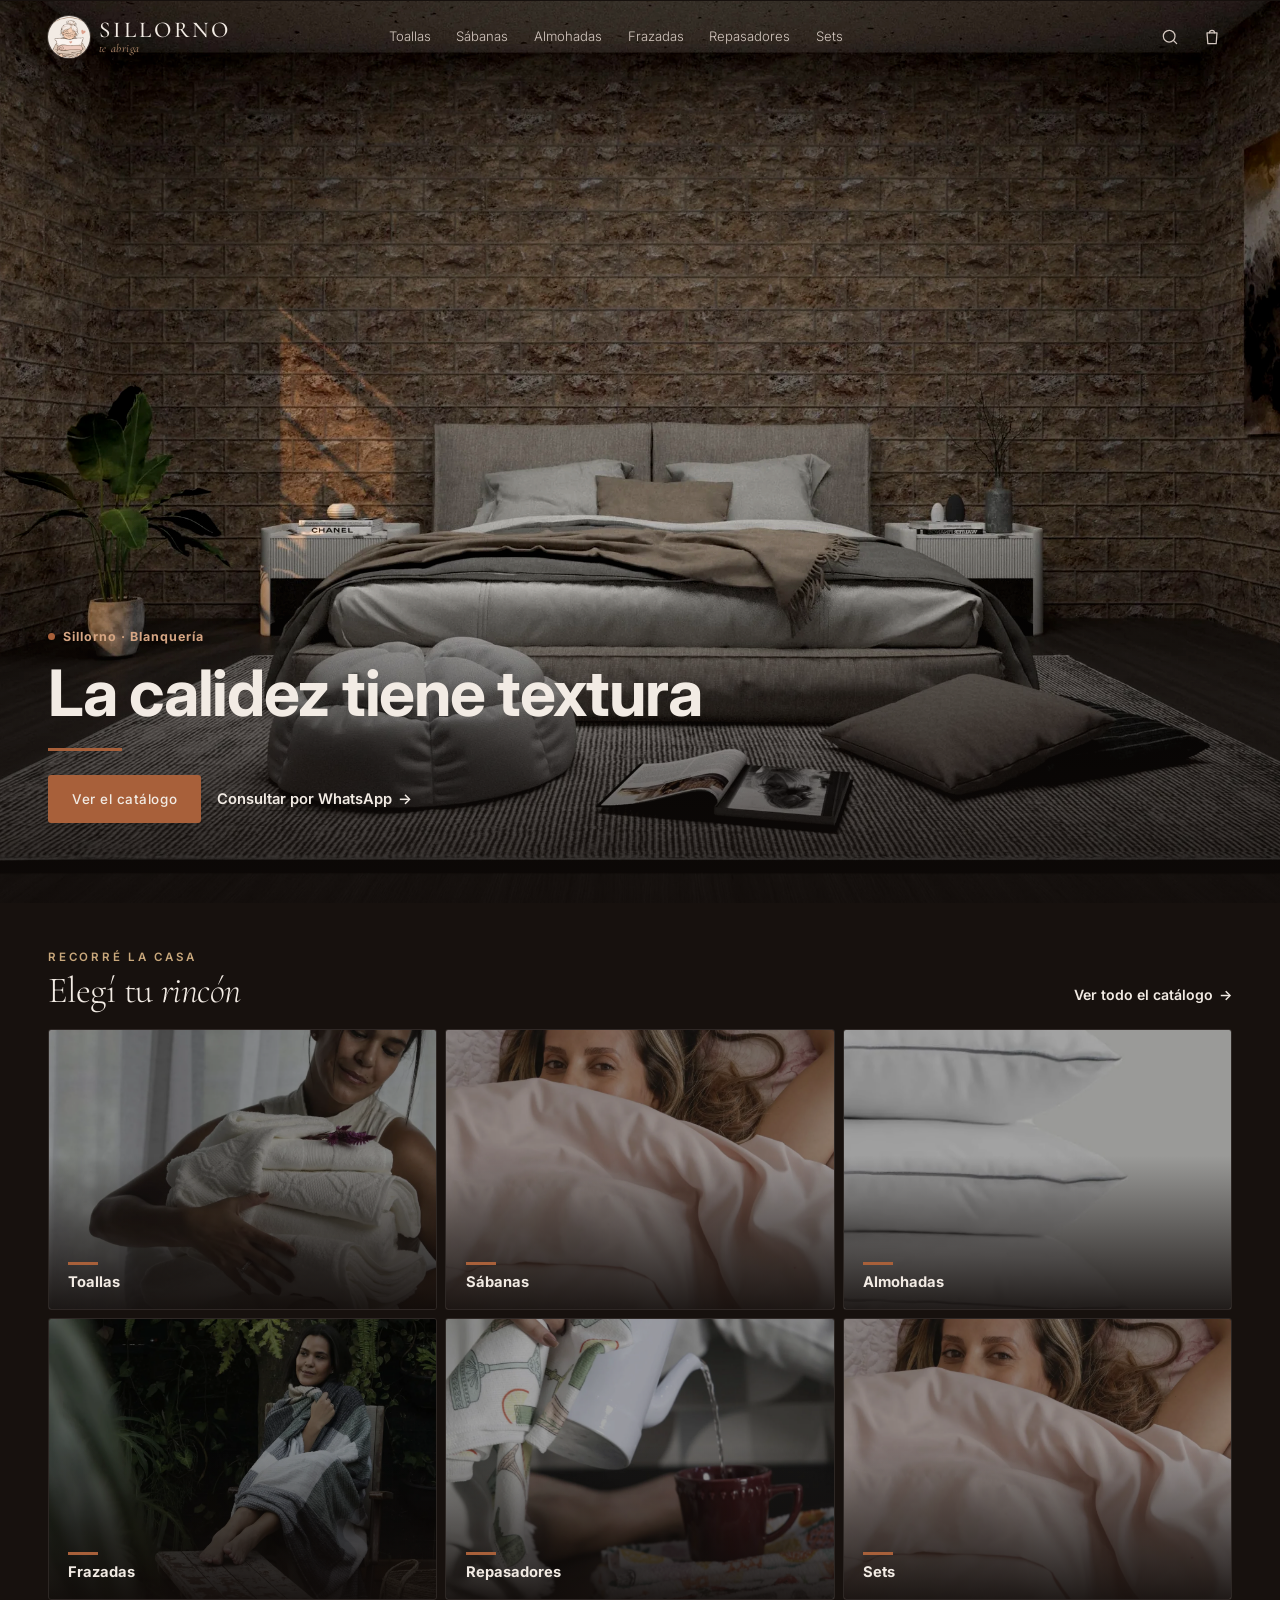
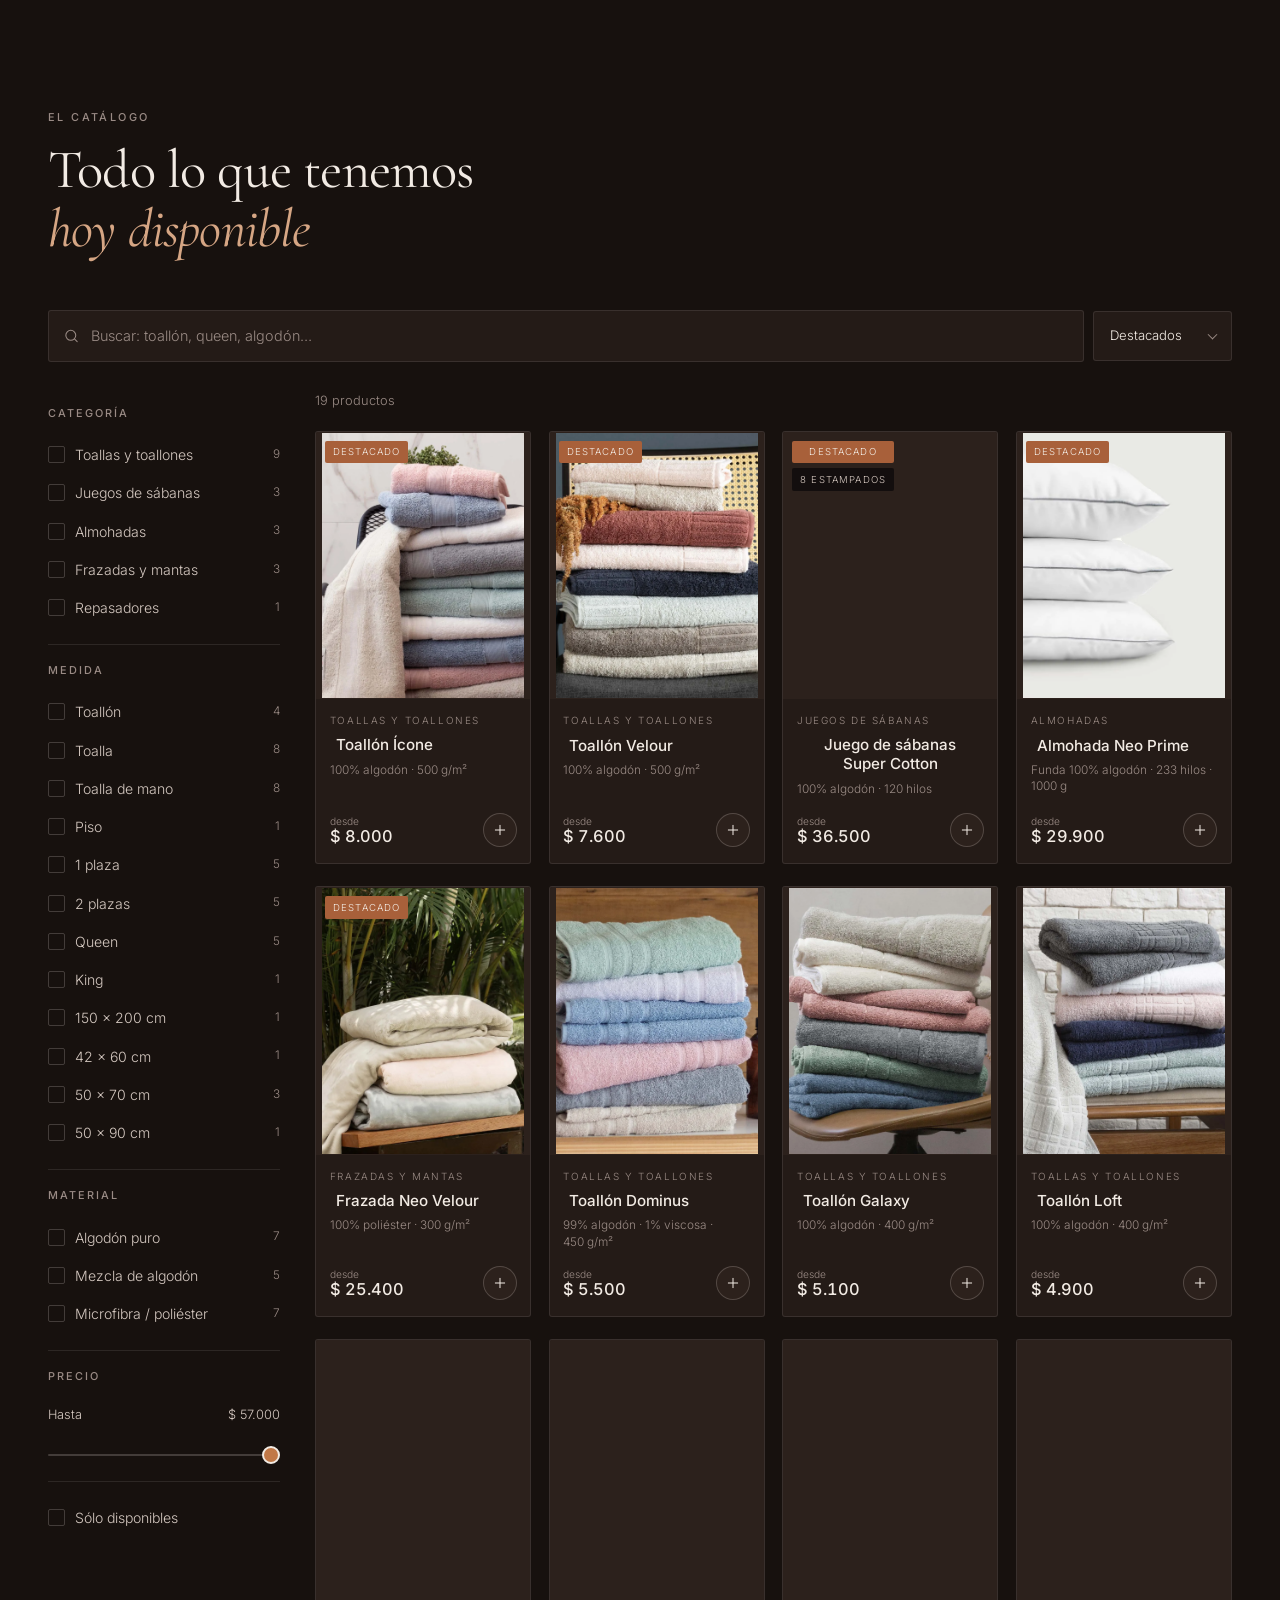
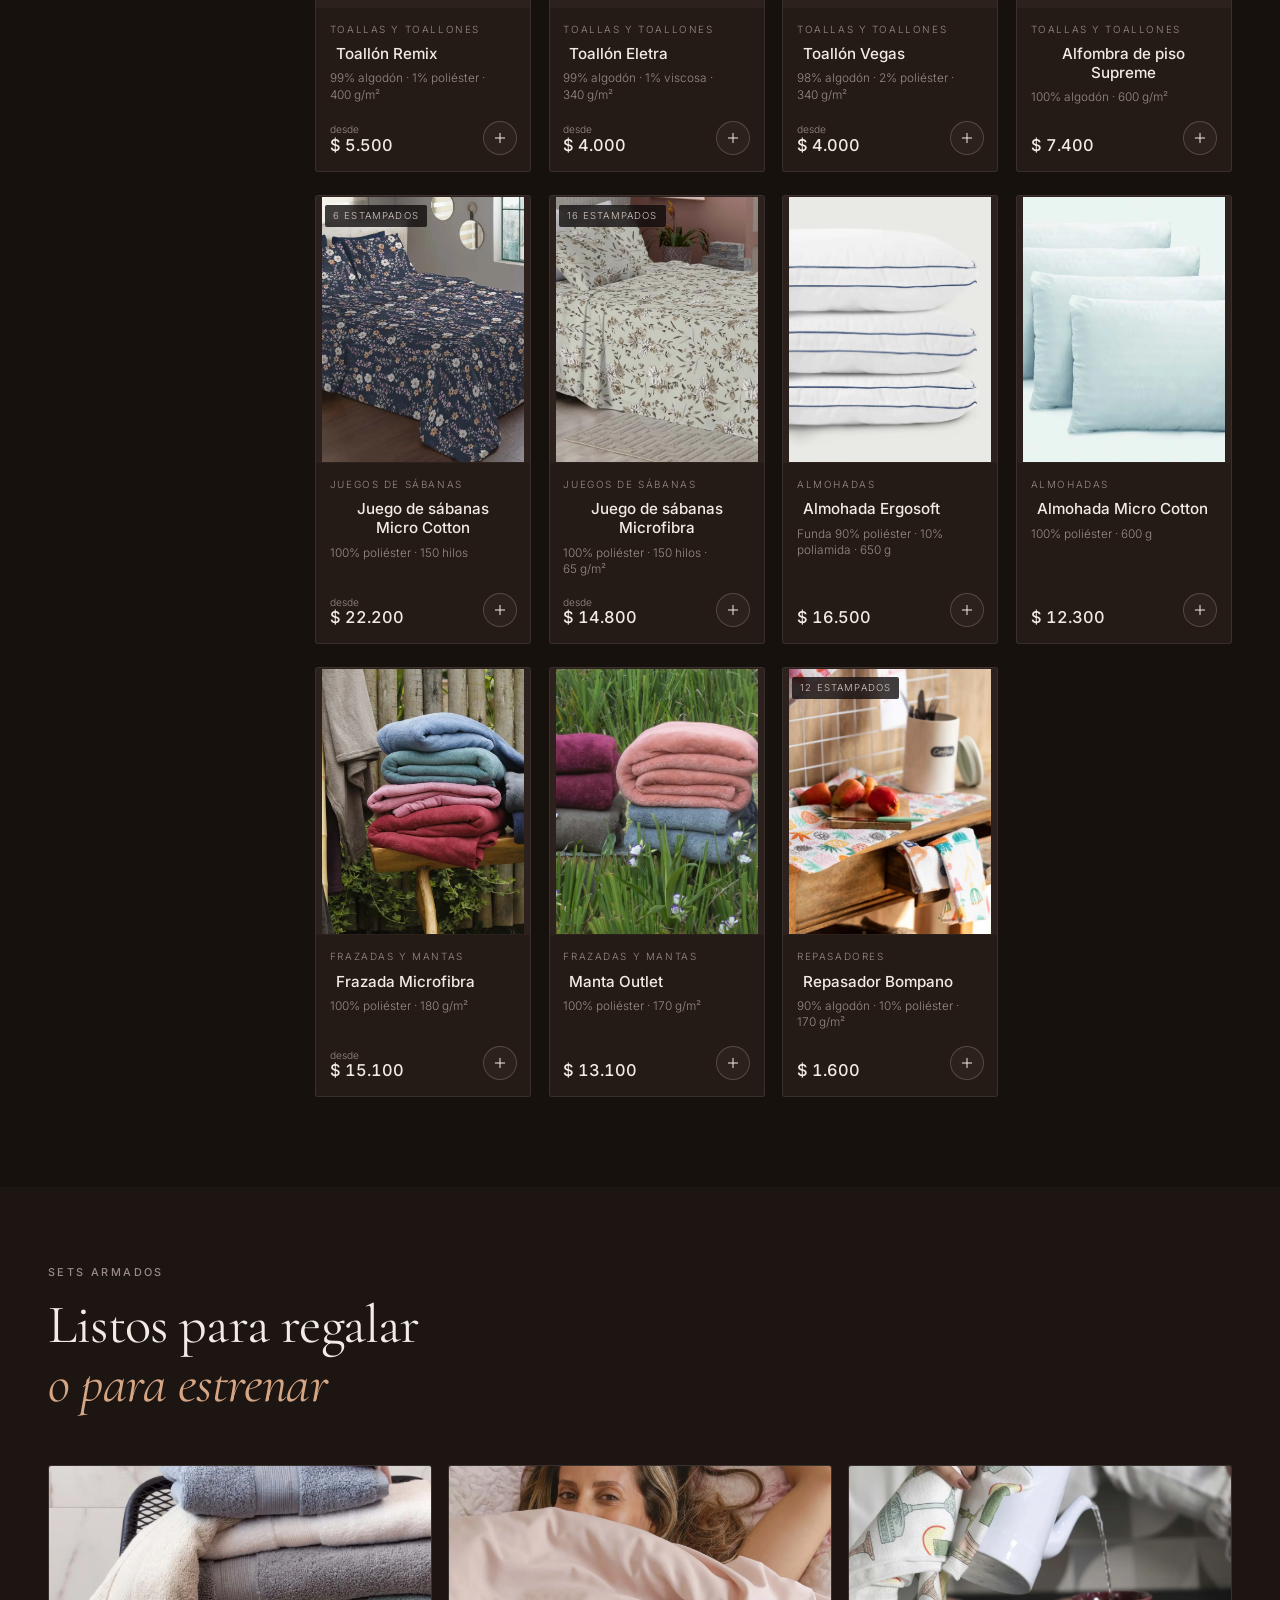
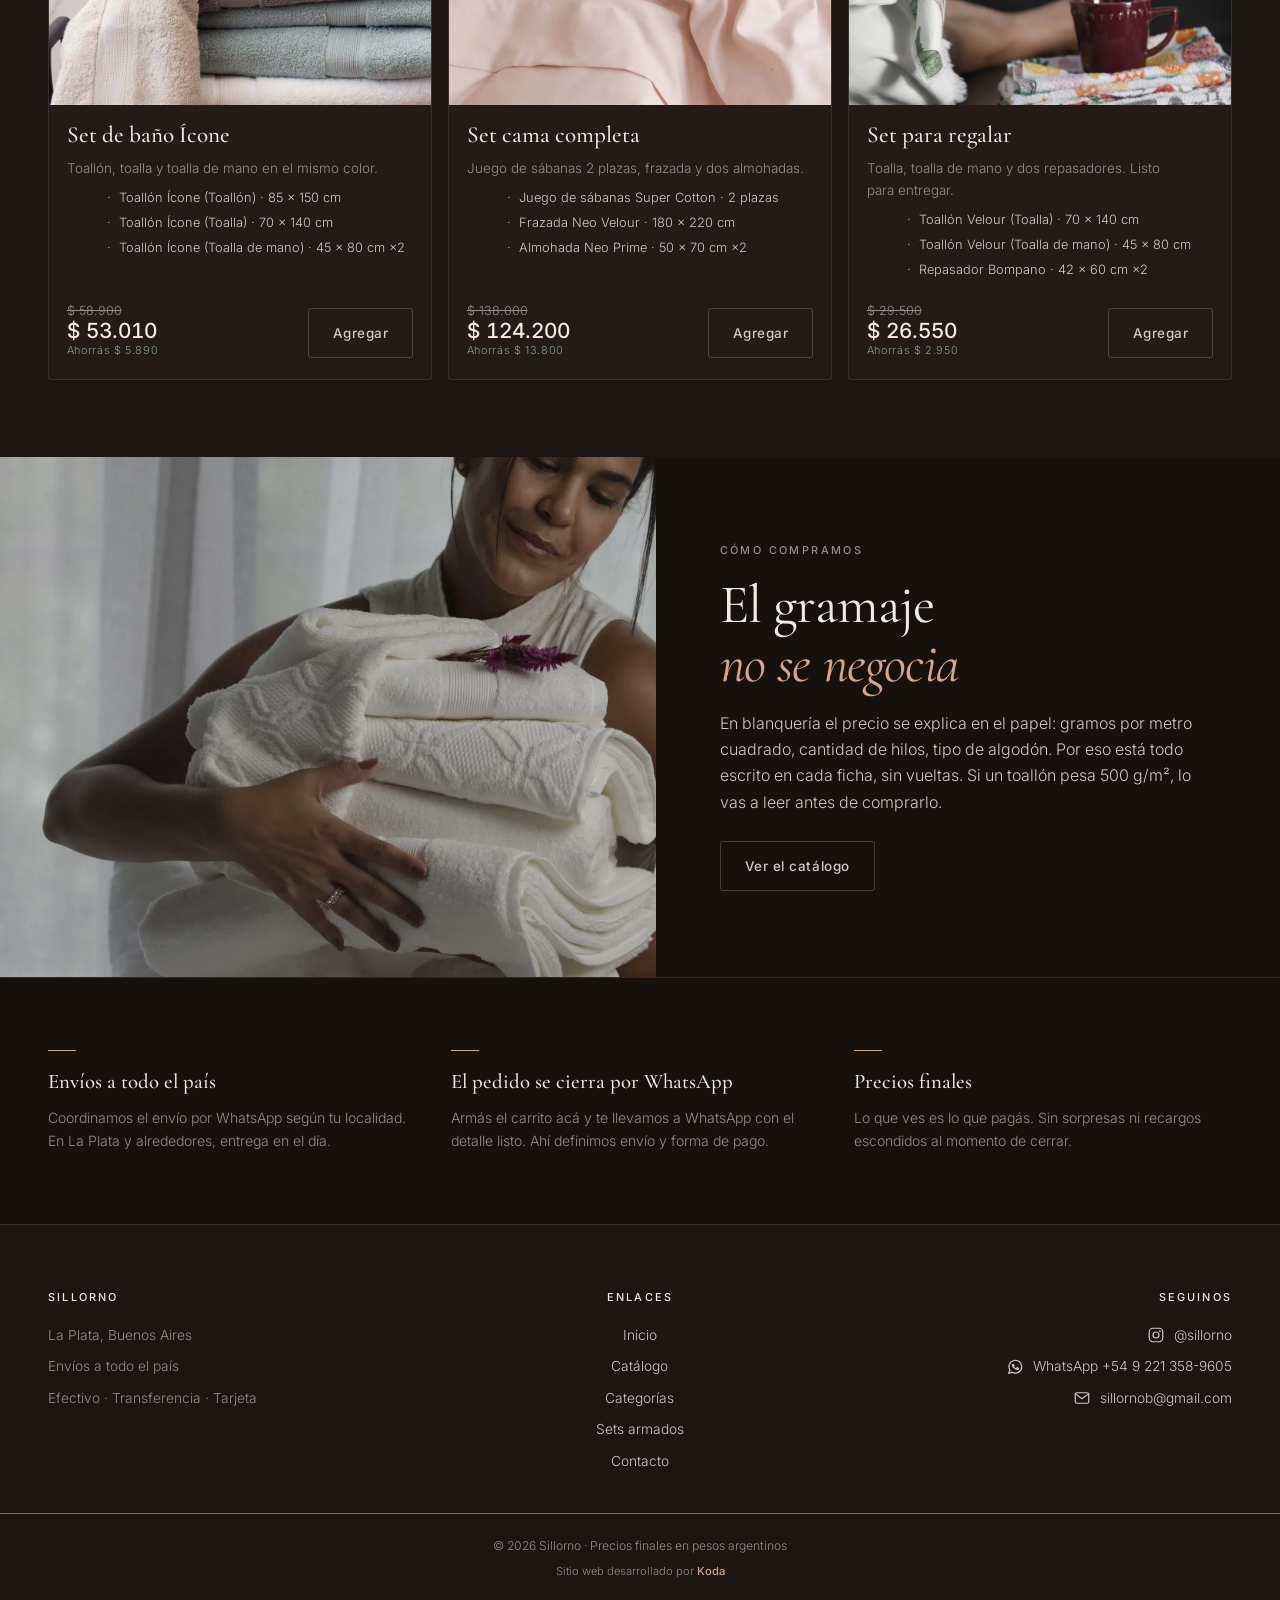
==== index.html @ 1c580665 "Ficha en celular: la barra de acciones tapaba las medidas Del video: la barra de "Agregar al pedido"" ====
<!DOCTYPE html>
<html lang="es-AR">
<head>
<meta charset="utf-8">
<meta name="viewport" content="width=device-width, initial-scale=1, viewport-fit=cover">
<title>Sillorno — Blanquería premium · Toallas, sábanas, almohadas y frazadas</title>
<meta name="description" content="Blanquería de calidad con envíos a todo el país. Toallas y toallones de algodón, juegos de sábanas, almohadas, frazadas y repasadores. Precios finales, pedido por WhatsApp.">
<meta name="theme-color" content="#0D0A0B">

<meta property="og:type" content="website">
<meta property="og:title" content="Sillorno — Blanquería premium">
<meta property="og:description" content="Toallas, sábanas, almohadas y frazadas. Envíos a todo el país, pedido por WhatsApp.">
<meta property="og:image" content="assets/img/hero-invierno.webp">
<meta property="og:locale" content="es_AR">

<link rel="icon" href="assets/favicon.svg" type="image/svg+xml">
<link rel="preconnect" href="https://fonts.googleapis.com">
<link rel="preconnect" href="https://fonts.gstatic.com" crossorigin>
<link rel="stylesheet" href="https://fonts.googleapis.com/css2?family=Cormorant+Garamond:ital,wght@0,300;0,400;0,500;0,600;1,300;1,400&family=Inter:wght@300;400;500;600;700;800&display=swap">
<link rel="preload" as="image" href="assets/img/hero-mobile.webp?v=2" media="(max-width: 719px)" fetchpriority="high">
<link rel="preload" as="image" href="assets/img/hero-desktop.webp?v=2" media="(min-width: 720px)" fetchpriority="high">
<link rel="stylesheet" href="styles.css?v=20260813a">
</head>
<body>

<a class="skip-link" href="#catalogo">Ir al catálogo</a>

<!-- ==========================================================  HEADER  -->
<header class="header" data-header>
  <div class="header-inner">
    <button class="icon-btn header-burger" type="button" data-open-nav
            aria-label="Abrir menú de categorías" aria-expanded="false">
      <svg viewBox="0 0 24 24" aria-hidden="true"><path d="M3 6h18M3 12h18M3 18h18"/></svg>
    </button>

    <a class="brand" href="#top" aria-label="Sillorno, inicio">
      <span class="brand-mark">
        <img src="assets/img/logo-mark.webp" alt="" width="512" height="512" decoding="async">
      </span>
      <span class="brand-txt">
        <span class="brand-word">Sillorno</span>
        <span class="brand-sub">te abriga</span>
      </span>
    </a>

    <nav class="header-nav" aria-label="Categorías">
      <a href="#catalogo" data-cat-link="toallas">Toallas</a>
      <a href="#catalogo" data-cat-link="sabanas">Sábanas</a>
      <a href="#catalogo" data-cat-link="almohadas">Almohadas</a>
      <a href="#catalogo" data-cat-link="frazadas">Frazadas</a>
      <a href="#catalogo" data-cat-link="repasadores">Repasadores</a>
      <a href="#combos">Sets</a>
    </nav>

    <div class="header-actions">
      <button class="icon-btn" type="button" data-focus-search aria-label="Buscar productos">
        <svg viewBox="0 0 24 24" aria-hidden="true"><circle cx="11" cy="11" r="7"/><path d="M20 20l-3.5-3.5"/></svg>
      </button>
      <button class="icon-btn cart-btn" type="button" data-open-cart aria-label="Ver mi pedido">
        <svg viewBox="0 0 24 24" aria-hidden="true"><path d="M6 7h12l-1 13H7L6 7z"/><path d="M9 7a3 3 0 0 1 6 0"/></svg>
        <span class="cart-badge" data-cart-count hidden>0</span>
      </button>
    </div>
  </div>
</header>

<!-- Menú de categorías en celular -->
<div class="navsheet" data-navsheet hidden>
  <nav aria-label="Categorías">
    <a href="#catalogo" data-cat-link="toallas">Toallas y toallones</a>
    <a href="#catalogo" data-cat-link="sabanas">Juegos de sábanas</a>
    <a href="#catalogo" data-cat-link="almohadas">Almohadas</a>
    <a href="#catalogo" data-cat-link="frazadas">Frazadas y mantas</a>
    <a href="#catalogo" data-cat-link="repasadores">Repasadores</a>
    <a href="#combos">Sets armados</a>
  </nav>
</div>

<main id="top">

  <!-- ==========================================================  HERO  -->
  <section class="hero">
    <div class="hero-media">
      <picture>
        <!-- Desktop: dormitorio de piedra con textiles grises (horizontal) -->
        <source media="(min-width: 720px)" srcset="assets/img/hero-desktop.webp?v=2">
        <!-- Celular: dormitorio de piedra con textiles grises (vertical) -->
        <img src="assets/img/hero-mobile.webp?v=2" alt="Dormitorio cálido vestido con blanquería de Sillorno" fetchpriority="high" decoding="async">
      </picture>
    </div>
    <div class="hero-veil" aria-hidden="true"></div>
    <div class="hero-inner">
      <p class="hero-kicker hero-el"><i class="hero-dot" aria-hidden="true"></i>Sillorno · Blanquería</p>
      <h1 class="hero-title hero-el">La calidez tiene textura</h1>
      <span class="hero-rule hero-el" aria-hidden="true"></span>
      <div class="hero-cta hero-el">
        <a class="btn btn-primary" href="#categorias">Ver el catálogo</a>
        <a class="hero-link" href="#" data-wa-general>Consultar por WhatsApp <span aria-hidden="true">→</span></a>
      </div>
    </div>
  </section>

  <!-- =====================================================  CATEGORÍAS  -->
  <section class="cats" id="categorias" aria-labelledby="cats-t">
    <div class="cats-head">
      <div class="cats-head-txt">
        <p class="overline">Recorré la casa</p>
        <h2 class="sec-title" id="cats-t">Elegí tu <em>rincón</em></h2>
      </div>
      <a class="cats-head-link" href="#catalogo" data-cat-all>Ver todo el catálogo <span aria-hidden="true">→</span></a>
    </div>
    <div class="cats-list" data-cats></div>
  </section>

  <!-- =======================================================  CATÁLOGO  -->
  <section class="catalogo" id="catalogo" aria-labelledby="cat-t">
    <div class="wrap">
      <header class="sec-head reveal">
        <p class="kicker">El catálogo</p>
        <h2 class="sec-title" id="cat-t">Todo lo que tenemos<br><em>hoy disponible</em></h2>
      </header>

      <!-- Barra de herramientas: buscar / ordenar / filtrar -->
      <div class="toolbar">
        <div class="search">
          <svg viewBox="0 0 24 24" aria-hidden="true"><circle cx="11" cy="11" r="7"/><path d="M20 20l-3.5-3.5"/></svg>
          <input type="search" id="q" data-search placeholder="Buscar: toallón, queen, algodón…"
                 autocomplete="off" aria-label="Buscar productos">
          <button type="button" class="search-clear" data-search-clear aria-label="Borrar búsqueda" hidden>&times;</button>
        </div>

        <button class="btn btn-line filters-btn" type="button" data-open-filters aria-expanded="false">
          <svg viewBox="0 0 24 24" aria-hidden="true"><path d="M3 6h18M6 12h12M10 18h4"/></svg>
          Filtros <span class="pill" data-filter-count hidden>0</span>
        </button>

        <label class="sortwrap">
          <span class="sr-only">Ordenar por</span>
          <select data-sort aria-label="Ordenar productos">
            <option value="destacados">Destacados</option>
            <option value="precio-asc">Menor precio</option>
            <option value="precio-desc">Mayor precio</option>
            <option value="nombre">Nombre A-Z</option>
          </select>
        </label>
      </div>

      <div class="catalogo-body">
        <!-- Filtros: barra lateral en desktop, hoja inferior en celular -->
        <aside class="filtros" data-filtros aria-label="Filtros">
          <div class="filtros-head">
            <h3>Filtros</h3>
            <button class="icon-btn" type="button" data-close-filters aria-label="Cerrar filtros">
              <svg viewBox="0 0 24 24" aria-hidden="true"><path d="M6 6l12 12M18 6L6 18"/></svg>
            </button>
          </div>
          <div class="filtros-body" data-filtros-body></div>
          <div class="filtros-foot">
            <button class="btn btn-line" type="button" data-clear-filters>Limpiar</button>
            <button class="btn btn-primary" type="button" data-apply-filters>Ver resultados</button>
          </div>
        </aside>

        <div class="resultados">
          <div class="resultados-head">
            <p class="count" data-count aria-live="polite"></p>
            <div class="chips" data-chips></div>
          </div>

          <div class="grid" data-grid></div>

          <div class="vacio" data-vacio hidden>
            <p class="vacio-title">No encontramos nada con esa búsqueda</p>
            <p>Probá con otra palabra o limpiá los filtros.</p>
            <button class="btn btn-line" type="button" data-clear-filters>Limpiar todo</button>
          </div>
        </div>
      </div>
    </div>
  </section>

  <!-- =========================================================  COMBOS  -->
  <section class="combos" id="combos" aria-labelledby="combos-t">
    <div class="wrap">
      <header class="sec-head reveal">
        <p class="kicker">Sets armados</p>
        <h2 class="sec-title" id="combos-t">Listos para regalar<br><em>o para estrenar</em></h2>
      </header>
      <div class="combos-row" data-combos></div>
    </div>
  </section>

  <!-- ===========================================  EDITORIAL / CONFIANZA -->
  <section class="editorial reveal">
    <div class="editorial-media">
      <img src="assets/img/lifestyle-bano.webp" alt="Toallones de algodón apilados" loading="lazy" decoding="async">
    </div>
    <div class="editorial-text">
      <p class="kicker">Cómo compramos</p>
      <h2 class="sec-title">El gramaje<br><em>no se negocia</em></h2>
      <p>
        En blanquería el precio se explica en el papel: gramos por metro
        cuadrado, cantidad de hilos, tipo de algodón. Por eso está todo escrito
        en cada ficha, sin vueltas. Si un toallón pesa 500 g/m², lo vas a leer
        antes de comprarlo.
      </p>
      <a class="btn btn-line" href="#catalogo">Ver el catálogo</a>
    </div>
  </section>

  <!-- ===========================================================  INFO  -->
  <section class="info" aria-labelledby="info-t">
    <div class="wrap">
      <h2 class="sr-only" id="info-t">Cómo comprar</h2>
      <div class="info-row" data-info></div>
    </div>
  </section>
</main>

<!-- ==========================================================  FOOTER  -->
<footer class="footer">
  <div class="wrap footer-inner">

    <div class="footer-col footer-col-marca">
      <h3>Sillorno</h3>
      <p>La Plata, Buenos Aires</p>
      <p>Envíos a todo el país</p>
      <p>Efectivo · Transferencia · Tarjeta</p>
    </div>

    <nav class="footer-col footer-col-medio" aria-label="Secciones del sitio">
      <h3>Enlaces</h3>
      <a href="#top">Inicio</a>
      <a href="#catalogo" data-cat-all>Catálogo</a>
      <a href="#categorias">Categorías</a>
      <a href="#combos">Sets armados</a>
      <a data-wa-general href="#">Contacto</a>
    </nav>

    <div class="footer-col footer-col-redes">
      <h3>Seguinos</h3>
      <a data-ig href="#" target="_blank" rel="noopener">
        <svg viewBox="0 0 24 24" aria-hidden="true">
          <rect x="3" y="3" width="18" height="18" rx="5"/>
          <circle cx="12" cy="12" r="4"/>
          <circle cx="17.2" cy="6.8" r="1.2" fill="currentColor" stroke="none"/>
        </svg>
        <span data-ig-visible>Instagram</span>
      </a>
      <a data-wa-general href="#">
        <svg viewBox="0 0 24 24" aria-hidden="true">
          <path d="M21 11.5a8.5 8.5 0 0 1-12.7 7.4L3.5 20.5l1.7-4.6A8.5 8.5 0 1 1 21 11.5z"/>
          <path d="M8.8 9.2c.3 2.6 2.4 4.7 5 5l1-1.4 1.9.8-.4 1.6c-2.9.5-6.8-2.6-7.9-6l1.6-.5.8 1.9-1 .6"/>
        </svg>
        <span>WhatsApp <span data-wa-visible></span></span>
      </a>
      <a data-mail href="#">
        <svg viewBox="0 0 24 24" aria-hidden="true">
          <rect x="3" y="5" width="18" height="14" rx="2"/>
          <path d="M3.5 6.5 12 13l8.5-6.5"/>
        </svg>
        <span data-mail-visible>Mail</span>
      </a>
    </div>

  </div>

  <div class="wrap footer-legal">
    <p>© <span data-year></span> Sillorno · Precios finales en pesos argentinos</p>
    <a class="footer-koda" href="https://kodagit.com" target="_blank" rel="noopener">
      Sitio web desarrollado por <span>Koda</span>
    </a>
  </div>
</footer>

<!-- ===============================================  FICHA DE PRODUCTO  -->
<dialog class="sheet" data-product-dialog aria-label="Detalle del producto">
  <div class="sheet-panel" data-product-panel></div>
</dialog>

<!-- =====================================================  CARRITO  -->
<dialog class="drawer" data-cart-dialog aria-label="Mi pedido">
  <div class="drawer-panel">
    <header class="drawer-head">
      <h2>Mi pedido</h2>
      <button class="icon-btn" type="button" data-close-cart aria-label="Cerrar el pedido">
        <svg viewBox="0 0 24 24" aria-hidden="true"><path d="M6 6l12 12M18 6L6 18"/></svg>
      </button>
    </header>
    <div class="drawer-body" data-cart-body></div>
    <footer class="drawer-foot" data-cart-foot hidden>
      <div class="drawer-total">
        <span>Total</span>
        <strong data-cart-total></strong>
      </div>
      <p class="drawer-note">El envío se coordina por WhatsApp según tu zona.</p>
      <button class="btn btn-primary btn-wa" type="button" data-checkout>
        <svg viewBox="0 0 24 24" aria-hidden="true" class="ico-wa"><path d="M12 2a10 10 0 0 0-8.6 15L2 22l5.2-1.4A10 10 0 1 0 12 2z"/></svg>
        Enviar pedido por WhatsApp
      </button>
    </footer>
  </div>
</dialog>

<div class="toast" data-toast role="status" aria-live="polite" hidden></div>

<noscript>
  <div class="noscript">
    Para ver el catálogo y armar tu pedido necesitás activar JavaScript.
    Si preferís, escribinos directo por WhatsApp al +54 9 221 358-9605.
  </div>
</noscript>

<script defer src="lib/anime.min.js"></script>
<script defer src="lib/manifest.js?v=20260809f"></script>
<script defer src="lib/supabase-config.js?v=20260809f"></script>
<script defer src="lib/data.js?v=20260809f"></script>
<script defer src="main.js?v=20260809k"></script>
</body>
</html>
---- styles.css ----
/* =============================================================================
   SILLORNO — hoja de estilos única
   1 Tokens · 2 Reset · 3 Utilidades · 4 Tipografía · 5 Componentes
   6 Header · 7 Hero · 8 Categorías · 9 Catálogo · 10 Ficha · 11 Carrito
   12 Combos · 13 Editorial e info · 14 Footer · 15 Animaciones · 16 Responsive
   ========================================================================== */

/* ============================================================  1. TOKENS  */
:root {
  /* Fondo: negro cálido con matiz vino. Nunca #000 puro. */
  --bg:        #17110E;
  --bg-2:      #1C1512;
  --bg-3:      #241B17;
  --bg-4:      #2C211C;

  /* Texto: crema, nunca blanco puro sobre oscuro */
  --cream:     #F2EBE4;
  --cream-2:   #D4C8C0;
  --cream-3:   #9A8B85;

  /* Acento: terracota, el mismo tono que la foto del hero */
  --wine-deep: #4A2A18;
  --wine:      #A8603A;
  --wine-lift: #C17847;
  --wine-soft: #D6A684;

  --gold:      #C9A87C;
  --ok:        #7FA37F;
  --warn:      #C9A15B;

  /* Alias del acento del hero — mismo color que --wine, se usan por separado
     porque nacieron en el mockup del hero antes de unificar la paleta. */
  --rust:      var(--wine);
  --rust-soft: var(--wine-soft);

  --line:      rgba(242, 235, 228, .10);
  --line-2:    rgba(242, 235, 228, .20);

  --serif: "Cormorant Garamond", Georgia, "Times New Roman", serif;
  --sans:  "Inter", -apple-system, BlinkMacSystemFont, "Segoe UI", Roboto, sans-serif;

  --ease-out:  cubic-bezier(0.16, 1, 0.3, 1);
  --ease-soft: cubic-bezier(0.25, 0.46, 0.45, 0.94);

  --wrap: 1320px;
  --pad: clamp(1.15rem, 4vw, 3rem);
  --header-h: 62px;
  --radius: 3px;

  /* Le avisa al navegador que el sitio es oscuro: así las barras de scroll,
     los desplegables nativos y los diálogos usan sus colores oscuros. */
  color-scheme: dark;
}

/* =============================================================  2. RESET  */
*, *::before, *::after { box-sizing: border-box; margin: 0; }

html {
  overflow-x: clip;
  scroll-behavior: smooth;
  -webkit-text-size-adjust: 100%;
}
@media (prefers-reduced-motion: reduce) { html { scroll-behavior: auto; } }

body {
  background: var(--bg);
  color: var(--cream);
  font-family: var(--sans);
  font-size: 16px;
  font-weight: 300;
  line-height: 1.65;
  overflow-x: clip;
  -webkit-font-smoothing: antialiased;
  text-rendering: optimizeLegibility;
}

img, svg, video { display: block; max-width: 100%; }
img { height: auto; }

/* El atributo hidden tiene que ganarle a cualquier display que pongamos abajo */
[hidden] { display: none !important; }
button { font: inherit; color: inherit; cursor: pointer; border: 0; background: none; }
a { color: inherit; text-decoration: none; }
input, select, textarea { font: inherit; color: inherit; }
p { text-wrap: pretty; }

svg { fill: none; stroke: currentColor; stroke-width: 1.5; stroke-linecap: round; stroke-linejoin: round; }

::selection { background: var(--wine); color: var(--cream); }

:focus-visible {
  outline: 2px solid var(--wine-soft);
  outline-offset: 3px;
  border-radius: 2px;
}

/* =========================================================  3. UTILIDADES */
.wrap { width: 100%; max-width: var(--wrap); margin-inline: auto; padding-inline: var(--pad); }

.sr-only {
  position: absolute; width: 1px; height: 1px; padding: 0;
  margin: -1px; overflow: hidden; clip: rect(0 0 0 0); white-space: nowrap; border: 0;
}

.skip-link {
  position: fixed; top: -100px; left: 1rem; z-index: 999;
  padding: .7rem 1.1rem; background: var(--cream); color: var(--bg);
  font-weight: 500; border-radius: var(--radius);
}
.skip-link:focus { top: 1rem; }

.noscript {
  padding: 1.5rem; margin: 1rem; text-align: center;
  border: 1px solid var(--line-2); background: var(--bg-3);
}

/* ========================================================  4. TIPOGRAFÍA  */
.kicker {
  font-size: .68rem; font-weight: 500; letter-spacing: .22em;
  text-transform: uppercase; color: var(--cream-3);
}

.sec-head { margin-bottom: clamp(2rem, 4vw, 3.2rem); }
.sec-head .kicker { margin-bottom: .9rem; }

.sec-title {
  font-family: var(--serif);
  font-weight: 400;
  font-size: clamp(2rem, 4.6vw, 3.4rem);
  line-height: 1.08;
  letter-spacing: -0.015em;
  text-wrap: balance;
}
.sec-title em { font-style: italic; color: var(--wine-soft); }

/* ======================================================  5. COMPONENTES  */
.btn {
  display: inline-flex; align-items: center; justify-content: center; gap: .55rem;
  padding: .82rem 1.5rem;
  font-size: .84rem; font-weight: 500; letter-spacing: .04em;
  border-radius: var(--radius);
  transition: background .35s var(--ease-out), color .35s var(--ease-out),
              border-color .35s var(--ease-out), transform .35s var(--ease-out);
  text-align: center;
}
.btn:active { transform: scale(.985); }

.btn-primary { background: var(--wine); color: var(--cream); }
.btn-primary:hover { background: var(--wine-lift); }

.btn-ghost { border: 1px solid var(--line-2); color: var(--cream); backdrop-filter: blur(6px); }
.btn-ghost:hover { background: rgba(242, 235, 228, .09); border-color: var(--cream-3); }

.btn-line { border: 1px solid var(--line-2); color: var(--cream-2); }
.btn-line:hover { border-color: var(--cream-3); color: var(--cream); background: var(--bg-4); }

.btn:disabled { opacity: .4; cursor: not-allowed; }
.btn:disabled:active { transform: none; }

.btn-wa { width: 100%; padding-block: 1rem; }
.ico-wa { width: 18px; height: 18px; }

.icon-btn {
  display: inline-grid; place-items: center;
  width: 40px; height: 40px; border-radius: 50%;
  color: var(--cream-2);
  transition: background .3s var(--ease-out), color .3s var(--ease-out);
}
.icon-btn:hover { background: var(--bg-4); color: var(--cream); }
.icon-btn svg { width: 20px; height: 20px; }

.pill {
  display: inline-grid; place-items: center; min-width: 18px; height: 18px;
  padding-inline: 5px; border-radius: 999px;
  background: var(--wine); color: var(--cream);
  font-size: .65rem; font-weight: 600;
}

.tag {
  display: inline-block; padding: .2rem .55rem;
  font-size: .64rem; letter-spacing: .1em; text-transform: uppercase;
  border: 1px solid var(--line-2); color: var(--cream-3); border-radius: 2px;
}

/* Puntos de color de cada producto */
.dots { display: flex; gap: 5px; flex-wrap: wrap; }
.dots i {
  width: 13px; height: 13px; border-radius: 50%;
  border: 1px solid rgba(242, 235, 228, .3);
  display: block;
}

/* Swatches de color clickeables (cambian la foto de la ficha) */
.swatches { display: flex; gap: .6rem; flex-wrap: wrap; }
.swatch {
  position: relative; width: 30px; height: 30px; border-radius: 50%;
  background: var(--sw, #888);
  border: 1px solid rgba(242, 235, 228, .35);
  cursor: pointer; padding: 0;
  transition: transform .25s var(--ease-out), box-shadow .25s var(--ease-out);
}
.swatch:hover { transform: scale(1.08); }
/* Un color que tiene foto propia muestra un puntito para invitar a tocarlo */
.swatch.has-foto::after {
  content: ""; position: absolute; inset: auto 2px 2px auto;
  width: 7px; height: 7px; border-radius: 50%;
  background: var(--cream); box-shadow: 0 0 0 1.5px var(--bg-2);
}
.swatch.is-active {
  box-shadow: 0 0 0 2px var(--bg-2), 0 0 0 4px var(--wine-soft);
}
.swatch.is-active::after { background: var(--wine-soft); }

/* Indicador de stock */
.stock { display: inline-flex; align-items: center; gap: .4rem; font-size: .74rem; color: var(--cream-3); }
.stock::before { content: ""; width: 6px; height: 6px; border-radius: 50%; background: var(--ok); }
.stock.is-agotado::before { background: var(--cream-3); }

/* Últimas unidades: se destaca como etiqueta para meter urgencia de compra */
.stock.is-ultimas {
  padding: .22rem .55rem;
  border-radius: 2px;
  background: var(--wine);
  color: var(--cream);
  font-weight: 600;
  letter-spacing: .03em;
  text-transform: uppercase;
  font-size: .66rem;
}
.stock.is-ultimas::before { display: none; }

/* ============================================================  6. HEADER */
.header {
  position: sticky; top: 0; z-index: 100;
  isolation: isolate;   /* fuerza su propio contexto de apilado: nada de
                           atrás (como la lista de filtros al scrollear)
                           puede terminar pintado por encima del header */
  background: transparent;
  backdrop-filter: none;
  -webkit-backdrop-filter: none;
  border-bottom: 1px solid transparent;
  transition: background .4s var(--ease-out), border-color .4s var(--ease-out),
              backdrop-filter .4s var(--ease-out);
}
.header.is-stuck {
  /* Sólido, sin transparencia: con alpha (aunque sea .96) más blur, en
     algunos navegadores el contenido que scrollea atrás (los filtros del
     catálogo) puede alcanzar a verse un instante durante el scroll rápido. */
  background: rgb(13, 10, 11);
  backdrop-filter: blur(16px) saturate(140%);
  -webkit-backdrop-filter: blur(16px) saturate(140%);
  border-bottom-color: var(--line);
}
/* En celular el header NUNCA es transparente, ni siquiera sobre el hero
   (a diferencia de desktop, donde sí se pidió ese efecto). */
@media (max-width: 719px) {
  .header {
    background: rgb(13, 10, 11);
    backdrop-filter: blur(16px) saturate(140%);
    -webkit-backdrop-filter: blur(16px) saturate(140%);
    border-bottom-color: var(--line);
  }
}

.header-inner {
  max-width: var(--wrap); margin-inline: auto;
  padding-inline: var(--pad);
  min-height: var(--header-h);
  display: flex; align-items: center; gap: .5rem;
}

.brand { display: flex; align-items: center; gap: .55rem; line-height: 1; margin-right: auto; }
/* Chip claro para que la ilustración de la abuela (pensada para fondo claro) lea */
.brand-mark {
  flex: 0 0 auto; width: 42px; height: 42px; border-radius: 50%;
  background: var(--cream); display: grid; place-items: center; overflow: hidden;
  box-shadow: 0 0 0 1px var(--line-2);
}
.brand-mark img { width: 100%; height: 100%; object-fit: cover; }
.brand-txt { display: flex; flex-direction: column; }
.brand-word {
  font-family: var(--serif); font-size: 1.42rem; font-weight: 500;
  letter-spacing: .13em; text-transform: uppercase;
}
.brand-sub {
  font-family: var(--serif); font-style: italic;
  font-size: .72rem; letter-spacing: .05em; text-transform: none;
  color: var(--wine-soft); margin-top: 1px;
}

.header-nav { display: none; gap: 1.6rem; margin-inline: auto; }
.header-nav a {
  position: relative; font-size: .82rem; color: var(--cream-2);
  padding-block: .4rem; transition: color .3s var(--ease-out);
}
.header-nav a::after {
  content: ""; position: absolute; left: 0; bottom: 0;
  width: 100%; height: 1px; background: var(--wine-soft);
  transform: scaleX(0); transform-origin: right;
  transition: transform .4s var(--ease-out);
}
.header-nav a:hover { color: var(--cream); }
.header-nav a:hover::after { transform: scaleX(1); transform-origin: left; }

.header-actions { display: flex; align-items: center; gap: .15rem; }
.header-burger { margin-left: -8px; }

.cart-btn { position: relative; }
.cart-badge {
  position: absolute; top: 2px; right: 1px;
  min-width: 17px; height: 17px; padding-inline: 4px;
  display: grid; place-items: center; border-radius: 999px;
  background: var(--wine); color: var(--cream);
  font-size: .62rem; font-weight: 600; line-height: 1;
}

/* Menú desplegable de categorías (celular) */
.navsheet {
  position: fixed; inset: var(--header-h) 0 auto 0; z-index: 99;
  background: var(--bg-2); border-bottom: 1px solid var(--line);
  transform: translateY(-8px); opacity: 0; pointer-events: none;
  transition: opacity .3s var(--ease-out), transform .3s var(--ease-out);
}
.navsheet.is-open { transform: none; opacity: 1; pointer-events: auto; }
.navsheet nav { display: flex; flex-direction: column; padding: .5rem var(--pad) 1.2rem; }
.navsheet a {
  padding: .85rem 0; border-bottom: 1px solid var(--line);
  font-size: .95rem; color: var(--cream-2);
}
.navsheet a:last-child { border-bottom: 0; }

/* ==============================================================  7. HERO */
.hero {
  position: relative;
  /* El header es transparente arriba de todo: para que se vea la foto (y no
     el fondo negro de la página) detrás suyo, el hero sube y ocupa también
     el espacio que reserva el header en el flujo normal. */
  margin-top: calc(-1 * var(--header-h));
  /* En celular, 100svh a secas: que cubra la pantalla entera siempre, sin
     importar si el navegador muestra u oculta la barra de direcciones. */
  min-height: 100svh;
  display: flex; align-items: flex-end;
  padding: 0 0 clamp(2.5rem, 7vw, 5rem);
  overflow: hidden;
}
/* A partir de acá (tablet/desktop) el hero vuelve a dejar el pequeño aire
   de siempre debajo, como en el diseño original. */
@media (min-width: 720px) {
  .hero { min-height: calc(88svh + var(--header-h)); }
}
.hero-media { position: absolute; inset: 0; }
.hero-media img {
  width: 100%; height: 100%; object-fit: cover; object-position: 50% 24%;
  filter: brightness(1.14) saturate(.94) contrast(1.04);
}
/* A partir de acá entra la foto de desktop (ver el <source> en el HTML) */
@media (min-width: 720px) {
  .hero-media img { object-position: 44% 28%; }
}

.hero-veil {
  position: absolute; inset: 0;
  background: linear-gradient(180deg, transparent 0%, transparent 56%, rgba(16, 11, 9, .82) 100%);
}
/* En celular el texto queda más abajo y sobre una zona más clara de la
   foto: el velo tiene que ser más fuerte para que siga leyéndose bien. */
@media (max-width: 719px) {
  .hero-veil {
    background:
      linear-gradient(180deg, rgba(10, 7, 6, .25) 0%, transparent 22%, transparent 42%, rgba(10, 7, 6, .95) 100%),
      linear-gradient(90deg, rgba(10, 7, 6, .45) 0%, transparent 55%);
  }
}

.hero-inner {
  position: relative;
  width: 100%; max-width: var(--wrap); margin-inline: auto;
  padding-inline: var(--pad);
}
.hero-kicker {
  display: inline-flex; align-items: center; gap: .5rem;
  font-family: var(--sans); font-size: .78rem; font-weight: 700;
  letter-spacing: .08em; color: var(--rust-soft);
}
.hero-dot { width: 7px; height: 7px; border-radius: 50%; background: var(--rust); flex: none; }
.hero-title {
  font-family: var(--sans); font-weight: 700;
  font-size: clamp(2.2rem, 6.4vw, 4rem);
  line-height: 1.06; letter-spacing: -0.02em;
  margin: .7rem 0 0; max-width: 16ch;
}
.hero-rule {
  display: block; width: 74px; height: 3px; margin: 1.3rem 0 1.5rem;
  background: var(--rust);
}
.hero-sub {
  max-width: 44ch; color: var(--cream-2);
  font-size: clamp(.95rem, 1.5vw, 1.08rem);
}
/* En celular los dos botones van apilados; en desktop, botón + link en fila */
.hero-cta { display: grid; gap: 1rem; max-width: 300px; align-items: center; }
@media (min-width: 540px) {
  .hero-cta { display: flex; flex-wrap: wrap; max-width: none; }
}
.hero-link {
  font-family: var(--sans); font-size: .92rem; font-weight: 600; color: var(--cream);
  display: inline-flex; align-items: center; gap: .4rem;
  transition: color .3s var(--ease-out);
}
.hero-link:hover { color: var(--rust-soft); }
.hero-link span { transition: transform .3s var(--ease-out); }
.hero-link:hover span { transform: translateX(3px); }

/* ========================================================  8. CATEGORÍAS */
.cats {
  position: relative; z-index: 2;
  padding-block: clamp(1.8rem, 5vw, 2.8rem);
  scroll-margin-top: var(--header-h);
}
/* Encabezado "Recorré la casa / Elegí tu rincón" */
.cats-head {
  padding-inline: var(--pad); max-width: var(--wrap); margin-inline: auto;
  margin-bottom: 1.1rem;
}
.cats-head .overline {
  font-family: var(--sans); font-size: .72rem; font-weight: 600;
  letter-spacing: .24em; text-transform: uppercase; color: var(--gold);
  margin-bottom: .35rem;
}
.cats-head .sec-title {
  font-family: var(--serif); font-size: clamp(1.7rem, 6vw, 2.3rem);
  font-weight: 300; line-height: 1.05; color: var(--cream);
}
.cats-head .sec-title em { font-style: italic; color: var(--cream); }
.cats-head-link { display: none; }

/* Categorías como banners horizontales apilados (foto + título + subtítulo) */
.cats-list {
  display: flex; flex-direction: column; gap: .8rem;
  padding-inline: var(--pad); max-width: var(--wrap); margin-inline: auto;
}
.cat-banner {
  position: relative; display: block; width: 100%;
  height: clamp(110px, 30vw, 150px);
  border-radius: var(--radius); overflow: hidden;
  border: 1px solid var(--line);
  transition: border-color .4s var(--ease-out);
}
.cat-banner img {
  position: absolute; inset: 0; width: 100%; height: 100%;
  object-fit: cover; filter: saturate(.85) brightness(.66);
  transition: transform .8s var(--ease-out), filter .5s var(--ease-out);
}
.cat-banner::after {
  content: ""; position: absolute; inset: 0;
  background: linear-gradient(90deg, rgba(13,10,11,.9) 0%, rgba(13,10,11,.55) 42%, rgba(13,10,11,.1) 100%);
}
.cat-banner-txt {
  position: absolute; z-index: 2; left: clamp(1rem, 5vw, 1.5rem);
  top: 50%; transform: translateY(-50%); text-align: left;
}
.cat-banner-name {
  display: block; font-family: var(--serif);
  font-size: clamp(1.5rem, 6vw, 1.9rem); font-weight: 500;
  color: var(--cream); line-height: 1.05;
}
/* Subtítulo de categoría desactivado: en el banner mobile se pidió mostrar
   solo el nombre. Queda el dato en el manifest por si se quiere reactivar. */
.cat-banner-sub { display: none; }
.cat-banner:hover { border-color: var(--line-2); }
.cat-banner:hover img { transform: scale(1.05); filter: saturate(1) brightness(.72); }
.cat-banner.is-active { border-color: var(--gold); }
.cat-banner.is-active img { filter: saturate(1) brightness(.78); }

/* DESKTOP (≥720px): seis tarjetas parejas (5 categorías + Sets) en una
   grilla de 3x2, todas del mismo tamaño. "Ver todo" deja de ser un tile y
   pasa a ser un link junto al título. */
@media (min-width: 720px) {
  .cats-head {
    display: flex; align-items: flex-end; justify-content: space-between; gap: 1rem;
  }
  .cats-head-link {
    display: inline-flex; align-items: center; gap: .4rem;
    font-family: var(--sans); font-size: .88rem; font-weight: 600; color: var(--cream);
    white-space: nowrap; padding-bottom: .3rem;
    transition: color .3s var(--ease-out);
  }
  .cats-head-link span { transition: transform .3s var(--ease-out); }
  .cats-head-link:hover { color: var(--rust-soft); }
  .cats-head-link:hover span { transform: translateX(3px); }

  .cats-list {
    display: grid;
    grid-template-columns: repeat(3, 1fr);
    grid-template-rows: repeat(2, clamp(220px, 22vw, 300px));
    gap: .5rem;
  }
  .cat-banner { height: auto; }
  .cat-banner::after { background: linear-gradient(180deg, transparent 45%, rgba(16, 11, 9, .88) 100%); }
  .cat-banner-txt { left: 0; right: 0; top: auto; bottom: 0; transform: none; padding: 1.1rem 1.2rem; }
  .cat-banner-txt::before {
    content: ""; display: block; width: 30px; height: 3px; margin-bottom: .55rem;
    background: var(--rust);
  }
  .cat-banner-name {
    font-family: var(--sans); font-size: .92rem; font-weight: 700; line-height: 1.2;
  }
  .cat-banner-sub { display: none; }
  .cat-banner.is-active { border-color: var(--wine-soft); }

  /* El tile "Ver todo" se reemplaza por el link de arriba */
  .cat-all { display: none; }
}

/* ==========================================================  9. CATÁLOGO */
.catalogo { padding-block: clamp(2rem, 5vw, 4rem) clamp(3rem, 7vw, 6rem); scroll-margin-top: var(--header-h); }

.toolbar {
  display: grid; grid-template-columns: 1fr auto; gap: .6rem;
  align-items: center; margin-bottom: 1.6rem;
}

.search { position: relative; grid-column: 1 / -1; }
.search svg {
  position: absolute; left: .95rem; top: 50%; transform: translateY(-50%);
  width: 17px; height: 17px; color: var(--cream-3); pointer-events: none;
}
.search input {
  width: 100%; padding: .82rem 2.6rem;
  background: var(--bg-3); border: 1px solid var(--line);
  border-radius: var(--radius); font-size: .9rem; font-weight: 300;
  transition: border-color .3s var(--ease-out), background .3s var(--ease-out);
}
.search input::placeholder { color: var(--cream-3); }
.search input:focus { outline: none; border-color: var(--wine-soft); background: var(--bg-4); }
.search input::-webkit-search-cancel-button { display: none; }
.search-clear {
  position: absolute; right: .5rem; top: 50%; transform: translateY(-50%);
  width: 30px; height: 30px; border-radius: 50%; font-size: 1.3rem; line-height: 1;
  color: var(--cream-3);
}
.search-clear:hover { color: var(--cream); background: var(--bg-4); }

.filters-btn { padding-block: .8rem; }
.filters-btn svg { width: 16px; height: 16px; }

.sortwrap { position: relative; }
.sortwrap select {
  appearance: none; -webkit-appearance: none;
  padding: .82rem 2.3rem .82rem 1rem;
  background: var(--bg-3); border: 1px solid var(--line);
  border-radius: var(--radius); font-size: .82rem; cursor: pointer;
  width: 100%;
}
.sortwrap::after {
  content: ""; position: absolute; right: 1rem; top: 50%;
  width: 7px; height: 7px; border-right: 1.5px solid var(--cream-3);
  border-bottom: 1.5px solid var(--cream-3);
  transform: translateY(-70%) rotate(45deg); pointer-events: none;
}
.sortwrap select:focus { outline: none; border-color: var(--wine-soft); }
.sortwrap option { background: var(--bg-3); color: var(--cream); }

.catalogo-body { display: block; }

/* --- Filtros --- */
.filtros {
  position: fixed; inset: auto 0 0 0; z-index: 130;
  max-height: 86svh; display: flex; flex-direction: column;
  background: var(--bg-2); border-top: 1px solid var(--line-2);
  border-radius: 14px 14px 0 0;
  transform: translateY(101%);
  transition: transform .42s var(--ease-out);
  visibility: hidden;
}
.filtros.is-open { transform: none; visibility: visible; }

.filtros-head {
  display: flex; align-items: center; justify-content: space-between;
  padding: 1rem var(--pad) .7rem; border-bottom: 1px solid var(--line);
}
.filtros-head h3 { font-family: var(--serif); font-size: 1.4rem; font-weight: 500; }
.filtros-body { flex: 1; overflow-y: auto; padding: .5rem var(--pad) 1rem; }
.filtros-foot {
  display: flex; gap: .6rem; padding: .9rem var(--pad);
  padding-bottom: max(.9rem, env(safe-area-inset-bottom));
  border-top: 1px solid var(--line); background: var(--bg-2);
}
.filtros-foot .btn { flex: 1; }

.fgroup { padding-block: 1.1rem; border-bottom: 1px solid var(--line); }
.fgroup:last-child { border-bottom: 0; }
.fgroup h4 {
  font-size: .68rem; font-weight: 500; letter-spacing: .18em;
  text-transform: uppercase; color: var(--cream-3); margin-bottom: .85rem;
}
.fopts { display: flex; flex-direction: column; gap: .1rem; }

.fopt {
  display: flex; align-items: center; gap: .65rem;
  padding: .42rem 0; cursor: pointer; font-size: .88rem; color: var(--cream-2);
  transition: color .25s var(--ease-out);
}
.fopt:hover { color: var(--cream); }
.fopt input { position: absolute; opacity: 0; width: 0; height: 0; }
.fopt .box {
  flex: 0 0 auto; width: 17px; height: 17px; border-radius: 2px;
  border: 1px solid var(--line-2); display: grid; place-items: center;
  transition: background .25s var(--ease-out), border-color .25s var(--ease-out);
}
.fopt .box::after {
  content: ""; width: 9px; height: 5px;
  border-left: 1.7px solid var(--cream); border-bottom: 1.7px solid var(--cream);
  transform: rotate(-45deg) scale(0); transform-origin: center;
  transition: transform .25s var(--ease-out); margin-top: -2px;
}
.fopt input:checked + .box { background: var(--wine); border-color: var(--wine); }
.fopt input:checked + .box::after { transform: rotate(-45deg) scale(1); }
.fopt input:focus-visible + .box { outline: 2px solid var(--wine-soft); outline-offset: 2px; }
.fopt .n { margin-left: auto; font-size: .74rem; color: var(--cream-3); }

/* Rango de precio */
.frange { padding-top: .3rem; }
.frange-val {
  display: flex; justify-content: space-between;
  font-size: .8rem; color: var(--cream-2); margin-bottom: .7rem;
}
.frange input[type="range"] {
  width: 100%; appearance: none; -webkit-appearance: none;
  height: 2px; background: var(--line-2); border-radius: 2px; cursor: pointer;
}
.frange input[type="range"]::-webkit-slider-thumb {
  -webkit-appearance: none; width: 18px; height: 18px; border-radius: 50%;
  background: var(--wine-lift); border: 2px solid var(--cream); cursor: pointer;
}
.frange input[type="range"]::-moz-range-thumb {
  width: 16px; height: 16px; border-radius: 50%;
  background: var(--wine-lift); border: 2px solid var(--cream); cursor: pointer;
}

/* --- Resultados --- */
.resultados-head {
  display: flex; flex-wrap: wrap; align-items: center; gap: .6rem;
  margin-bottom: 1.1rem; min-height: 26px;
}
.count { font-size: .8rem; color: var(--cream-3); }
.chips { display: flex; flex-wrap: wrap; gap: .4rem; }
.chip {
  display: inline-flex; align-items: center; gap: .4rem;
  padding: .3rem .6rem; border-radius: 999px;
  background: var(--bg-4); border: 1px solid var(--line);
  font-size: .74rem; color: var(--cream-2);
  transition: border-color .25s var(--ease-out);
}
.chip:hover { border-color: var(--cream-3); }
.chip span { font-size: 1rem; line-height: .6; }

.grid {
  display: grid;
  grid-template-columns: repeat(2, minmax(0, 1fr));
  gap: clamp(.7rem, 2vw, 1.4rem) clamp(.7rem, 1.6vw, 1.1rem);
}

.card {
  position: relative; display: flex; flex-direction: column;
  background: var(--bg-3); border: 1px solid var(--line);
  border-radius: var(--radius); overflow: hidden;
  text-align: left; width: 100%;
  transition: border-color .4s var(--ease-out), transform .4s var(--ease-out),
              box-shadow .4s var(--ease-out);
}
.card::after {
  content: ""; position: absolute; inset: 0; pointer-events: none;
  box-shadow: inset 0 -70px 60px -60px rgba(168, 96, 58, 0);
  transition: box-shadow .5s var(--ease-out);
}
.card:hover { border-color: var(--line-2); transform: translateY(-4px); box-shadow: 0 18px 40px -22px rgba(0, 0, 0, .9); }
.card:hover::after { box-shadow: inset 0 -70px 60px -60px rgba(168, 96, 58, .55); }

.card-media { position: relative; aspect-ratio: 4 / 5; overflow: hidden; background: var(--bg-4); }
.card-media img {
  width: 100%; height: 100%; object-fit: cover;
  transition: transform .8s var(--ease-out), filter .5s var(--ease-out);
}
.card:hover .card-media img { transform: scale(1.06); filter: saturate(1.08); }

.card-flags { position: absolute; top: .55rem; left: .55rem; display: flex; flex-direction: column; gap: .3rem; }
.flag {
  padding: .22rem .5rem; font-size: .6rem; letter-spacing: .12em;
  text-transform: uppercase; border-radius: 2px;
  background: rgba(13, 10, 11, .78); color: var(--cream-2);
  backdrop-filter: blur(4px);
}
.flag.is-wine { background: var(--wine); color: var(--cream); }

.card-body { padding: .8rem .85rem 1rem; display: flex; flex-direction: column; flex: 1; gap: .38rem; }
.card-cat { font-size: .62rem; letter-spacing: .16em; text-transform: uppercase; color: var(--cream-3); }
.card-name { font-size: .95rem; font-weight: 500; line-height: 1.25; }
.card-spec { font-size: .74rem; color: var(--cream-3); line-height: 1.4; }
.card-foot { margin-top: auto; padding-top: .6rem; display: flex; align-items: flex-end; justify-content: space-between; gap: .5rem; }
.card-price { display: flex; flex-direction: column; line-height: 1.2; }
.card-price small { font-size: .64rem; color: var(--cream-3); }
.card-price strong { font-size: 1.02rem; font-weight: 500; font-variant-numeric: tabular-nums; }

.card-add {
  flex: 0 0 auto; width: 34px; height: 34px; border-radius: 50%;
  display: grid; place-items: center;
  background: var(--bg-4); border: 1px solid var(--line-2); color: var(--cream);
  transition: background .3s var(--ease-out), border-color .3s var(--ease-out), transform .3s var(--ease-out);
}
.card-add svg { width: 16px; height: 16px; }
.card-add:hover { background: var(--wine); border-color: var(--wine); transform: scale(1.08); }

.card.is-hidden { display: none; }

.vacio { padding: 3.5rem 1rem; text-align: center; color: var(--cream-3); }
.vacio-title { font-family: var(--serif); font-size: 1.5rem; color: var(--cream); margin-bottom: .4rem; }
.vacio .btn { margin-top: 1.2rem; }

/* ==========================================  10. FICHA DE PRODUCTO (dialog) */
.sheet, .drawer {
  padding: 0; border: 0; background: transparent;
  /* Sin esto el navegador pinta el texto del diálogo en negro:
     los <dialog> no heredan el color del body. */
  color: var(--cream);
  max-width: 100%; max-height: 100%;
  width: 100%; height: 100%;
  opacity: 0; transition: opacity .3s var(--ease-out);
  overflow: hidden;
}
.sheet[open], .drawer[open] { display: flex; }
.sheet.is-open, .drawer.is-open { opacity: 1; }
.sheet::backdrop, .drawer::backdrop { background: rgba(6, 4, 5, .72); backdrop-filter: blur(3px); }

.sheet { align-items: flex-end; justify-content: center; }
.sheet-panel {
  /* En celular va con alto fijo: con sólo max-height el panel terminaba donde
     terminaba el contenido y por debajo se veía el catálogo a través del
     fondo semitransparente. */
  width: 100%; height: 92svh; max-height: 92svh; overflow-y: auto;
  background: var(--bg-2); border-top: 1px solid var(--line-2);
  border-radius: 14px 14px 0 0;
  transform: translateY(28px);
  transition: transform .42s var(--ease-out);
  overscroll-behavior: contain;
}
.sheet.is-open .sheet-panel { transform: none; }

.pd-close { position: absolute; top: .6rem; right: .6rem; z-index: 3; background: rgba(13, 10, 11, .6); }
.pd { position: relative; }
.pd-media {
  position: relative; width: 100%; aspect-ratio: 4 / 5; max-height: 46dvh;
  background: var(--bg-4); touch-action: pan-y;
}
.pd-media img { width: 100%; height: 100%; object-fit: cover; transition: opacity .28s var(--ease-out); }

/* Frazadas y mantas: las tres fotos ya son 4/5 exacto. El problema era el
   marco, que en pantallas bajas se achica con max-height y deja de ser 4/5
   — ahí cualquier recorte queda mal. Sólo para estos productos, el marco
   respeta su proporción real en vez de la altura disponible. */
.pd[data-pd-id="frazada-velour"] .pd-media,
.pd[data-pd-id="frazada-microfibra"] .pd-media,
.pd[data-pd-id="manta-outlet"] .pd-media {
  aspect-ratio: 4 / 5;
  max-height: none;
  height: auto;
}

/* Overlay sobre el borde inferior de la foto: el selector de color. Va
   encima y no dentro del flujo, así queda a la vista sin scrollear y no le
   come alto a la foto ni al resto de la ficha. */
.pd-overlay {
  position: absolute;
  left: 0; right: 0; bottom: 0;
  display: flex; flex-direction: column; gap: .65rem;
  padding: 3rem .9rem .85rem;
  background: linear-gradient(to top, rgba(6, 4, 5, .82), transparent);
}
.pd-overlay:empty { display: none; }

/* Flechitas de la galería general (más de una foto para el producto) */
.pd-arrow {
  position: absolute; top: 50%; transform: translateY(-50%);
  width: 34px; height: 34px; border-radius: 50%; padding: 0;
  display: grid; place-items: center;
  background: rgba(13, 10, 11, .55); color: var(--cream);
  transition: background .2s var(--ease-out);
}
.pd-arrow svg { width: 18px; height: 18px; }
.pd-arrow:hover { background: rgba(13, 10, 11, .75); }
.pd-arrow-prev { left: .6rem; }
.pd-arrow-next { right: .6rem; }

.pd-count {
  position: absolute; top: .6rem; left: .6rem;
  padding: .28rem .6rem; border-radius: 999px;
  background: rgba(13, 10, 11, .6); color: var(--cream);
  font-size: .7rem; font-variant-numeric: tabular-nums;
}

.pd-colors h4 {
  font-size: .64rem; font-weight: 500; letter-spacing: .14em;
  text-transform: uppercase; color: var(--cream-2); margin-bottom: .5rem;
}
.pd-colors .swatch { width: 36px; height: 36px; }

.pd-body { padding: 1.2rem var(--pad) 1.6rem; display: flex; flex-direction: column; gap: 1rem; }
.pd-cat { font-size: .64rem; letter-spacing: .18em; text-transform: uppercase; color: var(--cream-3); }
.pd-name { font-family: var(--serif); font-size: clamp(1.7rem, 5vw, 2.4rem); font-weight: 500; line-height: 1.1; }
.pd-desc { color: var(--cream-2); font-size: .92rem; }

.pd-price { display: flex; align-items: baseline; gap: .6rem; }
.pd-price strong { font-size: 1.75rem; font-weight: 500; font-variant-numeric: tabular-nums; }
.pd-price small { font-size: .78rem; color: var(--cream-3); }

.pd-block h4 {
  font-size: .68rem; font-weight: 500; letter-spacing: .18em;
  text-transform: uppercase; color: var(--cream-3); margin-bottom: .6rem;
}

.opts { display: flex; flex-wrap: wrap; gap: .45rem; }
.opt {
  padding: .6rem .85rem; border: 1px solid var(--line-2); border-radius: var(--radius);
  font-size: .82rem; color: var(--cream-2); text-align: left; line-height: 1.3;
  transition: border-color .3s var(--ease-out), background .3s var(--ease-out), color .3s var(--ease-out);
}
.opt small { display: block; font-size: .68rem; color: var(--cream-3); margin-top: 2px; }
.opt:hover:not(:disabled) { border-color: var(--cream-3); color: var(--cream); }
.opt.is-active { border-color: var(--wine-soft); background: rgba(168, 96, 58, .22); color: var(--cream); }
.opt:disabled { opacity: .35; cursor: not-allowed; text-decoration: line-through; }

/* Galería de estampados. En celu se desliza horizontal (una fila, con
   snap); en desktop es una grilla fija — ahí sobra lugar y no hace falta
   scrollear. */
.pattern-scroll { position: relative; }
.pattern-grid {
  display: flex; gap: .5rem; overflow-x: auto;
  scroll-snap-type: x proximity; scrollbar-width: none;
  padding-right: 2.4rem;
}
.pattern-grid::-webkit-scrollbar { display: none; }
.pattern {
  position: relative; flex: 0 0 84px; aspect-ratio: 4 / 3; border-radius: 2px; overflow: hidden;
  border: 1px solid var(--line); scroll-snap-align: start;
  transition: border-color .3s var(--ease-out);
}
.pattern img { width: 100%; height: 100%; object-fit: cover; }
.pattern span {
  position: absolute; inset: auto 0 0 0; padding: .25rem .3rem;
  font-size: .58rem; text-align: center;
  background: linear-gradient(180deg, transparent, rgba(13, 10, 11, .9));
}
.pattern.is-active { border-color: var(--wine-soft); }
.pattern.is-active::after {
  content: ""; position: absolute; inset: 0; border: 2px solid var(--wine-soft);
}

/* Flechita que avisa "hay más estampados": se esconde sola al llegar al
   final de la fila (ver watchPatternHint en main.js). */
.pattern-hint {
  position: absolute; top: 0; right: 0; bottom: 0; width: 46px;
  display: flex; align-items: center; justify-content: flex-end;
  padding-right: .2rem;
  background: linear-gradient(90deg, transparent, var(--bg-2) 60%);
  pointer-events: none;
  transition: opacity .25s var(--ease-out);
}
.pattern-hint svg {
  width: 16px; height: 16px; color: var(--cream-2);
  fill: none; stroke: currentColor; stroke-width: 2; stroke-linecap: round; stroke-linejoin: round;
}

.specs { display: flex; flex-wrap: wrap; gap: .4rem; }

.pd-actions {
  position: sticky; bottom: 0; z-index: 2;
  padding-block: .8rem .9rem;
  padding-bottom: max(.9rem, env(safe-area-inset-bottom));
  /* Antes era un degradado que arrancaba transparente: los botones de medida
     se veían a través y parecía que la barra los cortaba al medio. Ahora es
     opaca, con una sombra que difumina el corte contra lo que scrollea. */
  background: var(--bg-2);
  border-top: 1px solid var(--line);
  box-shadow: 0 -16px 22px -12px var(--bg-2);
}
.pd-actions-row { display: flex; gap: .6rem; align-items: stretch; }
.qty { display: flex; align-items: center; border: 1px solid var(--line-2); border-radius: var(--radius); }
.qty button { width: 40px; height: 100%; display: grid; place-items: center; color: var(--cream-2); font-size: 1.1rem; }
.qty button:hover { color: var(--cream); background: var(--bg-4); }
.qty output { display: inline-block; min-width: 30px; text-align: center; font-size: .95rem; font-variant-numeric: tabular-nums; }
.pd-actions-row .btn-primary { flex: 1; }

/* =====================================================  11. CARRITO  */
.drawer { align-items: stretch; justify-content: flex-end; }
.drawer-panel {
  width: 100%; height: 100%; display: flex; flex-direction: column;
  background: var(--bg-2); border-left: 1px solid var(--line);
  transform: translateX(24px);
  transition: transform .42s var(--ease-out);
}
.drawer.is-open .drawer-panel { transform: none; }

.drawer-head {
  display: flex; align-items: center; justify-content: space-between;
  padding: 1rem var(--pad); border-bottom: 1px solid var(--line);
}
.drawer-head h2 { font-family: var(--serif); font-size: 1.5rem; font-weight: 500; }
.drawer-body { flex: 1; overflow-y: auto; padding: .6rem var(--pad) 1rem; overscroll-behavior: contain; }
.drawer-foot {
  padding: 1rem var(--pad);
  padding-bottom: max(1rem, env(safe-area-inset-bottom));
  border-top: 1px solid var(--line); background: var(--bg-2);
}
.drawer-total { display: flex; justify-content: space-between; align-items: baseline; margin-bottom: .3rem; }
.drawer-total span { font-size: .8rem; letter-spacing: .1em; text-transform: uppercase; color: var(--cream-3); }
.drawer-total strong { font-size: 1.5rem; font-weight: 500; font-variant-numeric: tabular-nums; }
.drawer-note { font-size: .74rem; color: var(--cream-3); margin-bottom: .9rem; }

.citem { display: grid; grid-template-columns: 66px 1fr; gap: .8rem; padding: .9rem 0; border-bottom: 1px solid var(--line); }
.citem:last-child { border-bottom: 0; }
.citem-media { aspect-ratio: 4 / 5; border-radius: 2px; overflow: hidden; background: var(--bg-4); }
.citem-media img { width: 100%; height: 100%; object-fit: cover; }
.citem-name { font-size: .88rem; font-weight: 500; line-height: 1.3; }
.citem-var { font-size: .74rem; color: var(--cream-3); margin-top: 2px; }
.citem-foot { display: flex; align-items: center; justify-content: space-between; gap: .5rem; margin-top: .55rem; }
.citem-price { font-size: .92rem; font-variant-numeric: tabular-nums; }
.citem .qty button { width: 30px; height: 30px; font-size: 1rem; }
.citem .qty output { min-width: 24px; font-size: .85rem; }
.citem-del { font-size: .72rem; color: var(--cream-3); text-decoration: underline; text-underline-offset: 3px; }
.citem-del:hover { color: var(--wine-soft); }

.cart-empty { padding: 3.5rem 1rem; text-align: center; color: var(--cream-3); }
.cart-empty p:first-child { font-family: var(--serif); font-size: 1.4rem; color: var(--cream); margin-bottom: .4rem; }

/* ===========================================================  12. COMBOS */
.combos { padding-block: clamp(2.5rem, 6vw, 5rem); background: var(--bg-2); scroll-margin-top: var(--header-h); }
.combos-row { display: grid; gap: 1rem; grid-template-columns: 1fr; }

.combo {
  display: flex; flex-direction: column;
  background: var(--bg-3); border: 1px solid var(--line);
  border-radius: var(--radius); overflow: hidden;
  transition: border-color .4s var(--ease-out), transform .4s var(--ease-out);
}
.combo:hover { border-color: var(--line-2); transform: translateY(-3px); }
.combo-media { aspect-ratio: 16 / 10; overflow: hidden; }
.combo-media img { width: 100%; height: 100%; object-fit: cover; transition: transform .8s var(--ease-out); }
.combo:hover .combo-media img { transform: scale(1.05); }
.combo-body { padding: 1.1rem 1.1rem 1.3rem; display: flex; flex-direction: column; gap: .5rem; flex: 1; }
.combo-name { font-family: var(--serif); font-size: 1.45rem; font-weight: 500; line-height: 1.15; }
.combo-desc { font-size: .84rem; color: var(--cream-3); }
.combo-list { display: flex; flex-direction: column; gap: .25rem; font-size: .8rem; color: var(--cream-2); }
.combo-list li { display: flex; align-items: center; flex-wrap: wrap; gap: .5rem; }
.combo-list li::before { content: "·"; color: var(--wine-soft); }
.combo-swatches { display: inline-flex; gap: .3rem; flex-wrap: wrap; }
.combo-swatches .swatch { width: 16px; height: 16px; }
.combo-swatches .swatch.is-active { box-shadow: 0 0 0 1.5px var(--bg-2), 0 0 0 3px var(--wine-soft); }
.combo-foot { margin-top: auto; padding-top: .9rem; display: flex; align-items: flex-end; justify-content: space-between; gap: .8rem; }
.combo-price { display: flex; flex-direction: column; line-height: 1.25; }
.combo-price s { font-size: .78rem; color: var(--cream-3); }
.combo-price strong { font-size: 1.3rem; font-weight: 500; font-variant-numeric: tabular-nums; }
.combo-save { font-size: .68rem; color: var(--ok); letter-spacing: .06em; }

/* ==================================================  13. EDITORIAL + INFO */
.editorial {
  display: grid; grid-template-columns: 1fr; gap: 0;
  align-items: center;
}
.editorial-media { aspect-ratio: 16 / 10; overflow: hidden; }
.editorial-media img { width: 100%; height: 100%; object-fit: cover; filter: saturate(.9) brightness(.88); }
.editorial-text {
  padding: clamp(2rem, 6vw, 4.5rem) var(--pad);
  display: flex; flex-direction: column; gap: 1rem; align-items: flex-start;
}
.editorial-text p:not(.kicker) { color: var(--cream-2); max-width: 52ch; }
.editorial-text .btn { margin-top: .6rem; }
/* "El gramaje no se negocia": el dueño la pidió sacar sólo en celular. */
@media (max-width: 719px) { .editorial { display: none; } }

.info { padding-block: clamp(2.5rem, 6vw, 4.5rem); border-top: 1px solid var(--line); }
.info-row { display: grid; gap: 1.8rem; grid-template-columns: 1fr; }
.info-item h3 { font-family: var(--serif); font-size: 1.3rem; font-weight: 500; margin-bottom: .4rem; }
.info-item p { font-size: .88rem; color: var(--cream-3); }
.info-item::before {
  content: ""; display: block; width: 28px; height: 1px;
  background: var(--wine-soft); margin-bottom: .9rem;
}

/* ===========================================================  14. FOOTER */
.footer { border-top: 1px solid var(--line); background: var(--bg-2); padding-top: clamp(2.5rem, 5vw, 4rem); }

/* Tres columnas: marca y datos, enlaces, redes. En celular se apilan.
   En desktop la del medio se centra y la de redes se alinea a la derecha,
   así el pie queda balanceado de punta a punta. */
.footer-inner {
  display: grid; gap: 2.4rem; grid-template-columns: 1fr;
  padding-bottom: 2.5rem;
}

.footer-col { display: flex; flex-direction: column; gap: .55rem; align-items: flex-start; }
.footer-col h3 {
  font-size: .68rem; font-weight: 500; letter-spacing: .2em;
  text-transform: uppercase; color: var(--cream); margin-bottom: .5rem;
}
.footer-col p { font-size: .86rem; color: var(--cream-3); }
.footer-col a {
  font-size: .86rem; color: var(--cream-2);
  transition: color .3s var(--ease-out);
  display: inline-flex; align-items: center; gap: .55rem;
}
.footer-col a:hover { color: var(--wine-soft); }

/* Los íconos de las redes */
.footer-col-redes svg {
  width: 18px; height: 18px; flex: none;
  fill: none; stroke: currentColor; stroke-width: 1.6;
  stroke-linecap: round; stroke-linejoin: round;
}

/* Barra final: línea de acento, copyright y la firma del estudio */
.footer-legal {
  padding-block: 1.4rem;
  border-top: 1px solid var(--wine);
  display: flex; flex-direction: column; align-items: center; gap: .35rem;
  text-align: center;
}
.footer-legal p { font-size: .76rem; color: var(--cream-3); }
.footer-koda {
  font-size: .7rem; color: var(--cream-3);
  transition: color .3s var(--ease-out);
}
.footer-koda span { color: var(--wine-soft); font-weight: 500; }
.footer-koda:hover { color: var(--cream-2); }

@media (min-width: 720px) {
  /* minmax(0,...) y no 1fr a secas: si no, la columna con el texto más largo
     se estira y las tres quedan desparejas. */
  .footer-inner { grid-template-columns: repeat(3, minmax(0, 1fr)); gap: 3rem; }
  .footer-col-medio { align-items: center; }
  .footer-col-redes { align-items: flex-end; }
}

/* ======================================================  15. ANIMACIONES */
.reveal { opacity: 0; transform: translateY(26px); }
.reveal.is-in { opacity: 1; transform: none; transition: opacity .8s var(--ease-out), transform .8s var(--ease-out); }
/* Red de seguridad: si un elemento combina reveal con texto partido, que se vea igual */
.reveal[data-split] { opacity: 1; transform: none; }

.hero-el { opacity: 0; transform: translateY(20px); }
.is-ready .hero-el { animation: heroIn .9s var(--ease-out) forwards; }
.is-ready .hero-el:nth-child(1) { animation-delay: .10s; }
.is-ready .hero-el:nth-child(2) { animation-delay: .18s; }
.is-ready .hero-el:nth-child(3) { animation-delay: .28s; }
.is-ready .hero-el:nth-child(4) { animation-delay: .38s; }
.is-ready .hero-el:nth-child(5) { animation-delay: .48s; }
@keyframes heroIn { to { opacity: 1; transform: none; } }

.toast {
  position: fixed; left: 50%; bottom: 1.5rem; z-index: 200;
  transform: translate(-50%, 20px); opacity: 0;
  padding: .8rem 1.2rem; border-radius: var(--radius);
  background: var(--cream); color: var(--bg);
  font-size: .84rem; font-weight: 500;
  box-shadow: 0 18px 40px -18px rgba(0, 0, 0, .8);
  transition: opacity .3s var(--ease-out), transform .3s var(--ease-out);
  pointer-events: none; max-width: calc(100vw - 2rem); text-align: center;
}
.toast.is-in { opacity: 1; transform: translate(-50%, 0); }

body.is-locked { overflow: hidden; }

/* Sólo se frenan los efectos intrusivos, no las microinteracciones */
@media (prefers-reduced-motion: reduce) {
  .hero-meta .dot { animation: none; }
}

/* ======================================================  16. RESPONSIVE  */
@media (min-width: 540px) {
  .grid { grid-template-columns: repeat(2, minmax(0, 1fr)); }
  .info-row { grid-template-columns: repeat(3, 1fr); gap: 1.6rem; }
  .toolbar { grid-template-columns: 1fr auto auto; }
  .search { grid-column: 1; }
}

@media (min-width: 720px) {
  :root { --header-h: 74px; }
  .grid { grid-template-columns: repeat(3, minmax(0, 1fr)); }
  .combos-row { grid-template-columns: repeat(3, 1fr); }
  /* El footer define sus columnas en su propia sección (busca .footer-inner
     más arriba). Antes había acá un 1.4fr para la columna de la marca, del
     pie viejo, y le ganaba por venir después. */
  .pattern-grid {
    display: grid; grid-template-columns: repeat(6, 1fr);
    overflow-x: visible; padding-right: 0;
  }
  .pattern { flex: initial; }
  .pattern-hint { display: none; }
  /* En pantalla grande entran las seis en una sola fila */
  .cats-row { grid-template-columns: repeat(6, minmax(0, 1fr)); gap: .8rem; }
  .cat-tile span { font-size: .8rem; padding: .7rem .8rem; }
  .cat-tile.is-all span { font-size: .78rem; padding: 0; }

  .sheet { align-items: center; padding: 2rem; }
  .sheet-panel {
    max-width: 1000px; border-radius: var(--radius);
    border: 1px solid var(--line-2);
    /* En compu el panel se ajusta al contenido; el alto fijo es sólo para
       celular, donde tiene que cubrir la pantalla entera. */
    height: auto; max-height: 88svh;
  }
  .pd { display: grid; grid-template-columns: 1fr 1fr; }
  .pd-media { aspect-ratio: auto; height: 100%; max-height: none; min-height: 480px; }
  .pd-body { padding: 1.8rem 1.9rem 2rem; }
  .pd-actions { background: var(--bg-2); }

  .drawer-panel { max-width: 440px; }
}

@media (min-width: 960px) {
  .header-nav { display: flex; }
  .header-burger { display: none; }
  .brand { margin-right: 0; }
  .header-actions { margin-left: auto; }

  .editorial { grid-template-columns: 1.05fr 1fr; }
  .editorial-media { aspect-ratio: auto; height: 100%; min-height: 520px; }
  .editorial-text { padding-inline: clamp(2.5rem, 5vw, 4.5rem); }

  /* El filtro deja de ser hoja inferior y pasa a columna. Scrollea junto con
     la página: sin barra interna propia, así se ven todas las opciones. */
  .catalogo-body { display: grid; grid-template-columns: 232px 1fr; gap: 2.2rem; align-items: start; }
  .filtros {
    position: static; inset: auto;
    transform: none; visibility: visible;
    max-height: none; overflow: visible;
    background: transparent; border: 0; border-radius: 0;
  }
  .filtros-head, .filtros-foot { display: none; }
  .filtros-body { padding: 0; overflow: visible; flex: none; }
  .filters-btn { display: none; }
  .toolbar { grid-template-columns: 1fr auto; }
  .grid { grid-template-columns: repeat(3, minmax(0, 1fr)); }
}

@media (min-width: 1280px) {
  .grid { grid-template-columns: repeat(4, minmax(0, 1fr)); }
  .hero { min-height: calc(92svh + var(--header-h)); }
}
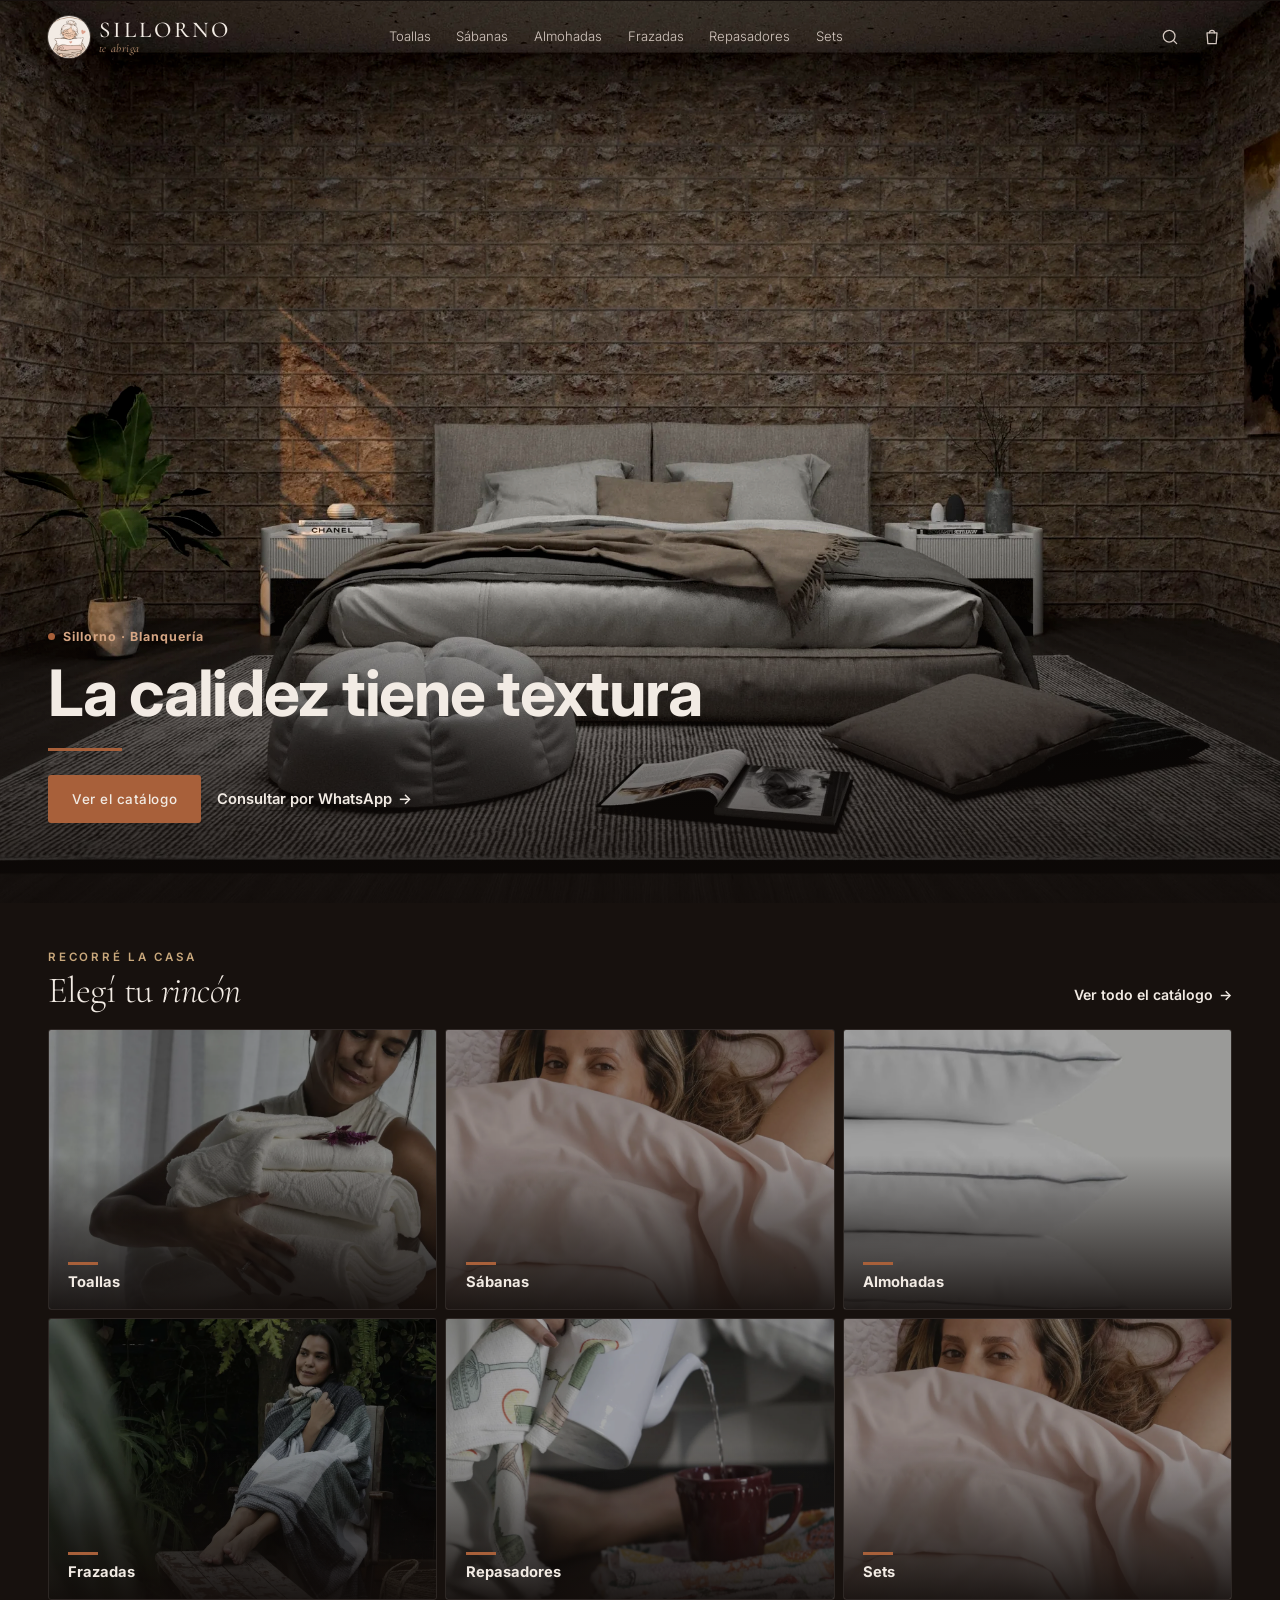
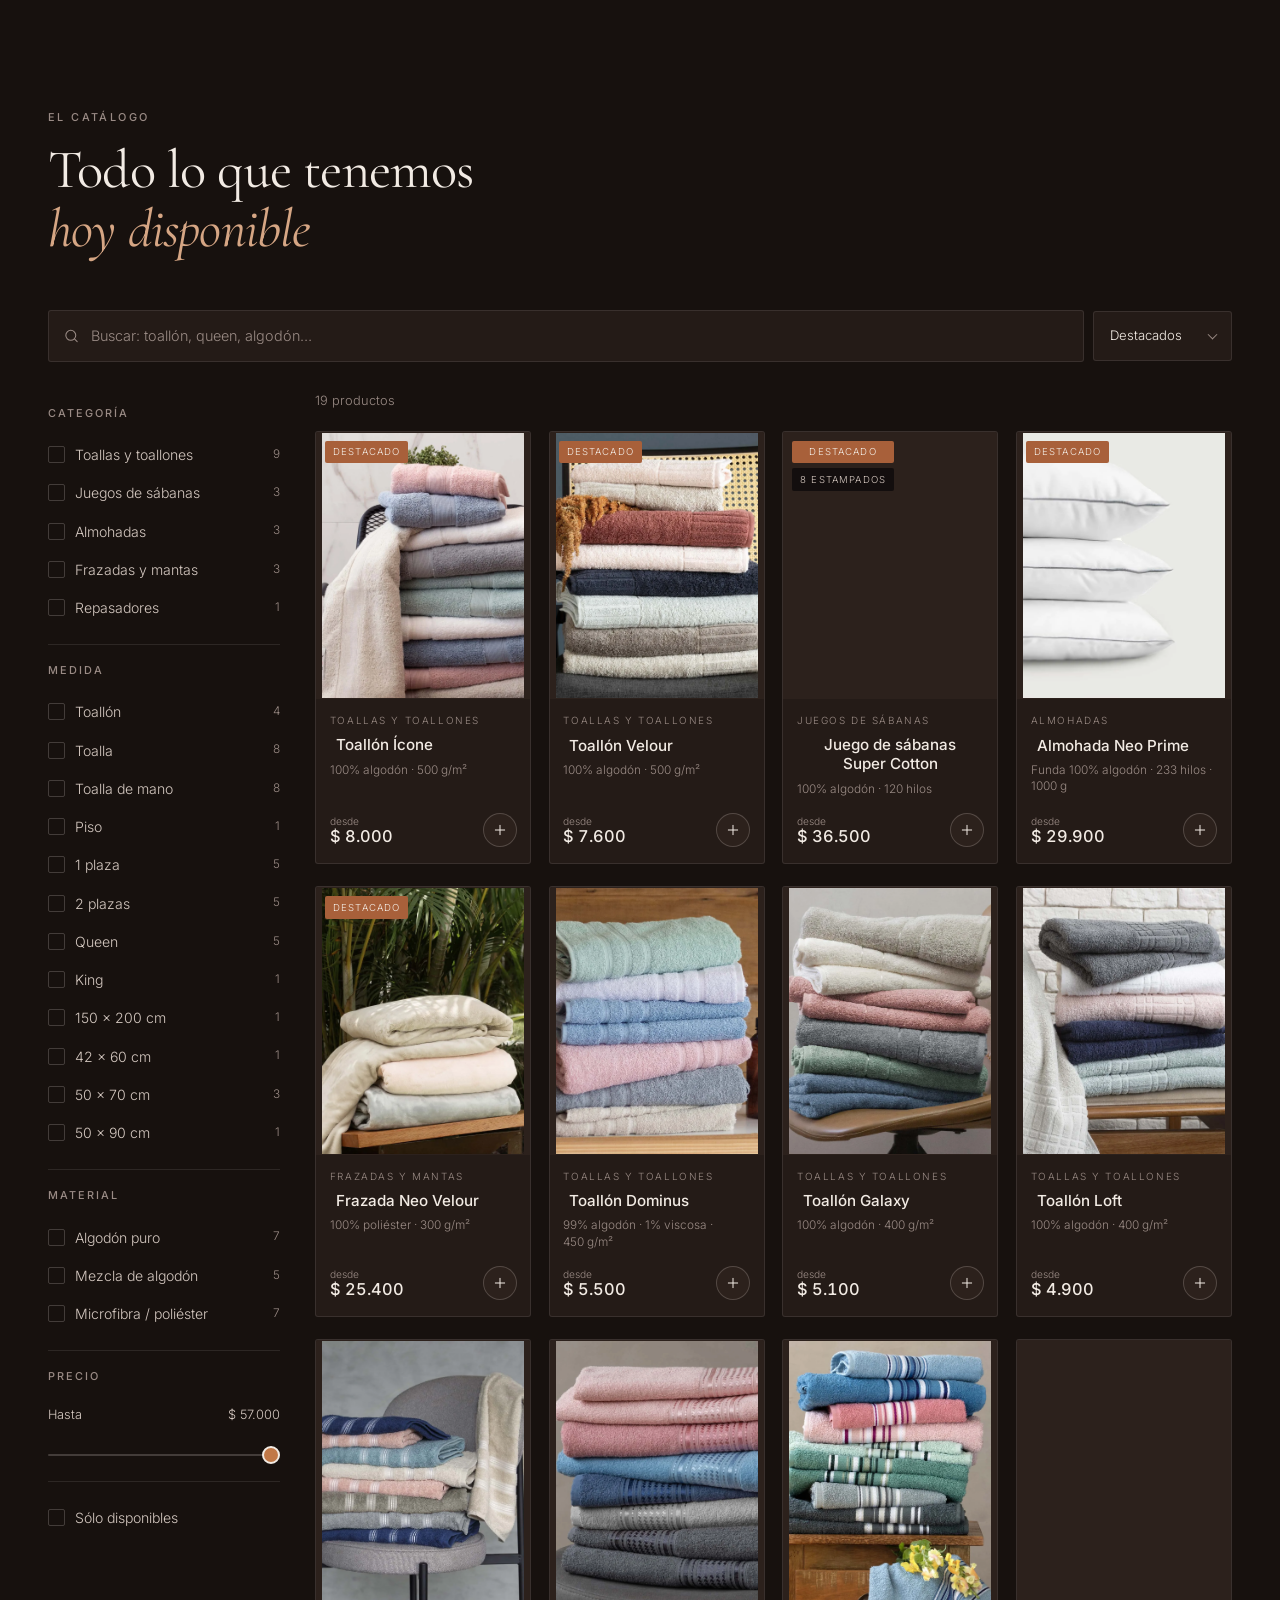
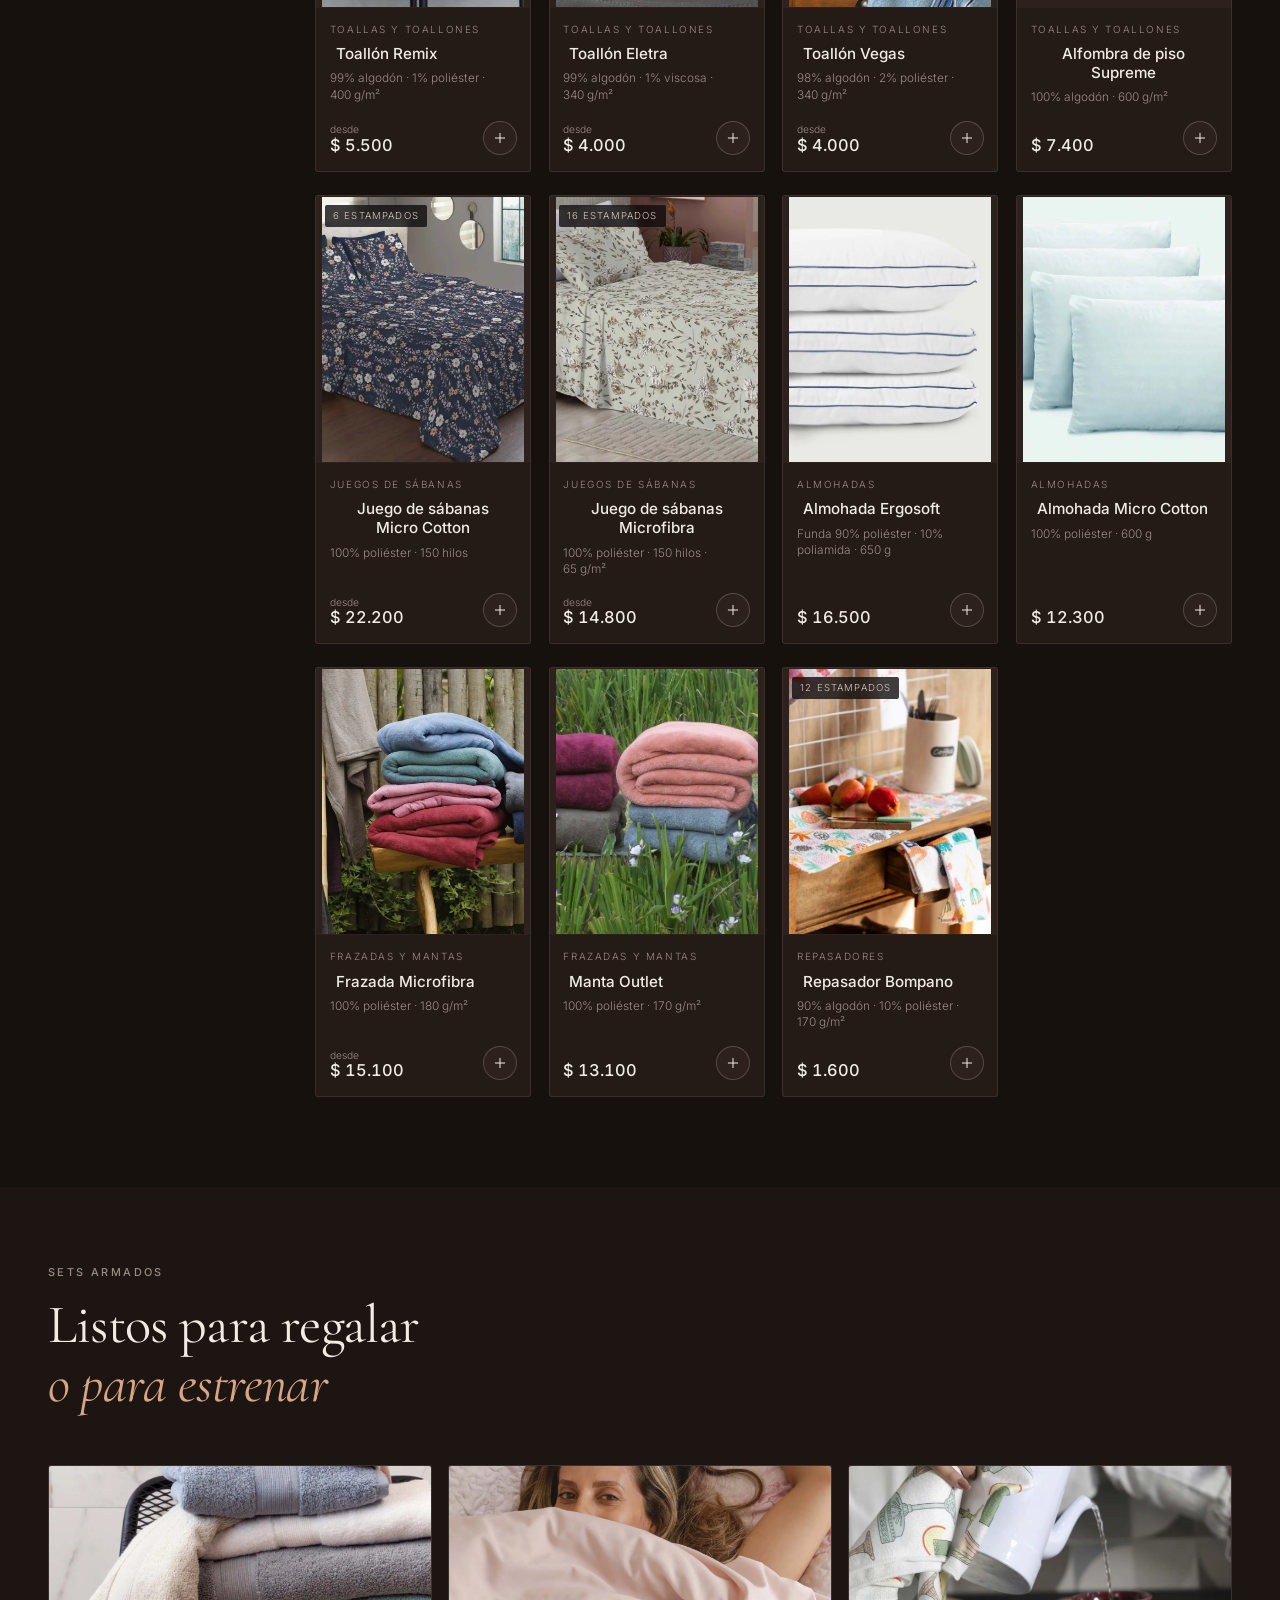
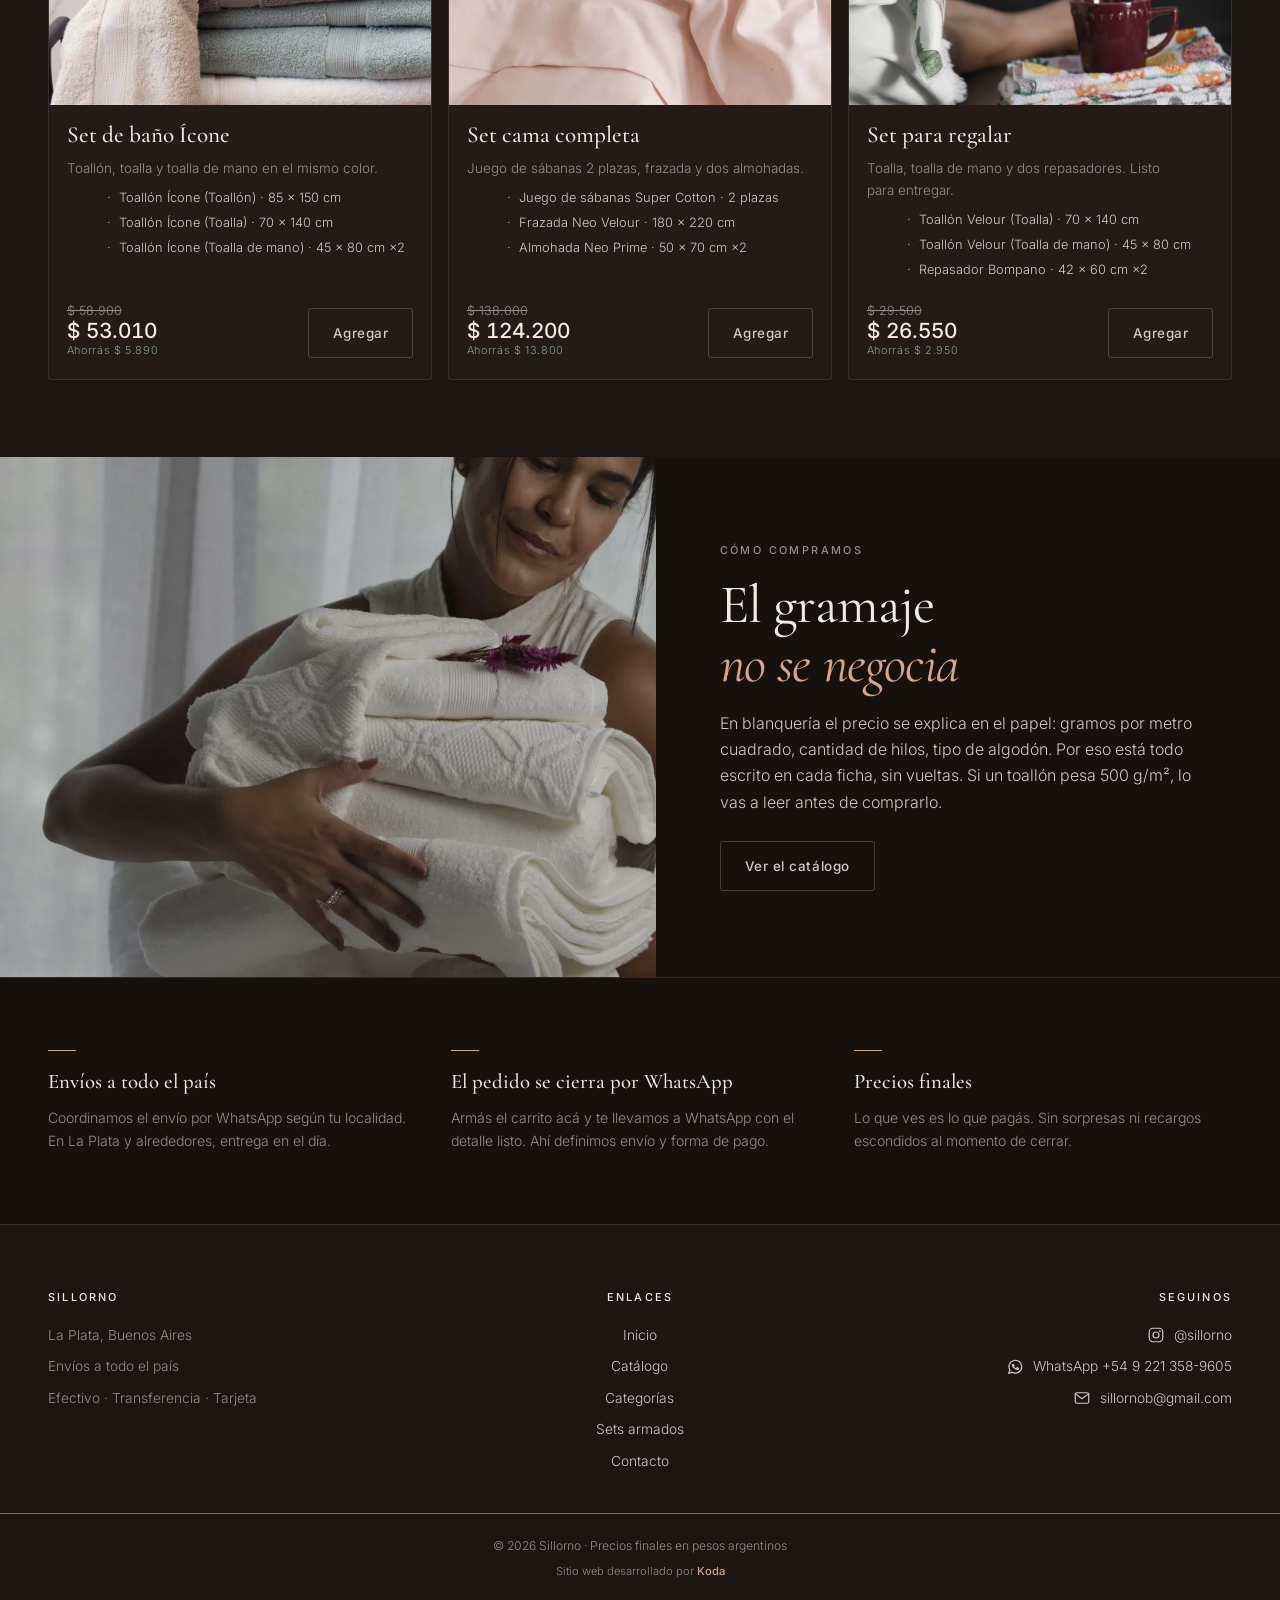
==== commit fa10c2c4: "Tocar una categoría filtraba pero no llevaba al catálogo Causa: el CSS tiene scroll-behavior: smooth" ====
--- a/index.html
+++ b/index.html
@@ -19,7 +19,7 @@
 <link rel="stylesheet" href="https://fonts.googleapis.com/css2?family=Cormorant+Garamond:ital,wght@0,300;0,400;0,500;0,600;1,300;1,400&family=Inter:wght@300;400;500;600;700;800&display=swap">
 <link rel="preload" as="image" href="assets/img/hero-mobile.webp?v=2" media="(max-width: 719px)" fetchpriority="high">
 <link rel="preload" as="image" href="assets/img/hero-desktop.webp?v=2" media="(min-width: 720px)" fetchpriority="high">
-<link rel="stylesheet" href="styles.css?v=20260813a">
+<link rel="stylesheet" href="styles.css?v=20260813b">
 </head>
 <body>
 
@@ -315,6 +315,6 @@
 <script defer src="lib/manifest.js?v=20260809f"></script>
 <script defer src="lib/supabase-config.js?v=20260809f"></script>
 <script defer src="lib/data.js?v=20260809f"></script>
-<script defer src="main.js?v=20260809k"></script>
+<script defer src="main.js?v=20260813c"></script>
 </body>
 </html>
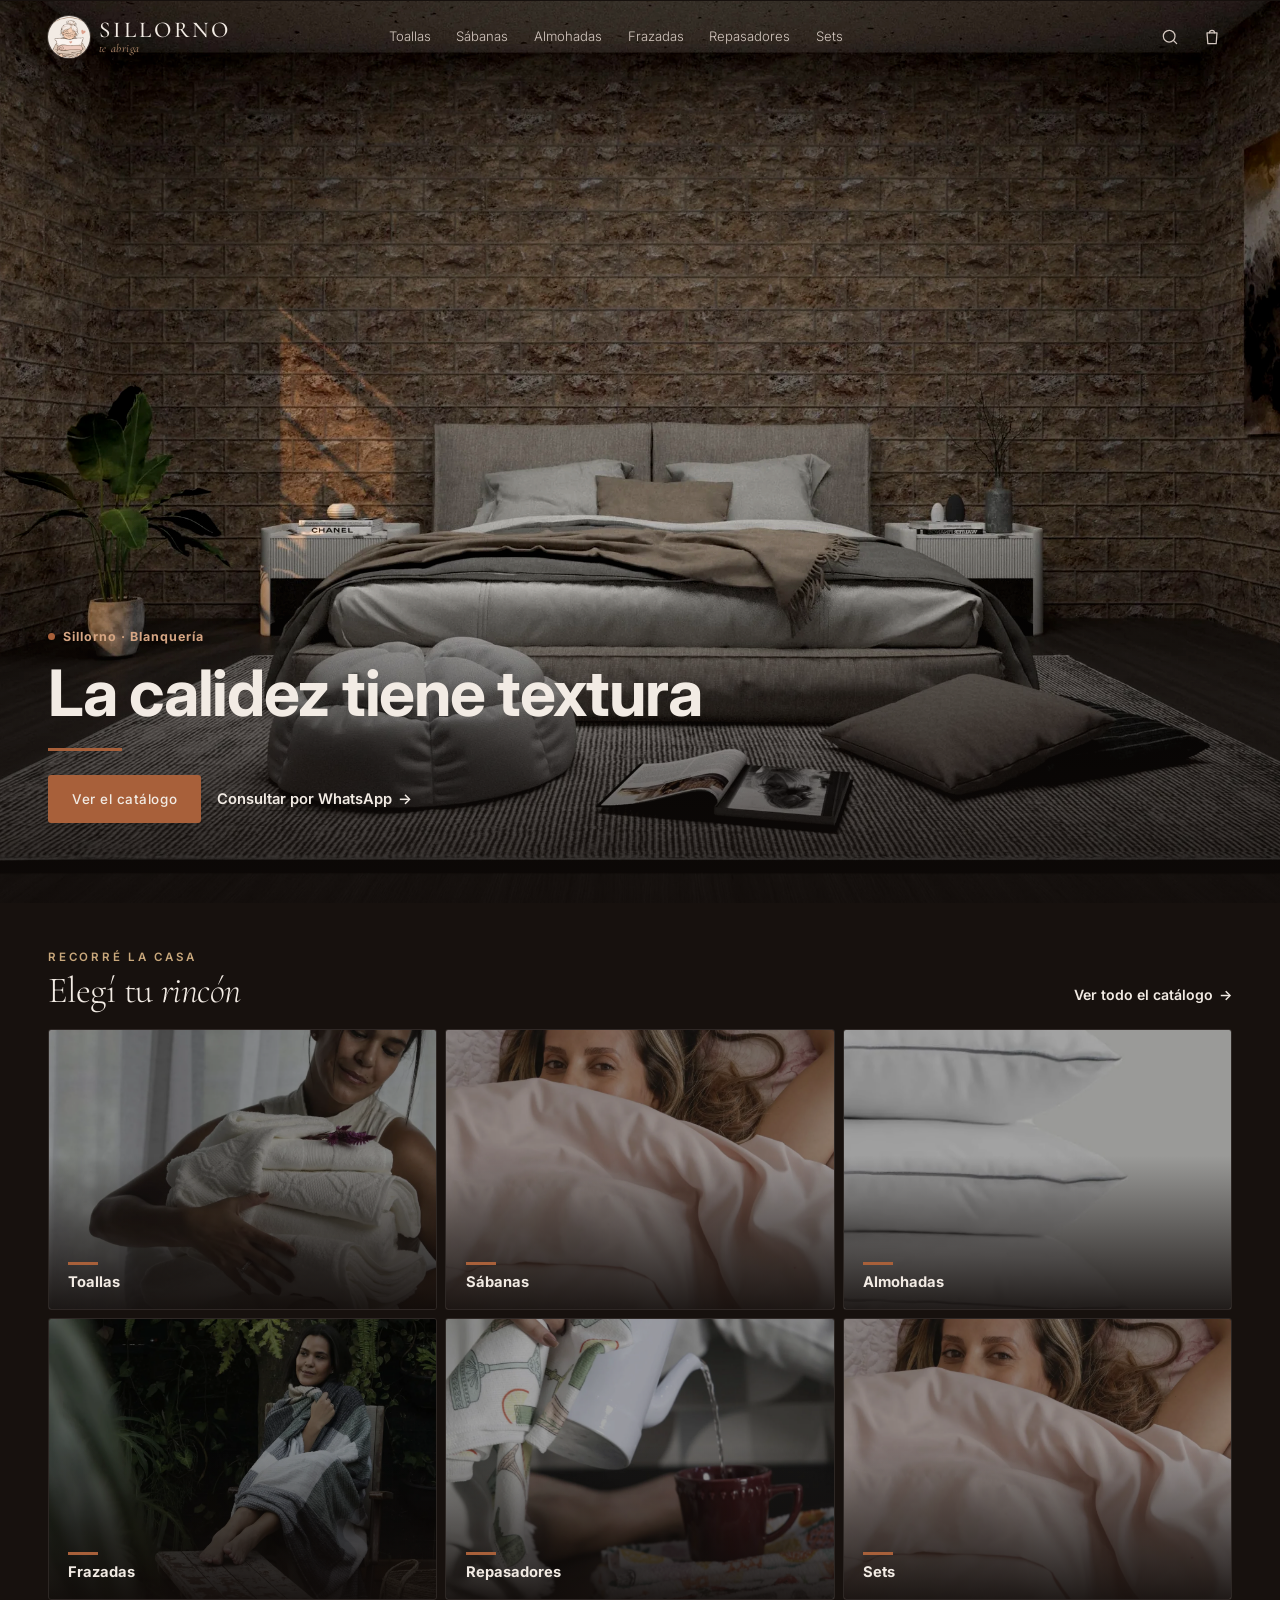
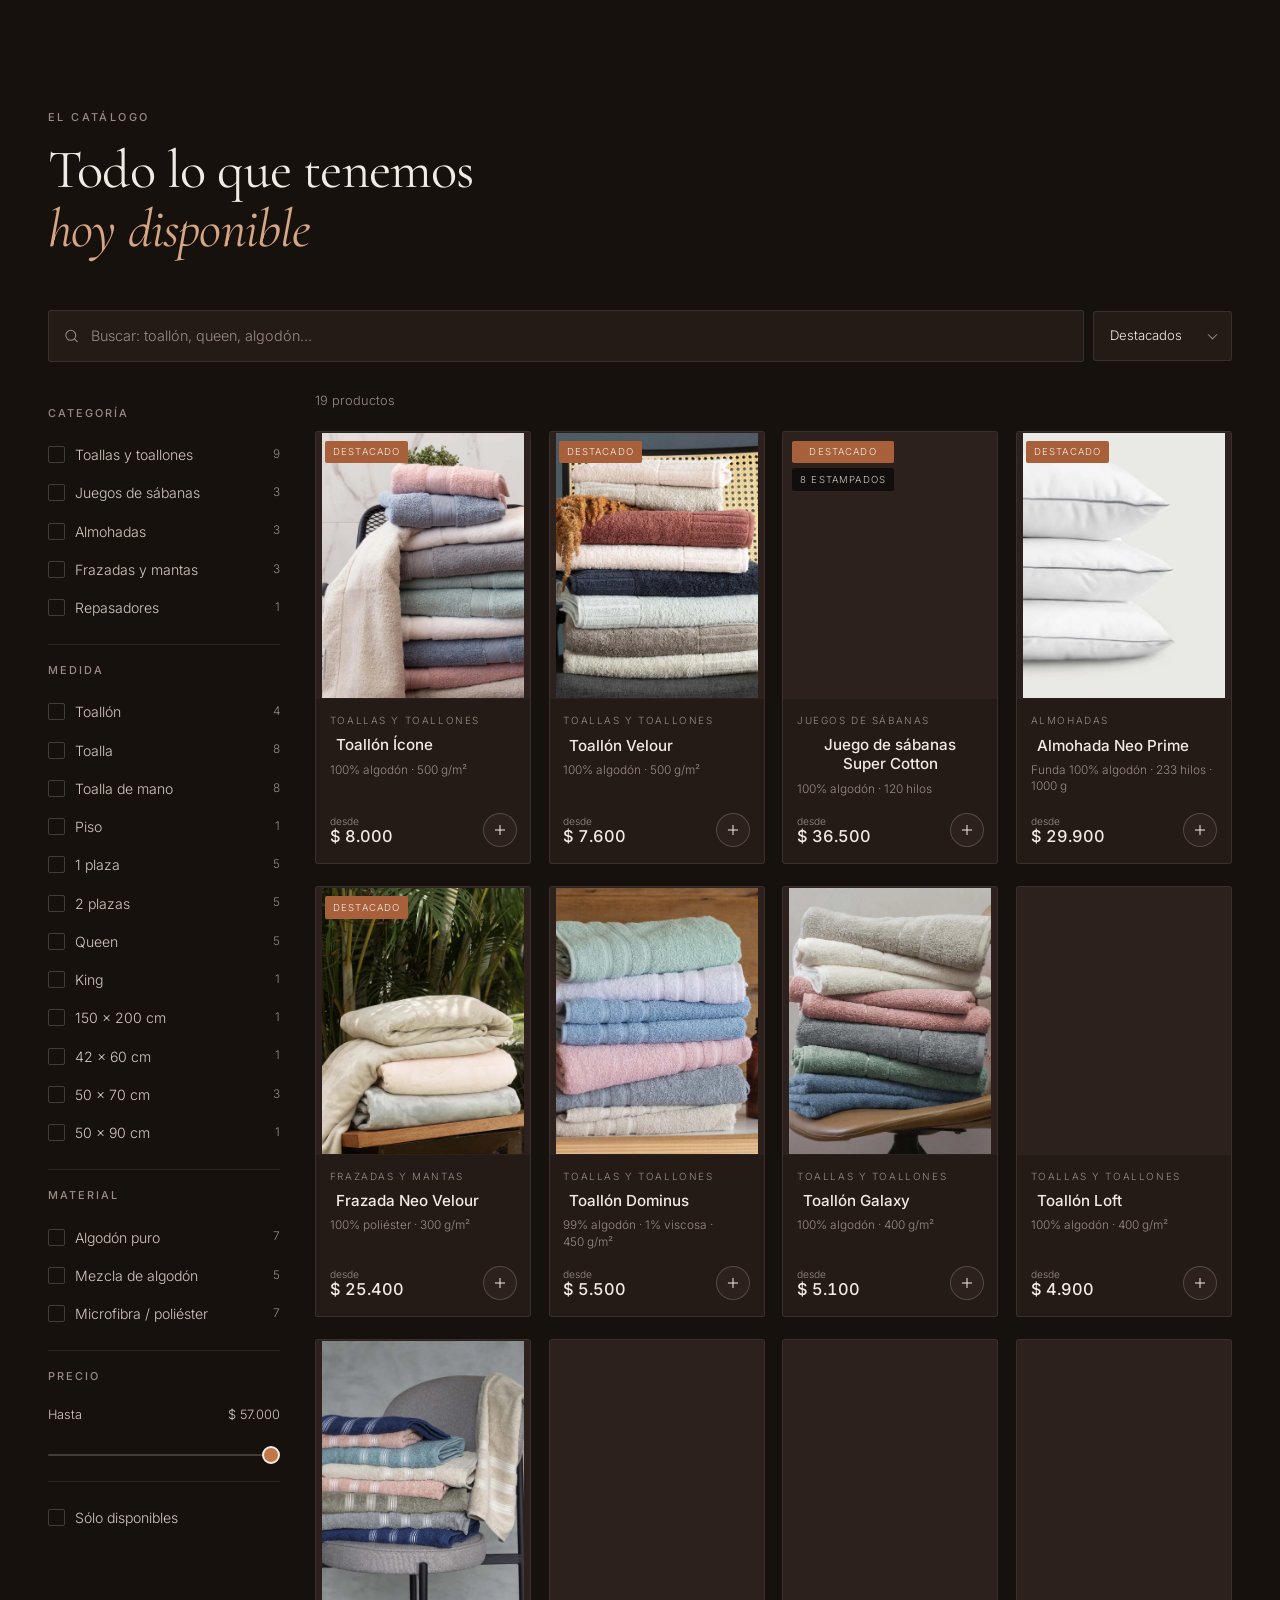
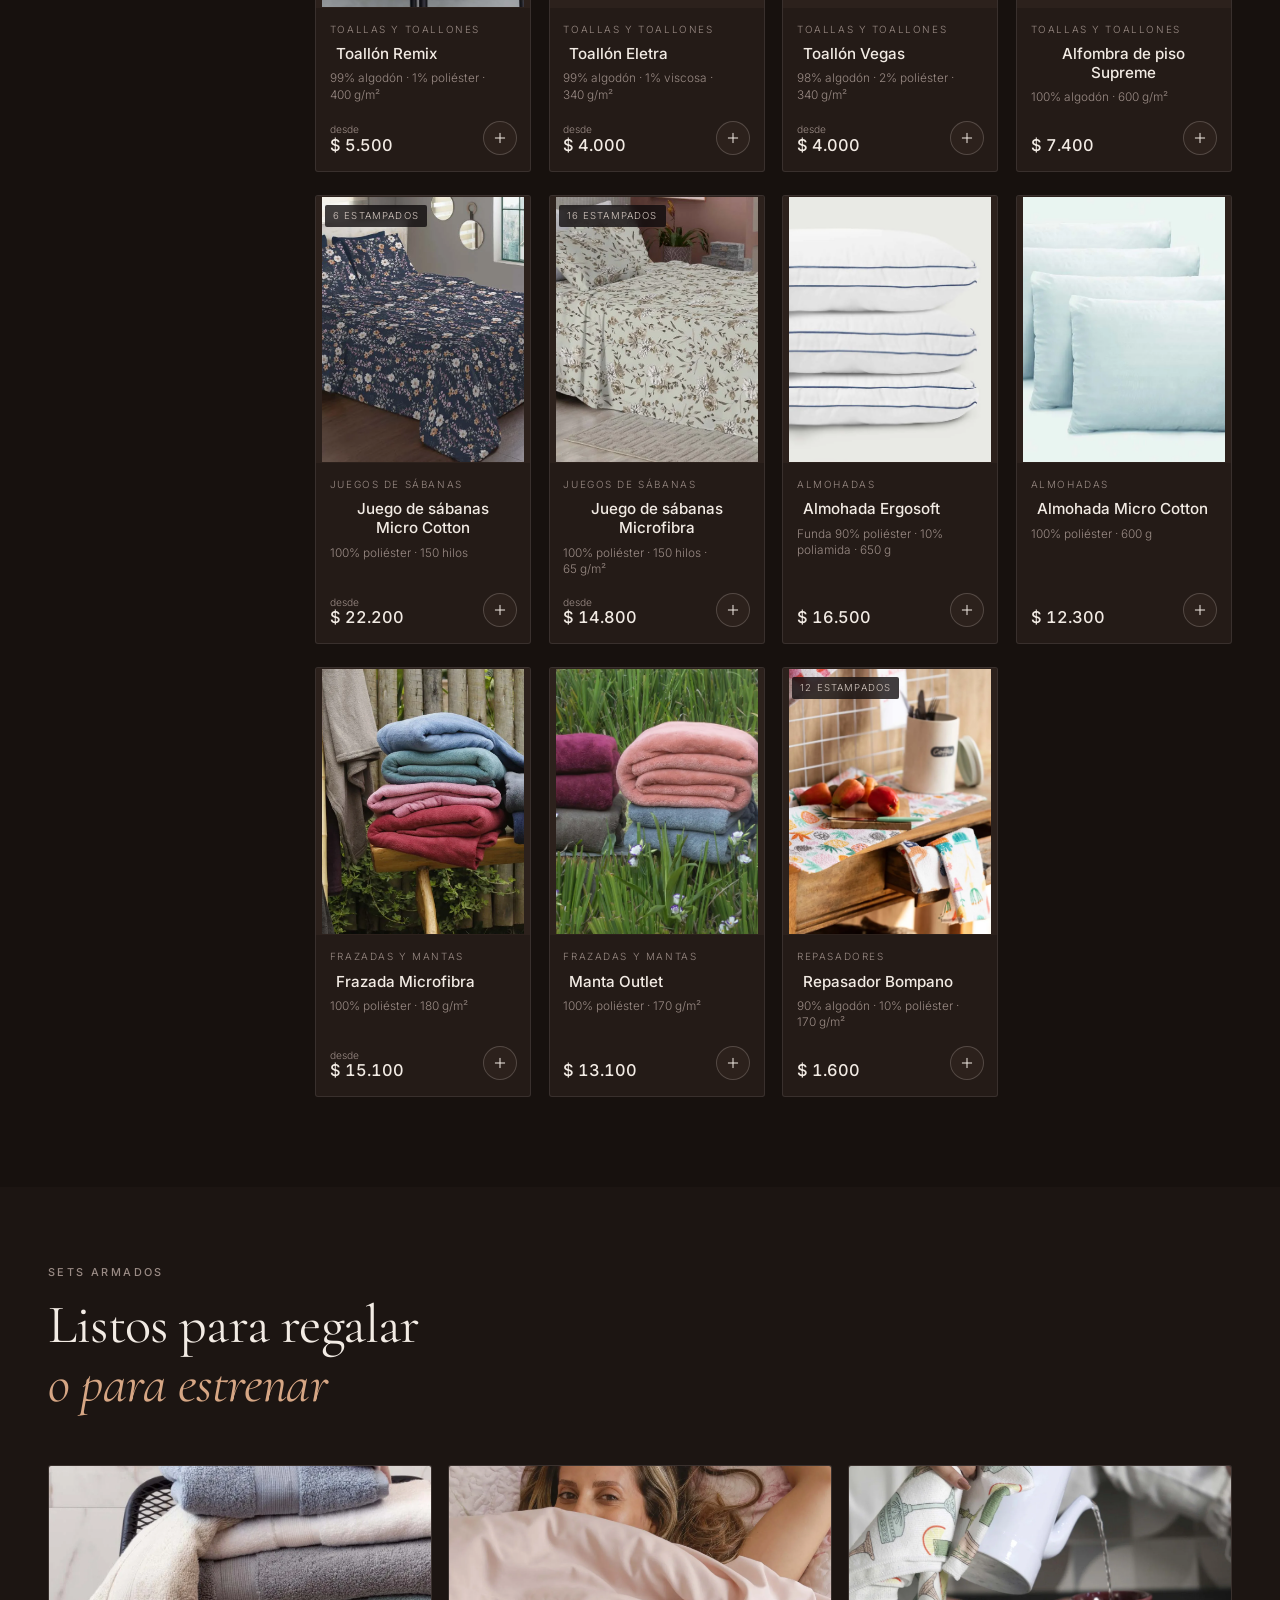
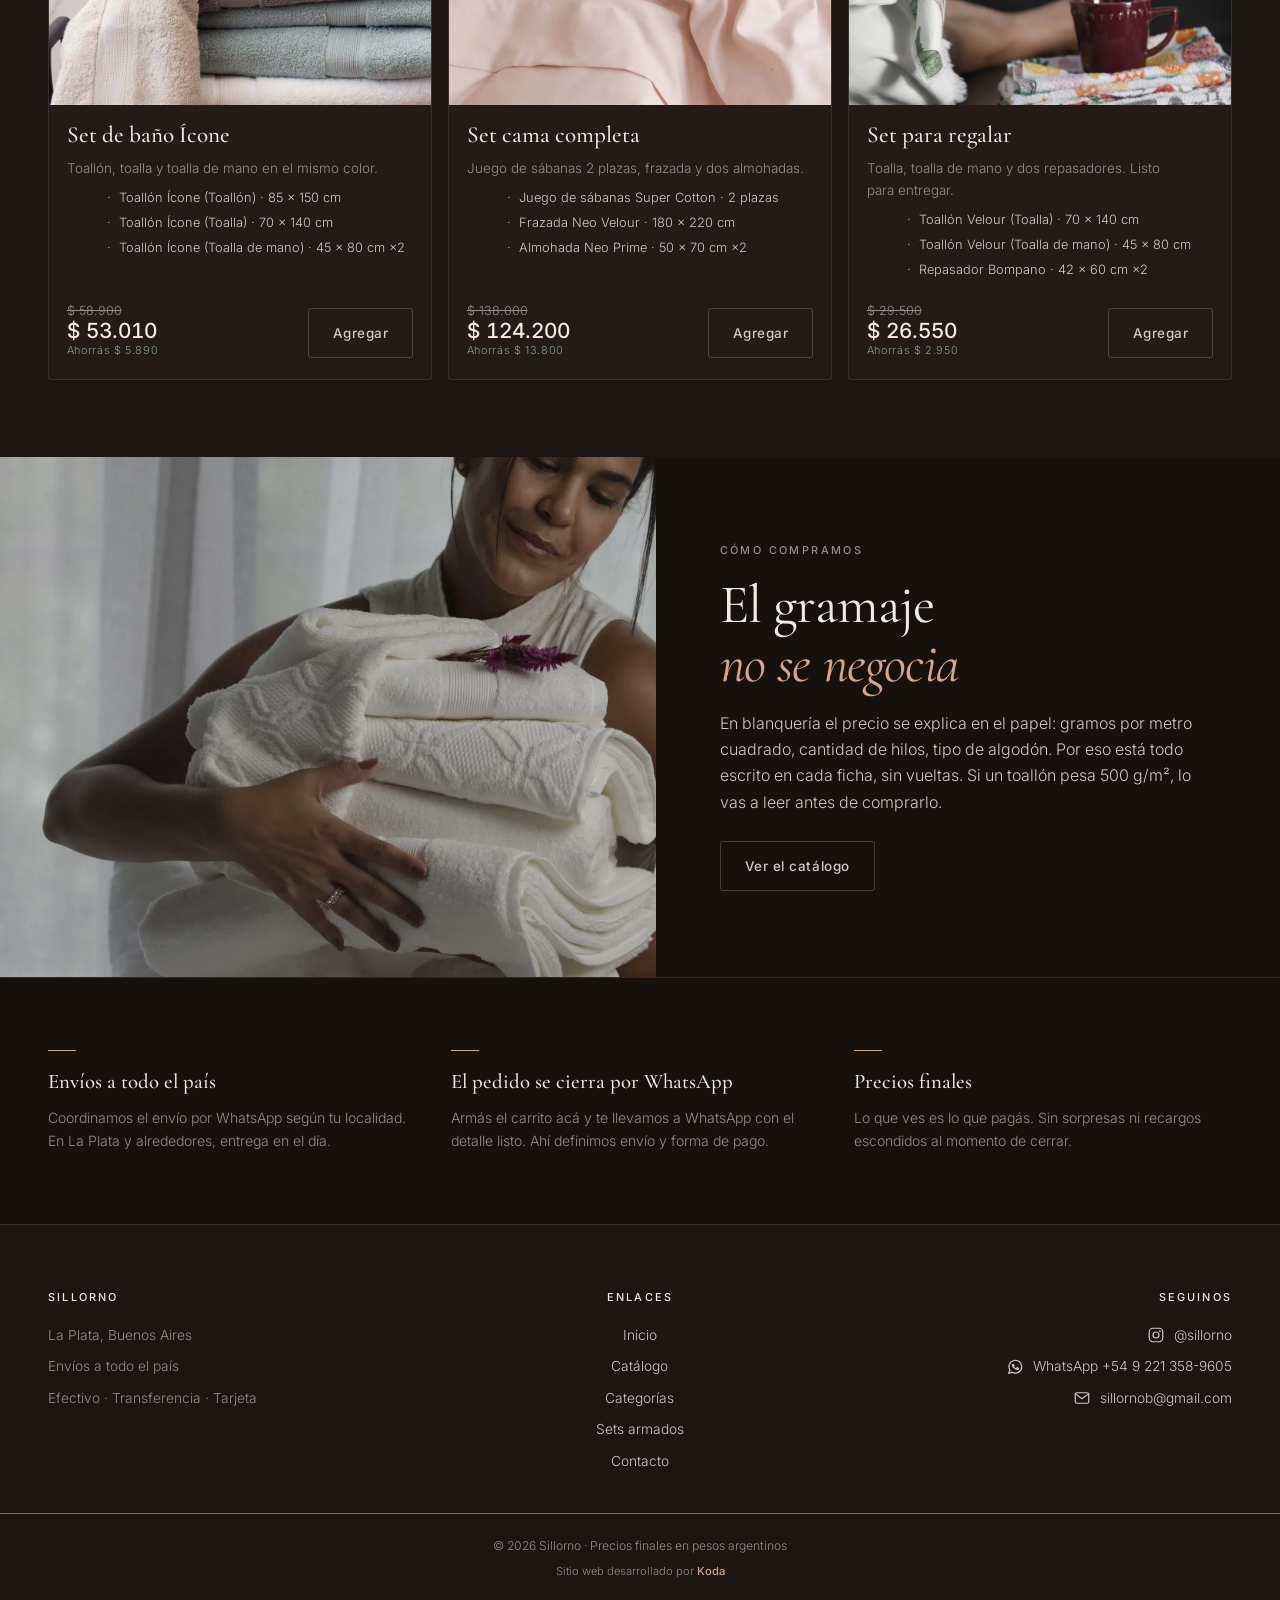
==== commit 6a592bad: "Los botones de WhatsApp son links de verdad, y toques más cómodos Barrido de bugs sobre el sitio act" ====
--- a/index.html
+++ b/index.html
@@ -19,7 +19,7 @@
 <link rel="stylesheet" href="https://fonts.googleapis.com/css2?family=Cormorant+Garamond:ital,wght@0,300;0,400;0,500;0,600;1,300;1,400&family=Inter:wght@300;400;500;600;700;800&display=swap">
 <link rel="preload" as="image" href="assets/img/hero-mobile.webp?v=2" media="(max-width: 719px)" fetchpriority="high">
 <link rel="preload" as="image" href="assets/img/hero-desktop.webp?v=2" media="(min-width: 720px)" fetchpriority="high">
-<link rel="stylesheet" href="styles.css?v=20260813b">
+<link rel="stylesheet" href="styles.css?v=20260813e">
 </head>
 <body>
 
@@ -315,6 +315,6 @@
 <script defer src="lib/manifest.js?v=20260809f"></script>
 <script defer src="lib/supabase-config.js?v=20260809f"></script>
 <script defer src="lib/data.js?v=20260809f"></script>
-<script defer src="main.js?v=20260813c"></script>
+<script defer src="main.js?v=20260813d"></script>
 </body>
 </html>
--- a/styles.css
+++ b/styles.css
@@ -1146,3 +1146,12 @@
   .grid { grid-template-columns: repeat(4, minmax(0, 1fr)); }
   .hero { min-height: calc(92svh + var(--header-h)); }
 }
+
+/* Áreas de toque: el + de las tarjetas quedaba en 34px y el nombre en 21px
+   de alto. Abajo de ~40px se falla el toque seguido en celular. */
+@media (max-width: 719px) {
+  .card-add { width: 40px; height: 40px; }
+  .card-name a, .card-name button { display: inline-block; padding-block: .25rem; }
+  .hero-link { padding-block: .5rem; }
+}
+
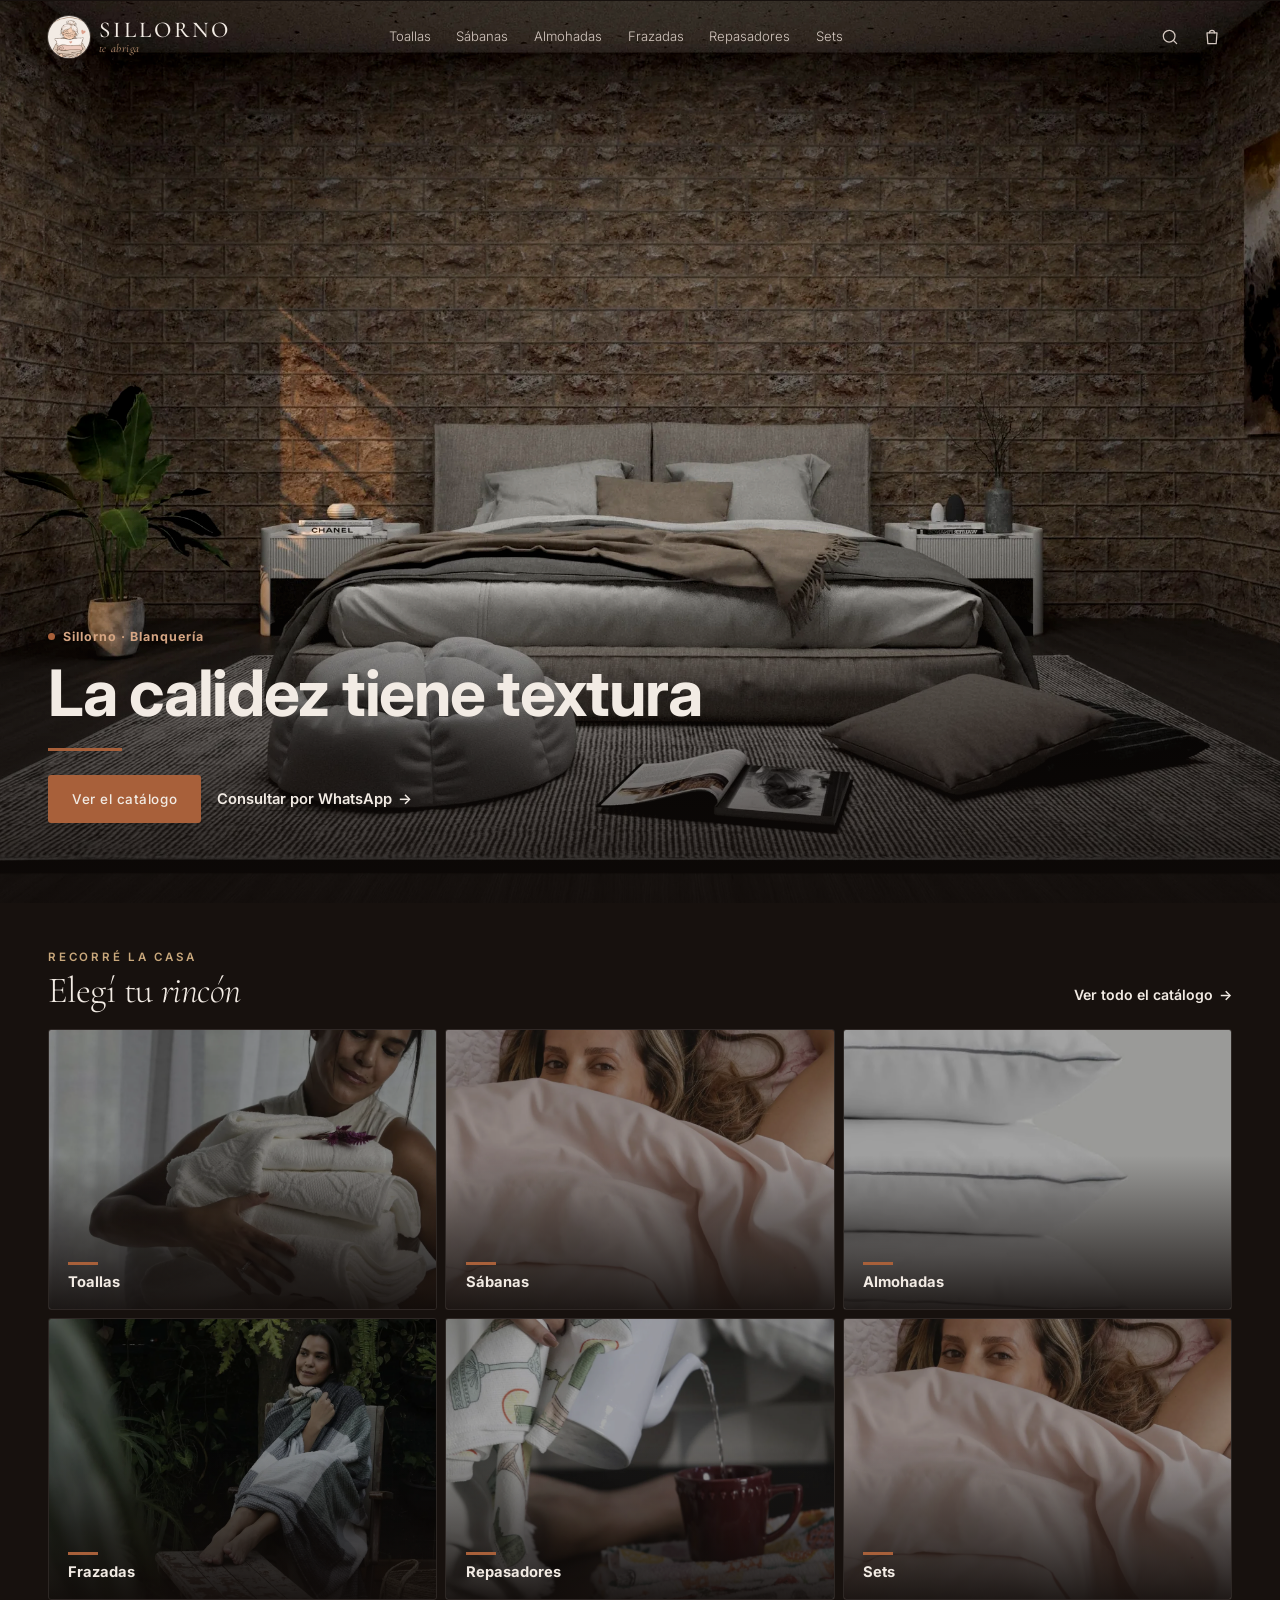
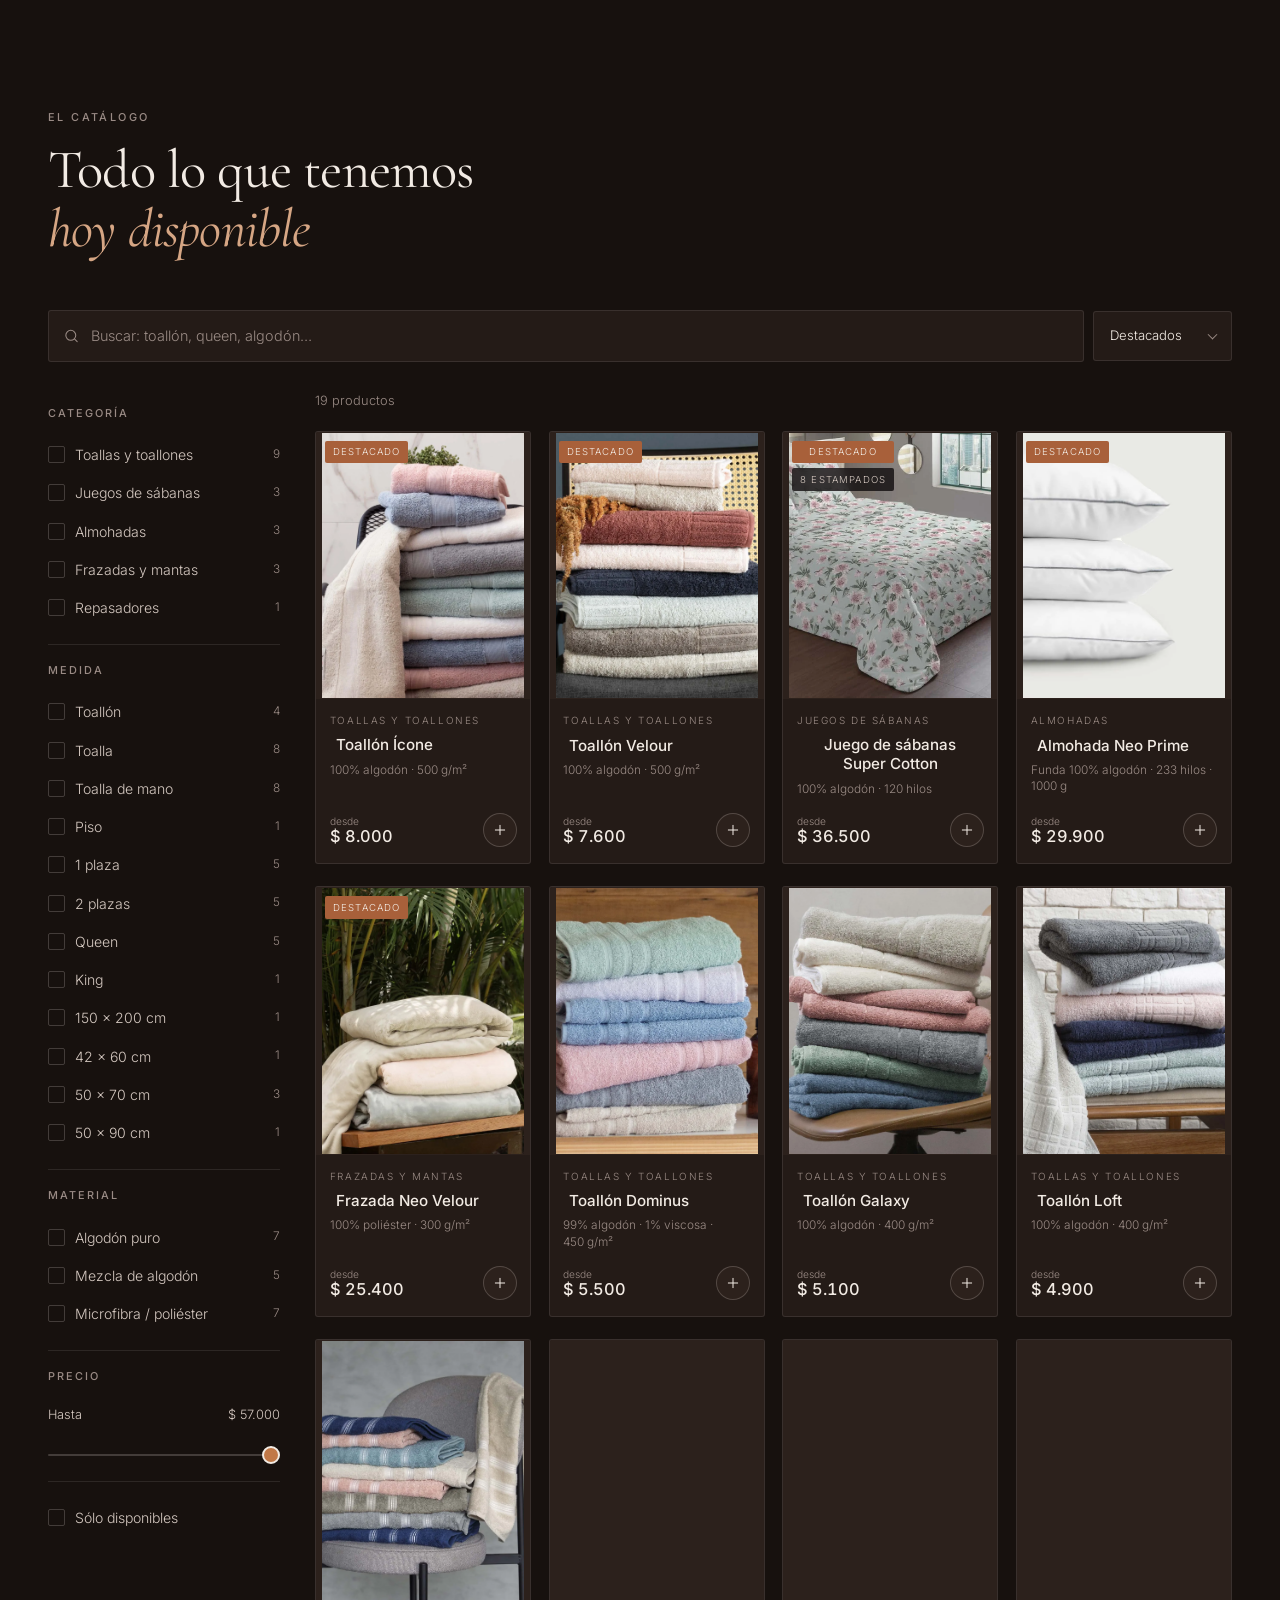
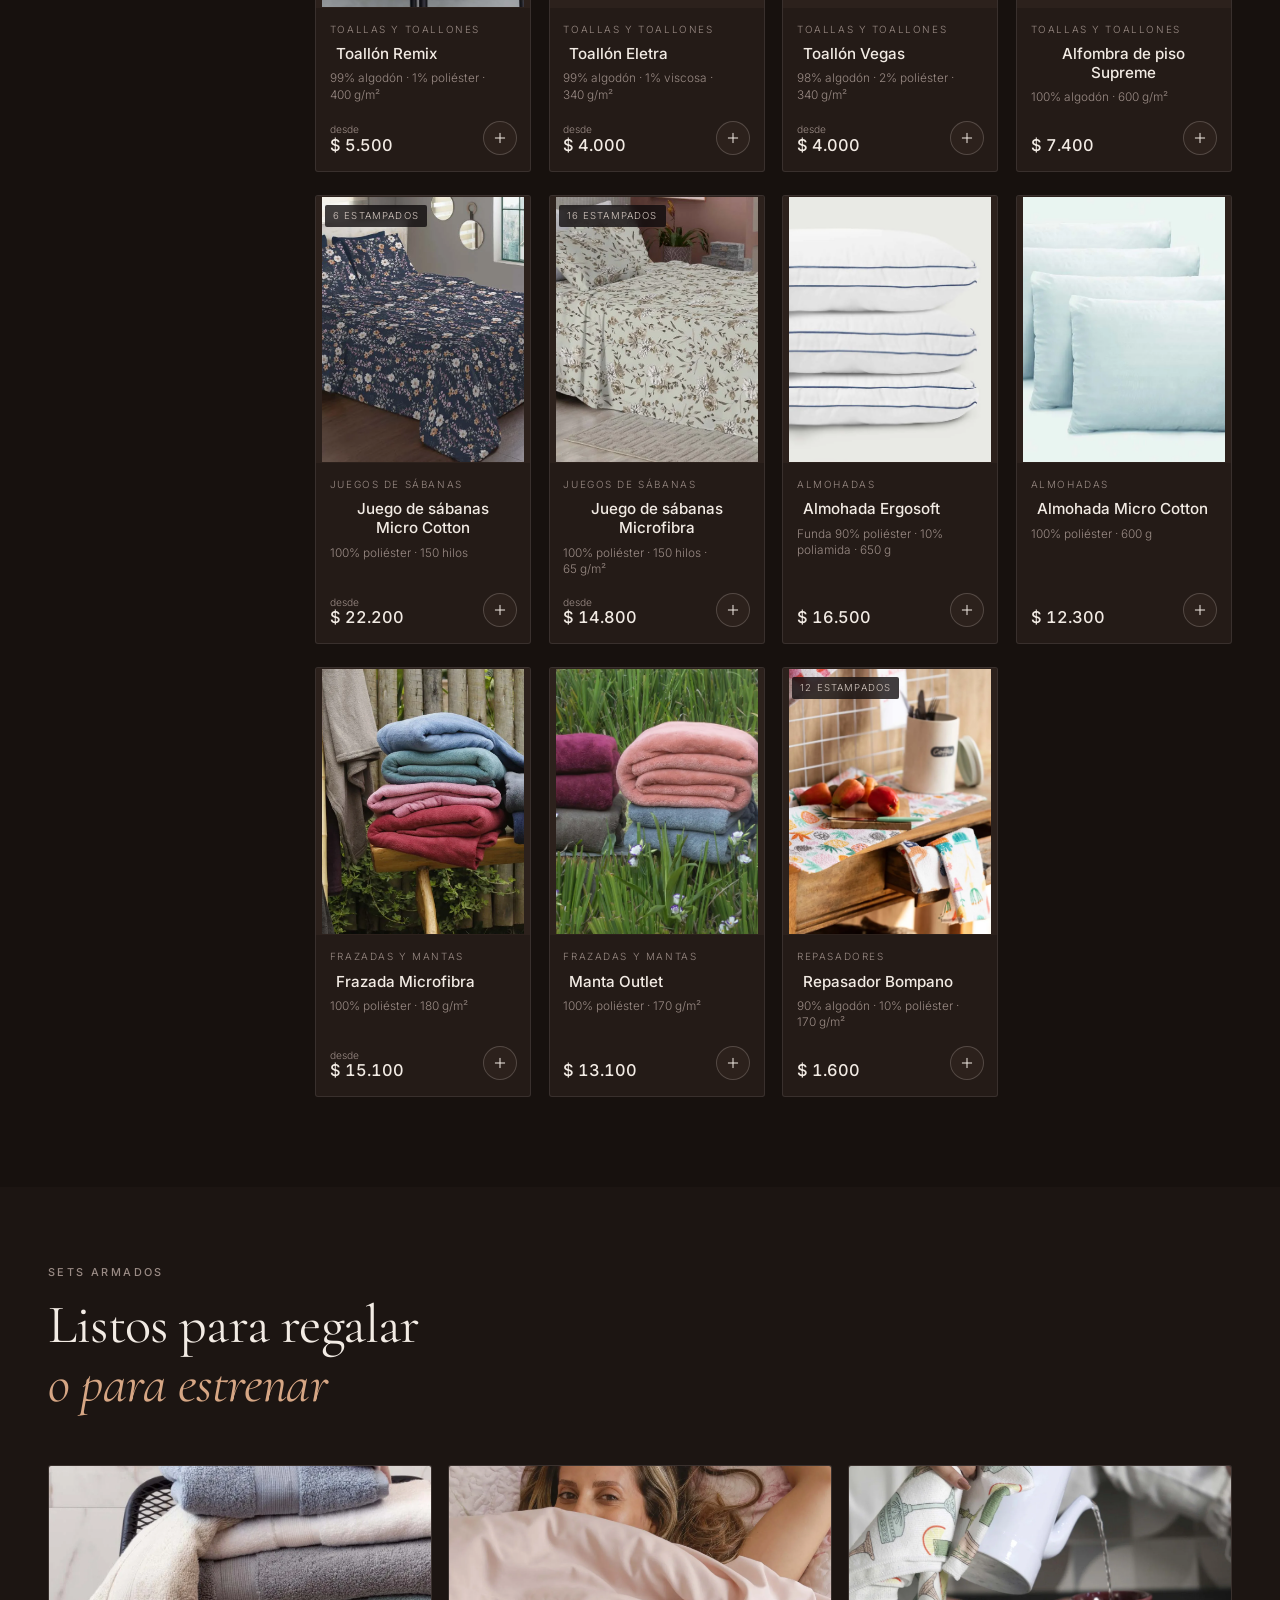
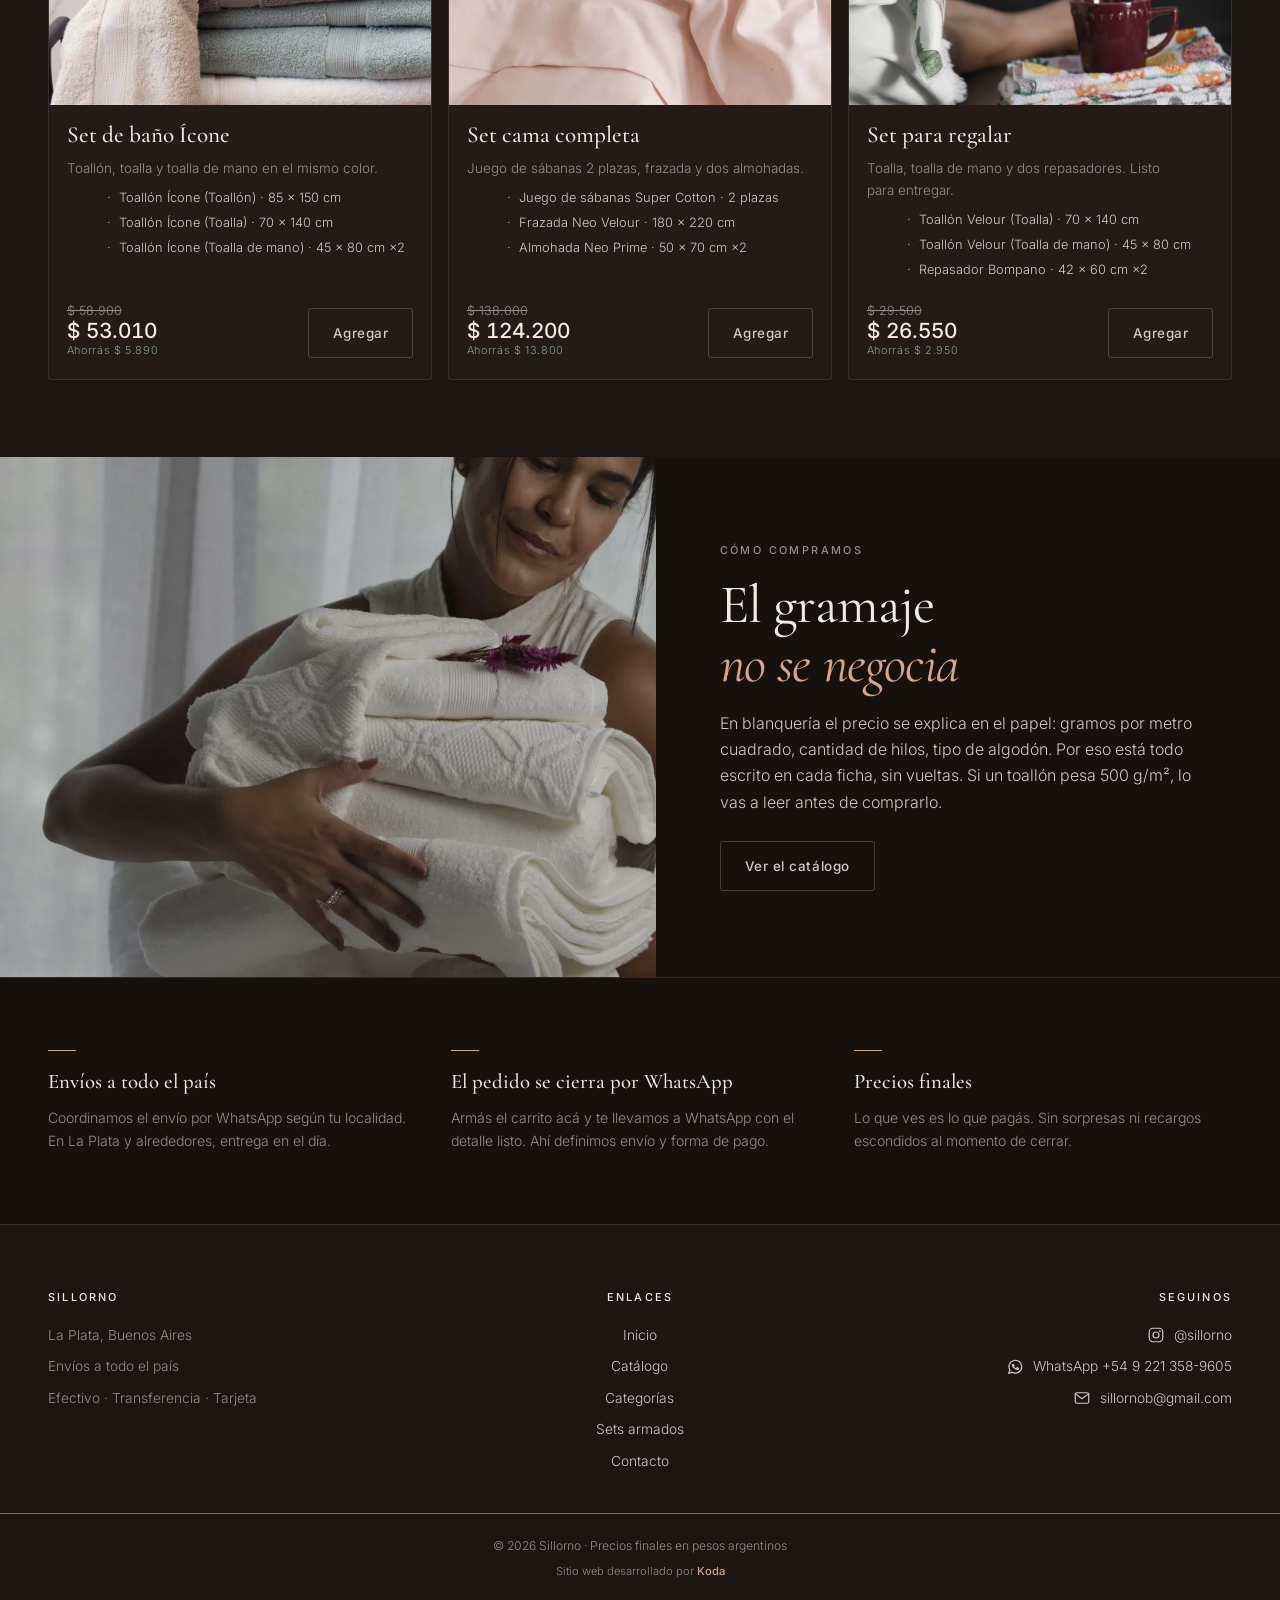
==== commit 33ad8390: "Códigos de descuento: solapa en el panel y campo en el carrito El dueño crea códigos desde "Configur" ====
--- a/index.html
+++ b/index.html
@@ -19,7 +19,7 @@
 <link rel="stylesheet" href="https://fonts.googleapis.com/css2?family=Cormorant+Garamond:ital,wght@0,300;0,400;0,500;0,600;1,300;1,400&family=Inter:wght@300;400;500;600;700;800&display=swap">
 <link rel="preload" as="image" href="assets/img/hero-mobile.webp?v=2" media="(max-width: 719px)" fetchpriority="high">
 <link rel="preload" as="image" href="assets/img/hero-desktop.webp?v=2" media="(min-width: 720px)" fetchpriority="high">
-<link rel="stylesheet" href="styles.css?v=20260813e">
+<link rel="stylesheet" href="styles.css?v=20260814b">
 </head>
 <body>
 
@@ -289,9 +289,28 @@
     </header>
     <div class="drawer-body" data-cart-body></div>
     <footer class="drawer-foot" data-cart-foot hidden>
+      <!-- Código de descuento -->
+      <div class="cupon">
+        <div class="cupon-fila">
+          <input type="text" data-cupon placeholder="¿Tenés un código?"
+                 autocomplete="off" autocapitalize="characters" spellcheck="false"
+                 aria-label="Código de descuento">
+          <button class="btn btn-line" type="button" data-cupon-aplicar>Aplicar</button>
+        </div>
+        <p class="cupon-msg" data-cupon-msg hidden></p>
+      </div>
+
       <div class="drawer-total">
         <span>Total</span>
         <strong data-cart-total></strong>
+      </div>
+      <div class="drawer-total drawer-total-desc" data-linea-descuento hidden>
+        <span data-desc-label>Descuento</span>
+        <strong data-desc-monto></strong>
+      </div>
+      <div class="drawer-total drawer-total-final" data-linea-final hidden>
+        <span>Total con descuento</span>
+        <strong data-cart-final></strong>
       </div>
       <p class="drawer-note">El envío se coordina por WhatsApp según tu zona.</p>
       <button class="btn btn-primary btn-wa" type="button" data-checkout>
@@ -315,6 +334,6 @@
 <script defer src="lib/manifest.js?v=20260809f"></script>
 <script defer src="lib/supabase-config.js?v=20260809f"></script>
 <script defer src="lib/data.js?v=20260809f"></script>
-<script defer src="main.js?v=20260813d"></script>
+<script defer src="main.js?v=20260814a"></script>
 </body>
 </html>
--- a/styles.css
+++ b/styles.css
@@ -1155,3 +1155,27 @@
   .hero-link { padding-block: .5rem; }
 }
 
+
+/* ================================================  CÓDIGO DE DESCUENTO  ==
+   Va en el pie del carrito, arriba del total. */
+.cupon { display: grid; gap: .5rem; margin-bottom: .9rem; }
+.cupon-fila { display: flex; gap: .5rem; }
+.cupon-fila input {
+  flex: 1; min-width: 0;
+  background: var(--bg-3); border: 1px solid var(--line);
+  border-radius: var(--radius); padding: .7rem .8rem;
+  font-size: .88rem; text-transform: uppercase; letter-spacing: .04em;
+}
+.cupon-fila input::placeholder { text-transform: none; letter-spacing: 0; color: var(--cream-3); }
+.cupon-fila input:focus { outline: none; border-color: var(--wine-soft); background: var(--bg-4); }
+.cupon-fila .btn { flex: none; padding-inline: 1.1rem; }
+
+.cupon-msg { font-size: .78rem; color: var(--ok); }
+.cupon-msg.is-error { color: #D97A7A; }
+
+/* El total tachado cuando hay descuento, y el total final destacado */
+.drawer-total-desc { color: var(--ok); font-size: .86rem; align-items: baseline; }
+.drawer-total-desc span { min-width: 0; }
+/* nowrap: si no, el "−" se corta del monto y queda en su propio renglón */
+.drawer-total-desc strong { color: var(--ok); font-weight: 500; white-space: nowrap; }
+.drawer-total-final strong { color: var(--wine-soft); }
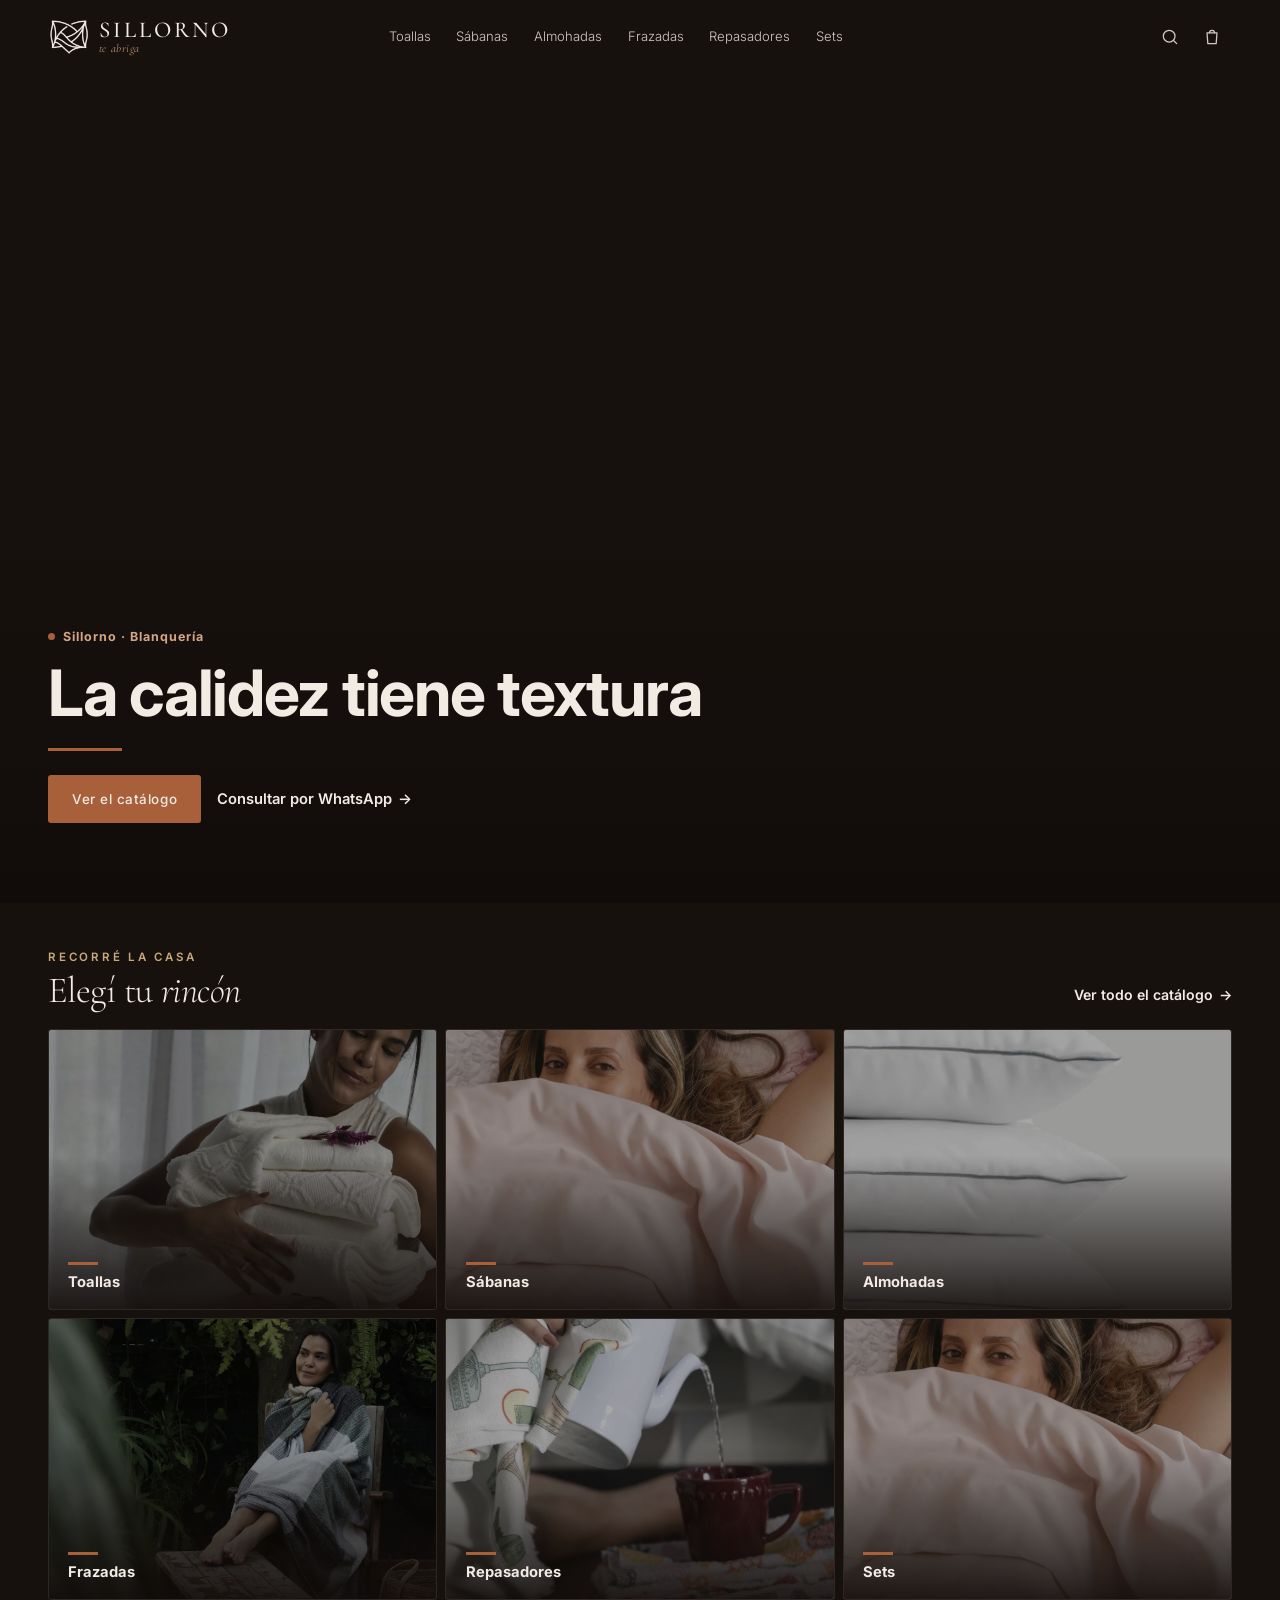
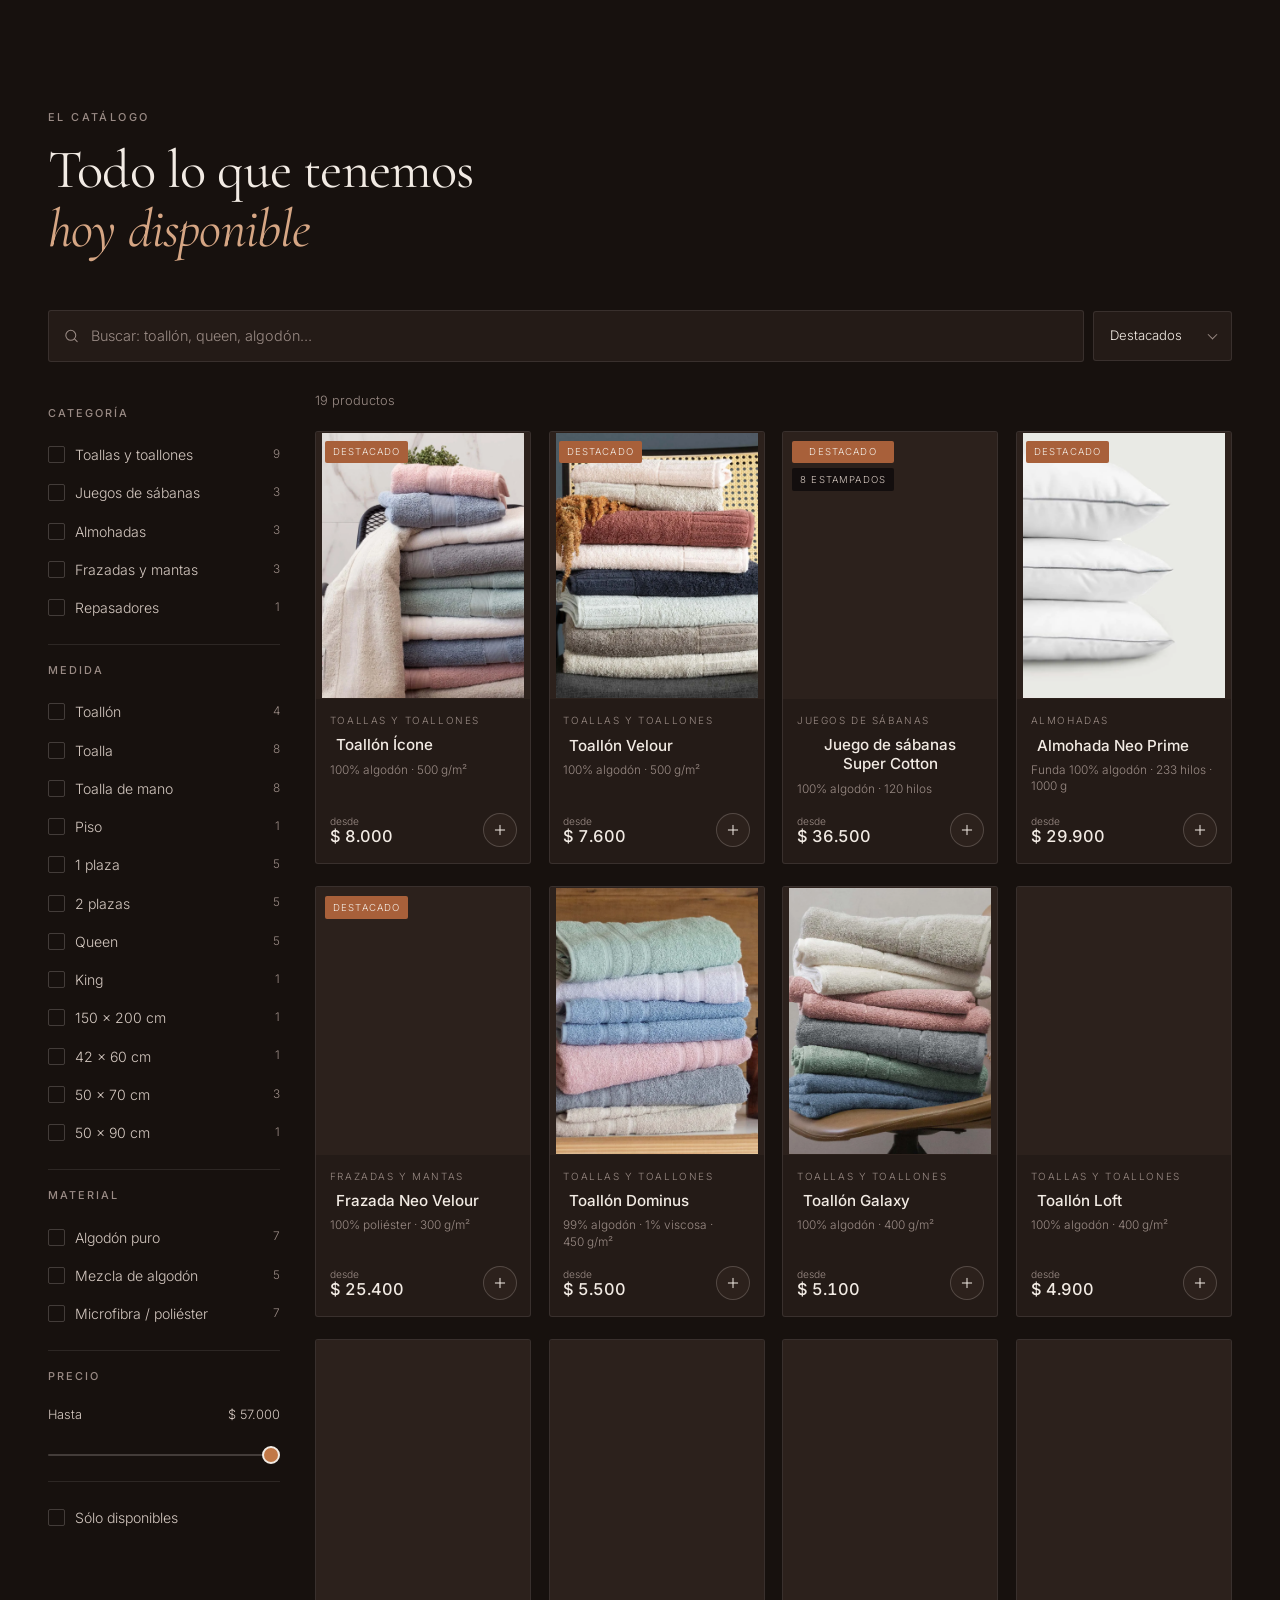
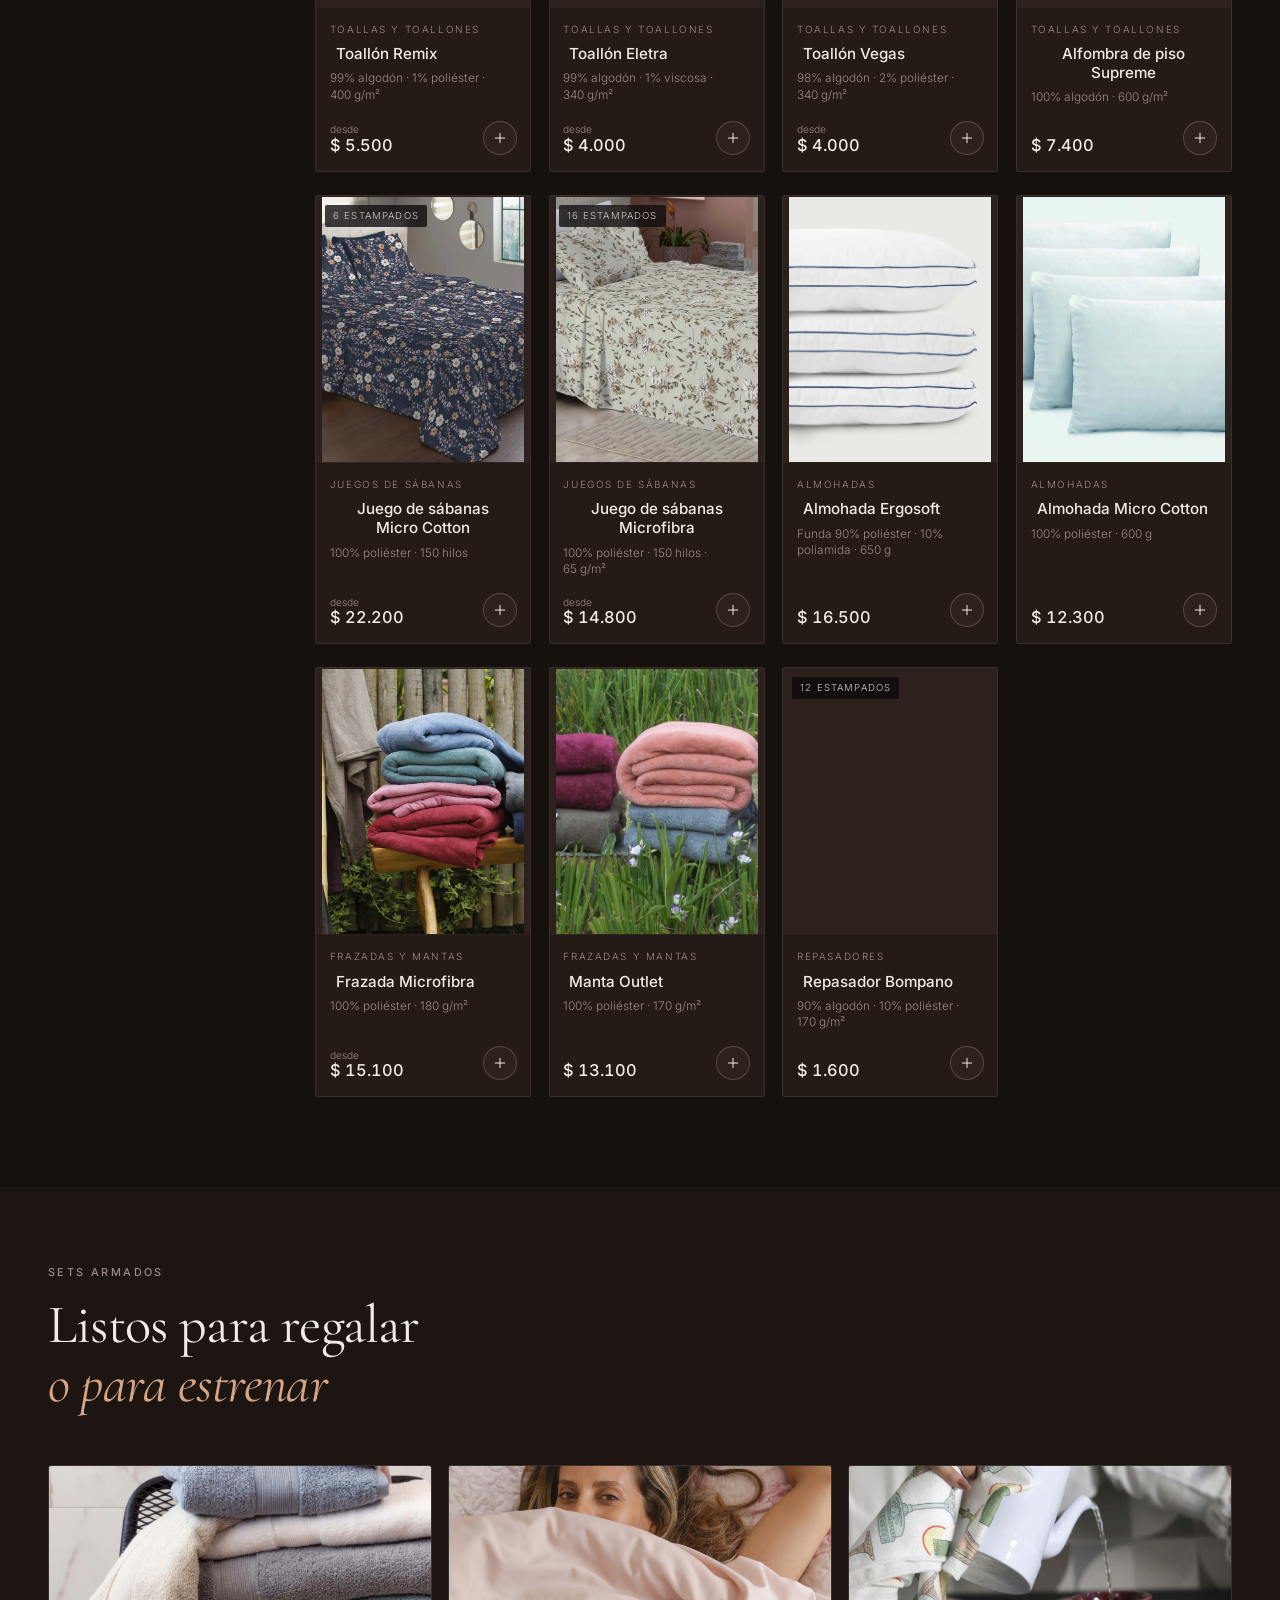
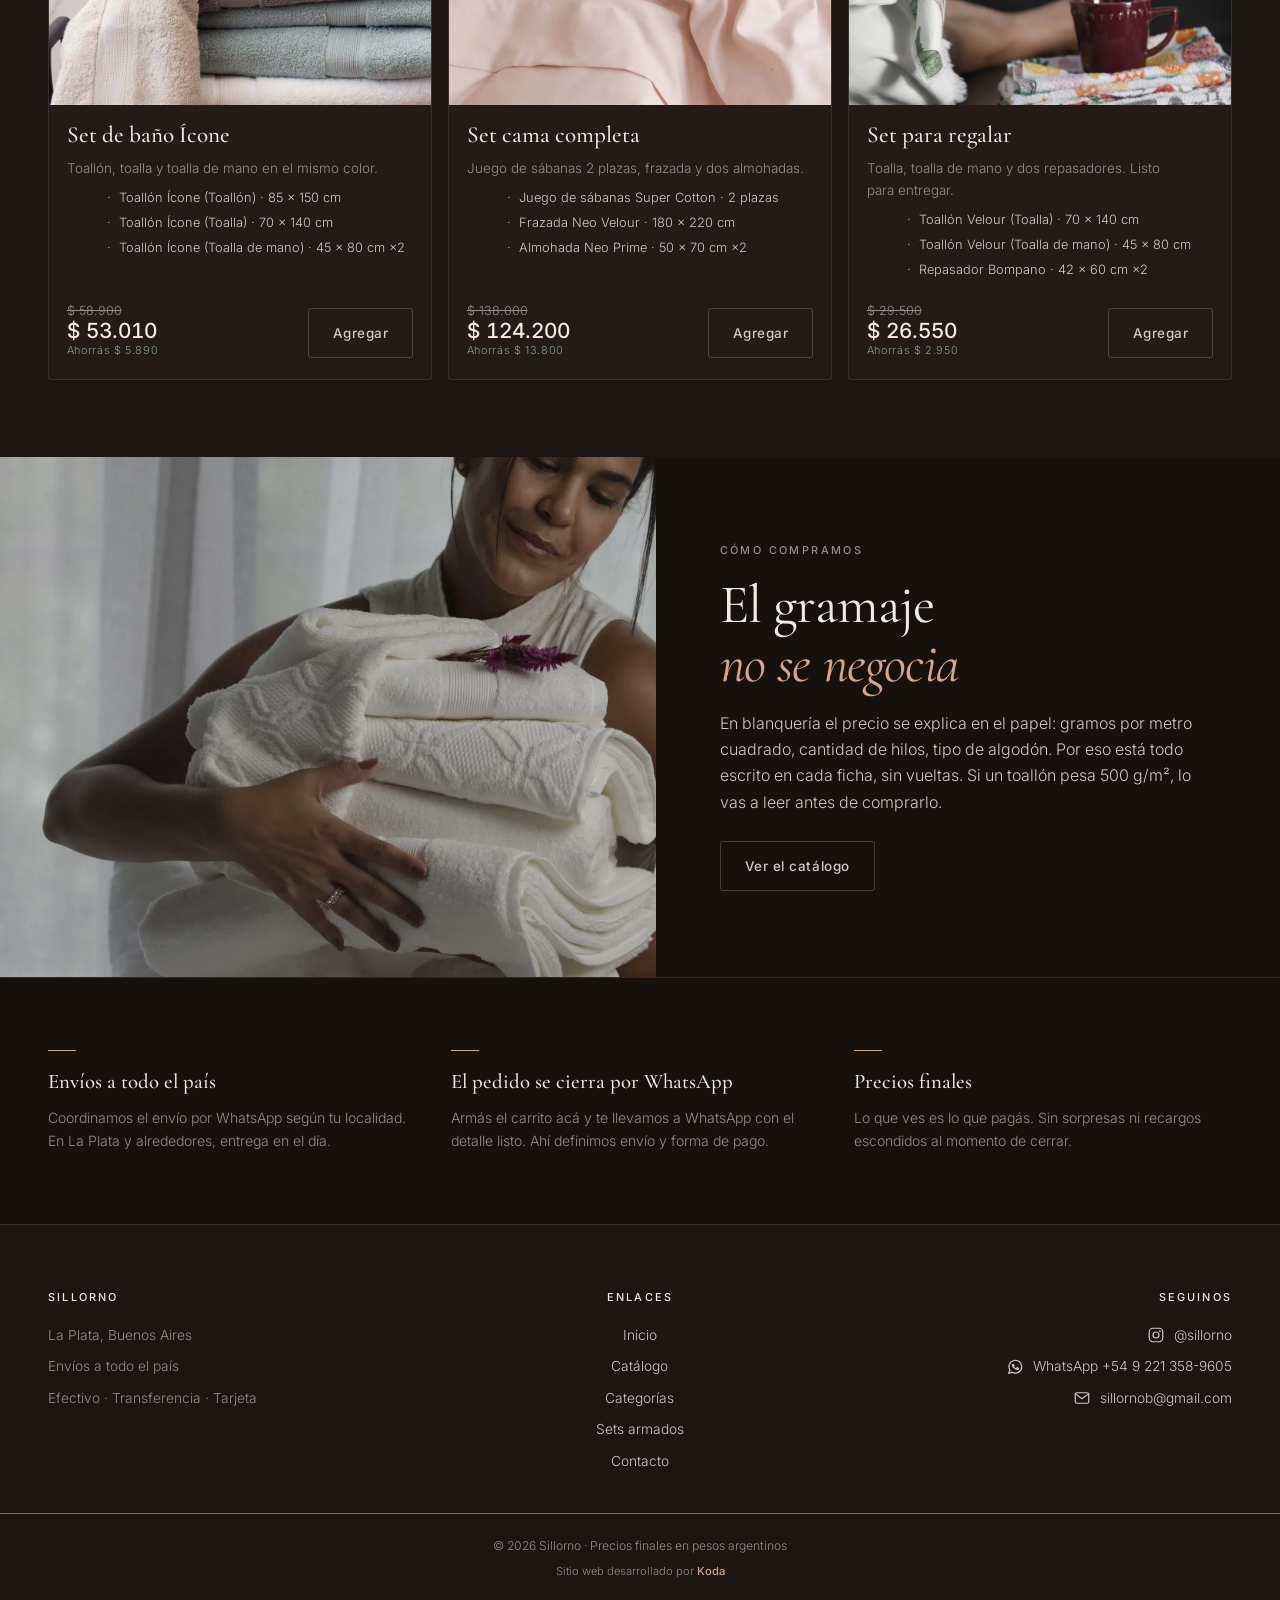
==== commit 8d4dfe3c: "Cambia el logo del header por el nuevo isotipo en crema Reemplaza la ilustración de la abuela por el" ====
--- a/index.html
+++ b/index.html
@@ -19,7 +19,7 @@
 <link rel="stylesheet" href="https://fonts.googleapis.com/css2?family=Cormorant+Garamond:ital,wght@0,300;0,400;0,500;0,600;1,300;1,400&family=Inter:wght@300;400;500;600;700;800&display=swap">
 <link rel="preload" as="image" href="assets/img/hero-mobile.webp?v=2" media="(max-width: 719px)" fetchpriority="high">
 <link rel="preload" as="image" href="assets/img/hero-desktop.webp?v=2" media="(min-width: 720px)" fetchpriority="high">
-<link rel="stylesheet" href="styles.css?v=20260814b">
+<link rel="stylesheet" href="styles.css?v=20260826a">
 </head>
 <body>
 
@@ -35,7 +35,7 @@
 
     <a class="brand" href="#top" aria-label="Sillorno, inicio">
       <span class="brand-mark">
-        <img src="assets/img/logo-mark.webp" alt="" width="512" height="512" decoding="async">
+        <img src="assets/img/logo-mark.png?v=1" alt="" width="287" height="287" decoding="async">
       </span>
       <span class="brand-txt">
         <span class="brand-word">Sillorno</span>
--- a/styles.css
+++ b/styles.css
@@ -270,13 +270,13 @@
 }
 
 .brand { display: flex; align-items: center; gap: .55rem; line-height: 1; margin-right: auto; }
-/* Chip claro para que la ilustración de la abuela (pensada para fondo claro) lea */
+/* El logo nuevo es un ícono de línea en crema: flota directo sobre el
+   header, sin el chip circular que necesitaba la ilustración vieja. */
 .brand-mark {
-  flex: 0 0 auto; width: 42px; height: 42px; border-radius: 50%;
-  background: var(--cream); display: grid; place-items: center; overflow: hidden;
-  box-shadow: 0 0 0 1px var(--line-2);
-}
-.brand-mark img { width: 100%; height: 100%; object-fit: cover; }
+  flex: 0 0 auto; width: 42px; height: 42px;
+  display: grid; place-items: center;
+}
+.brand-mark img { width: 100%; height: 100%; object-fit: contain; }
 .brand-txt { display: flex; flex-direction: column; }
 .brand-word {
   font-family: var(--serif); font-size: 1.42rem; font-weight: 500;
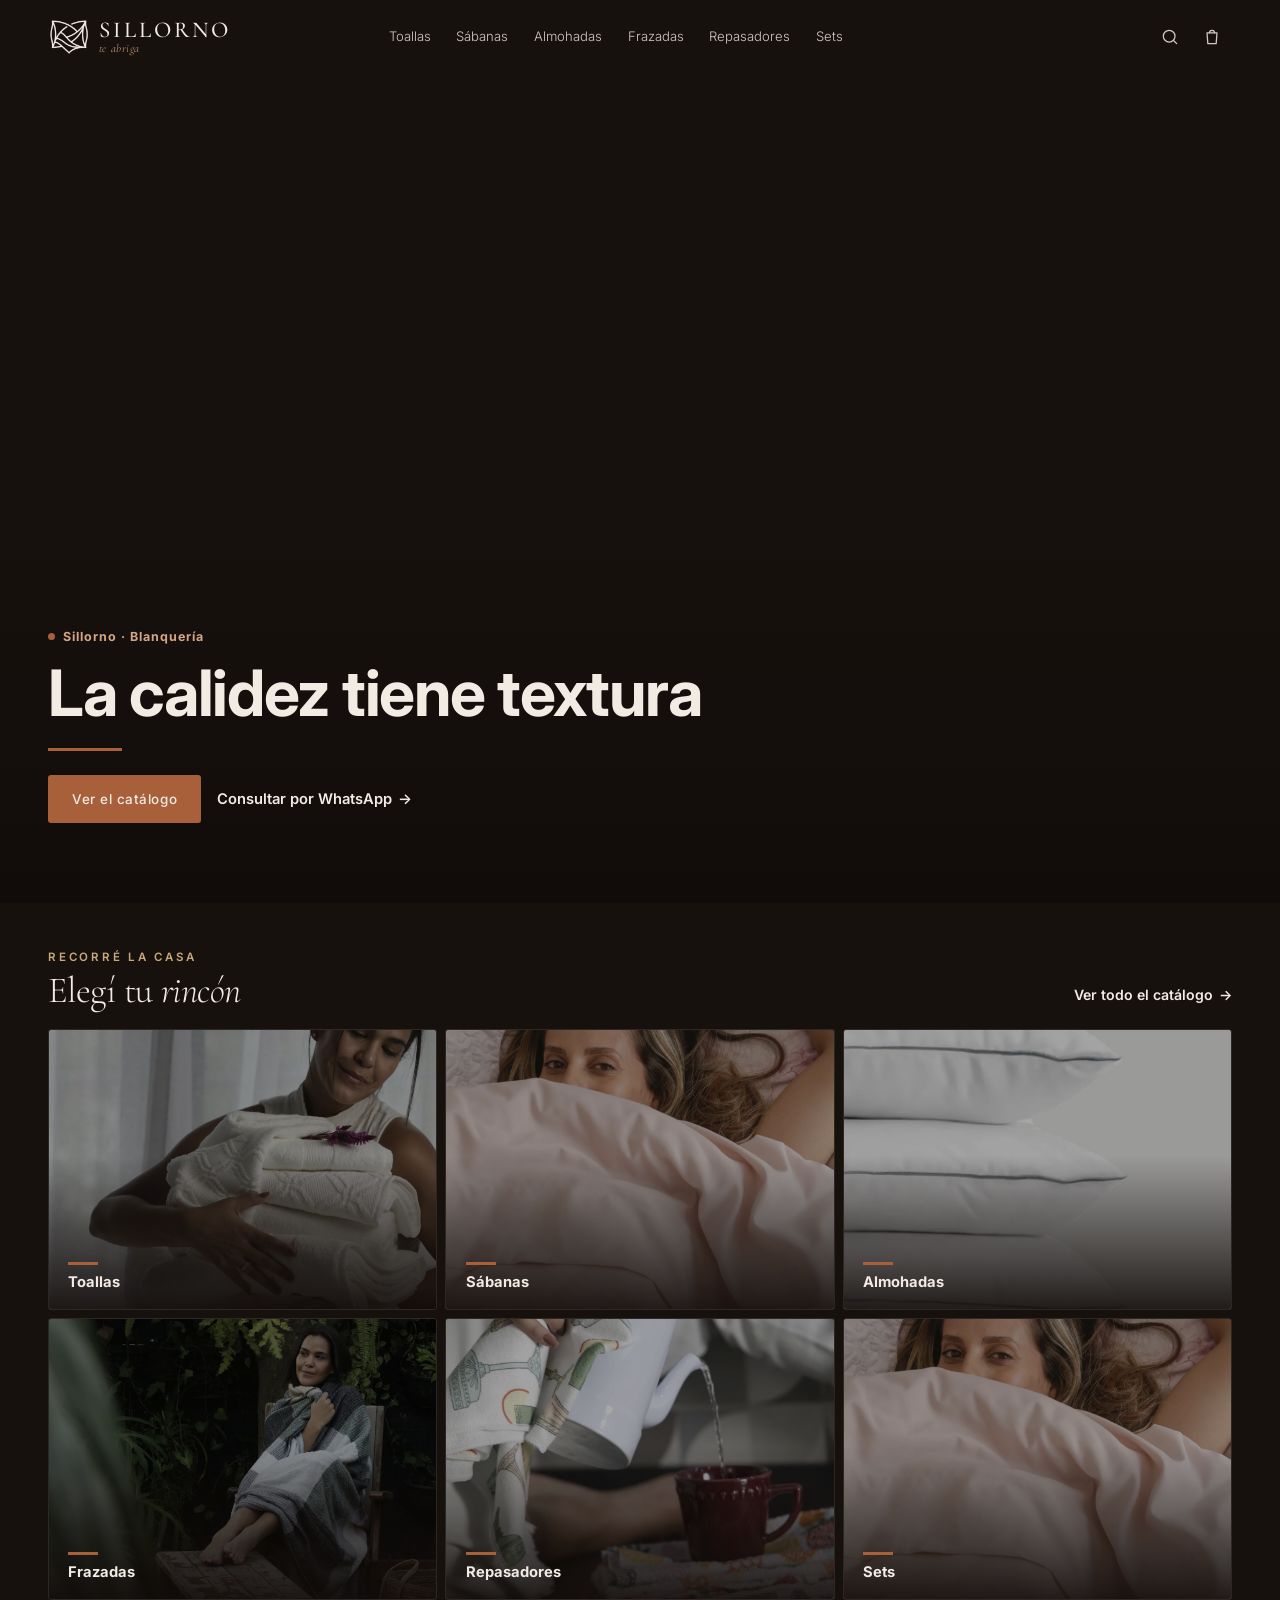
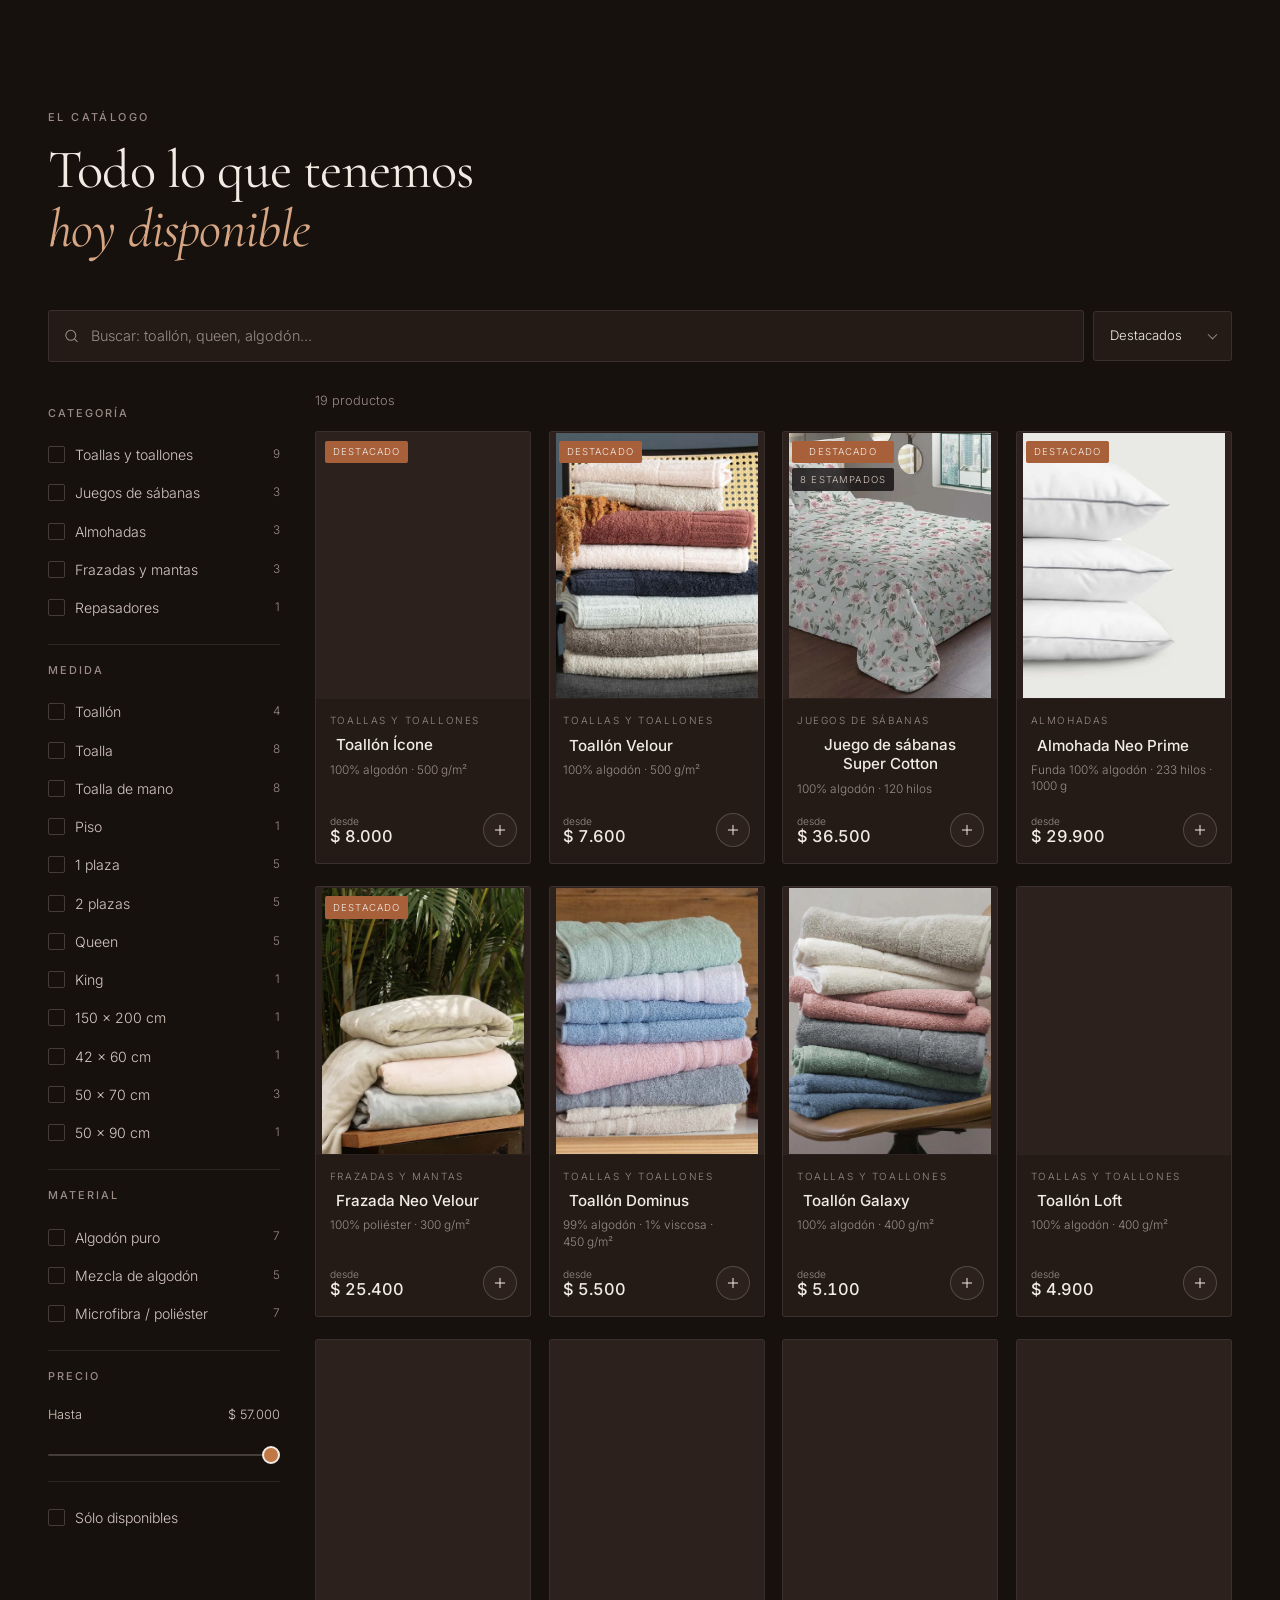
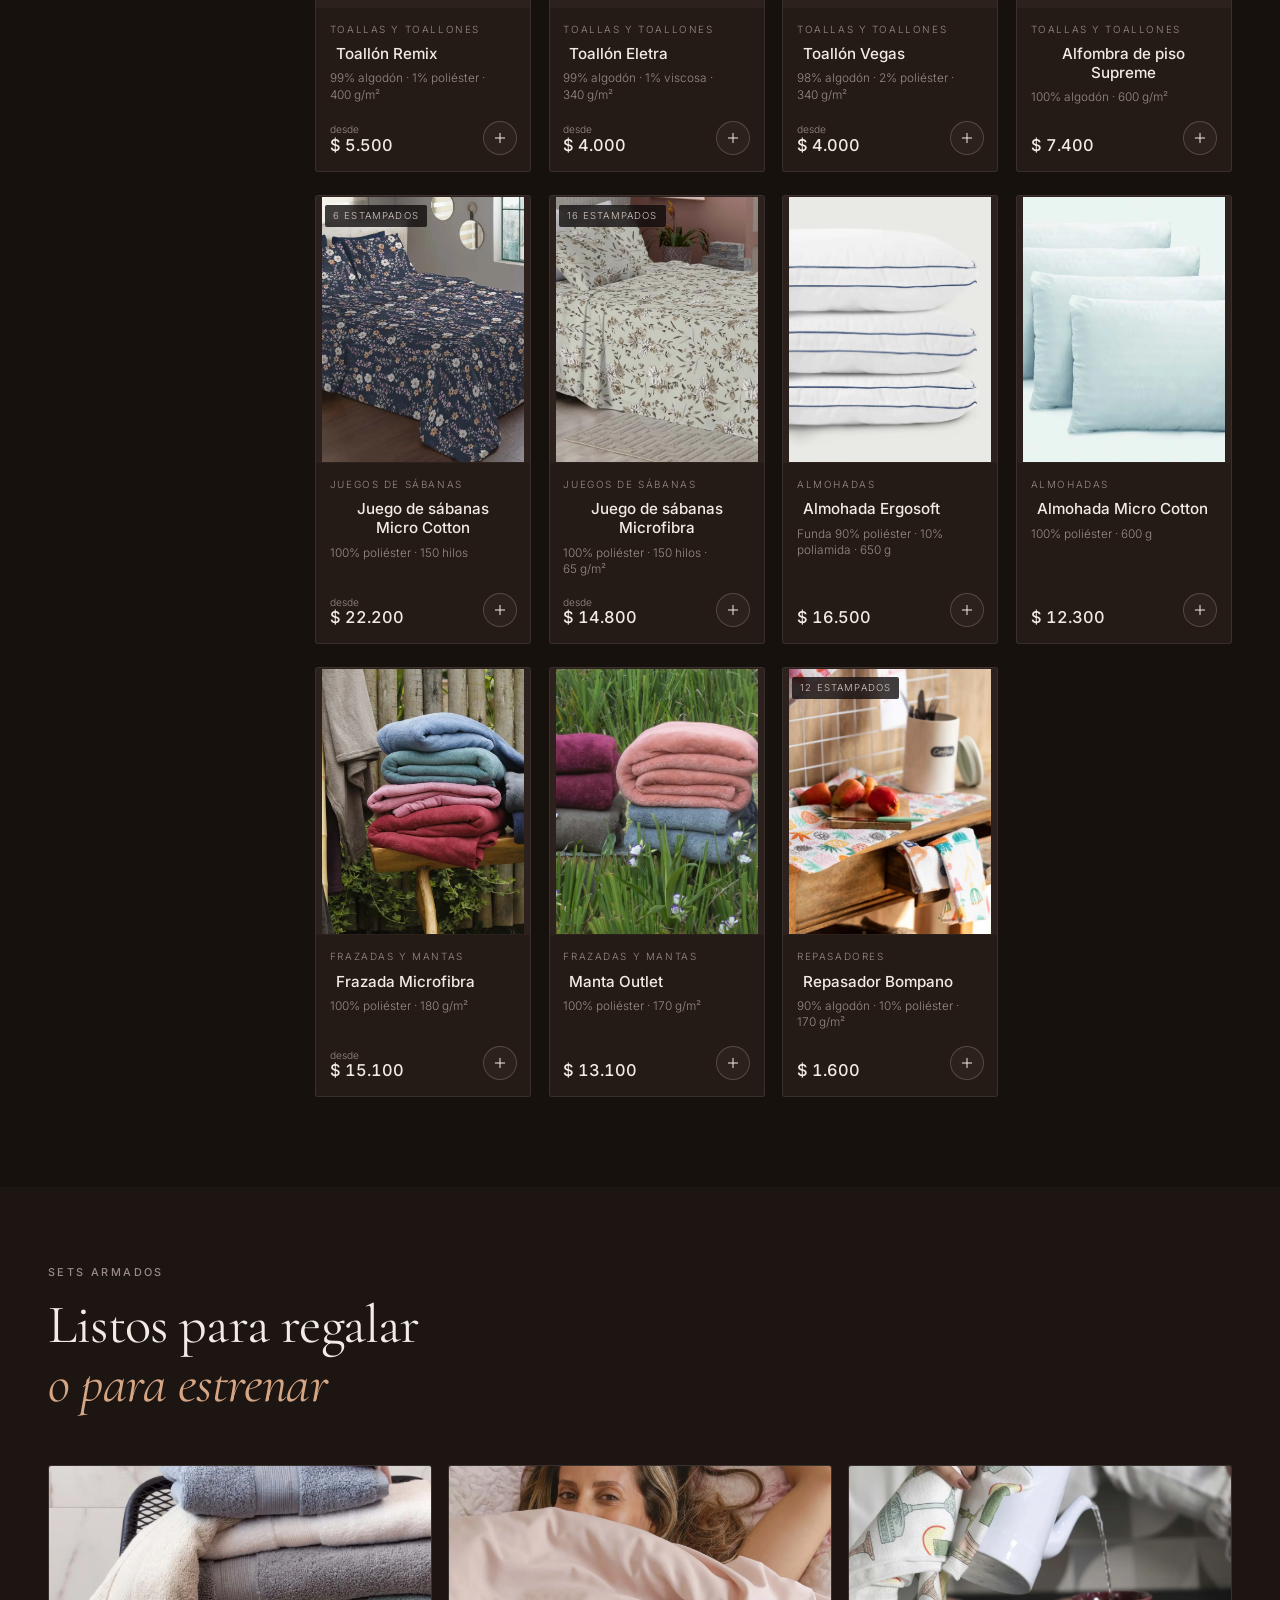
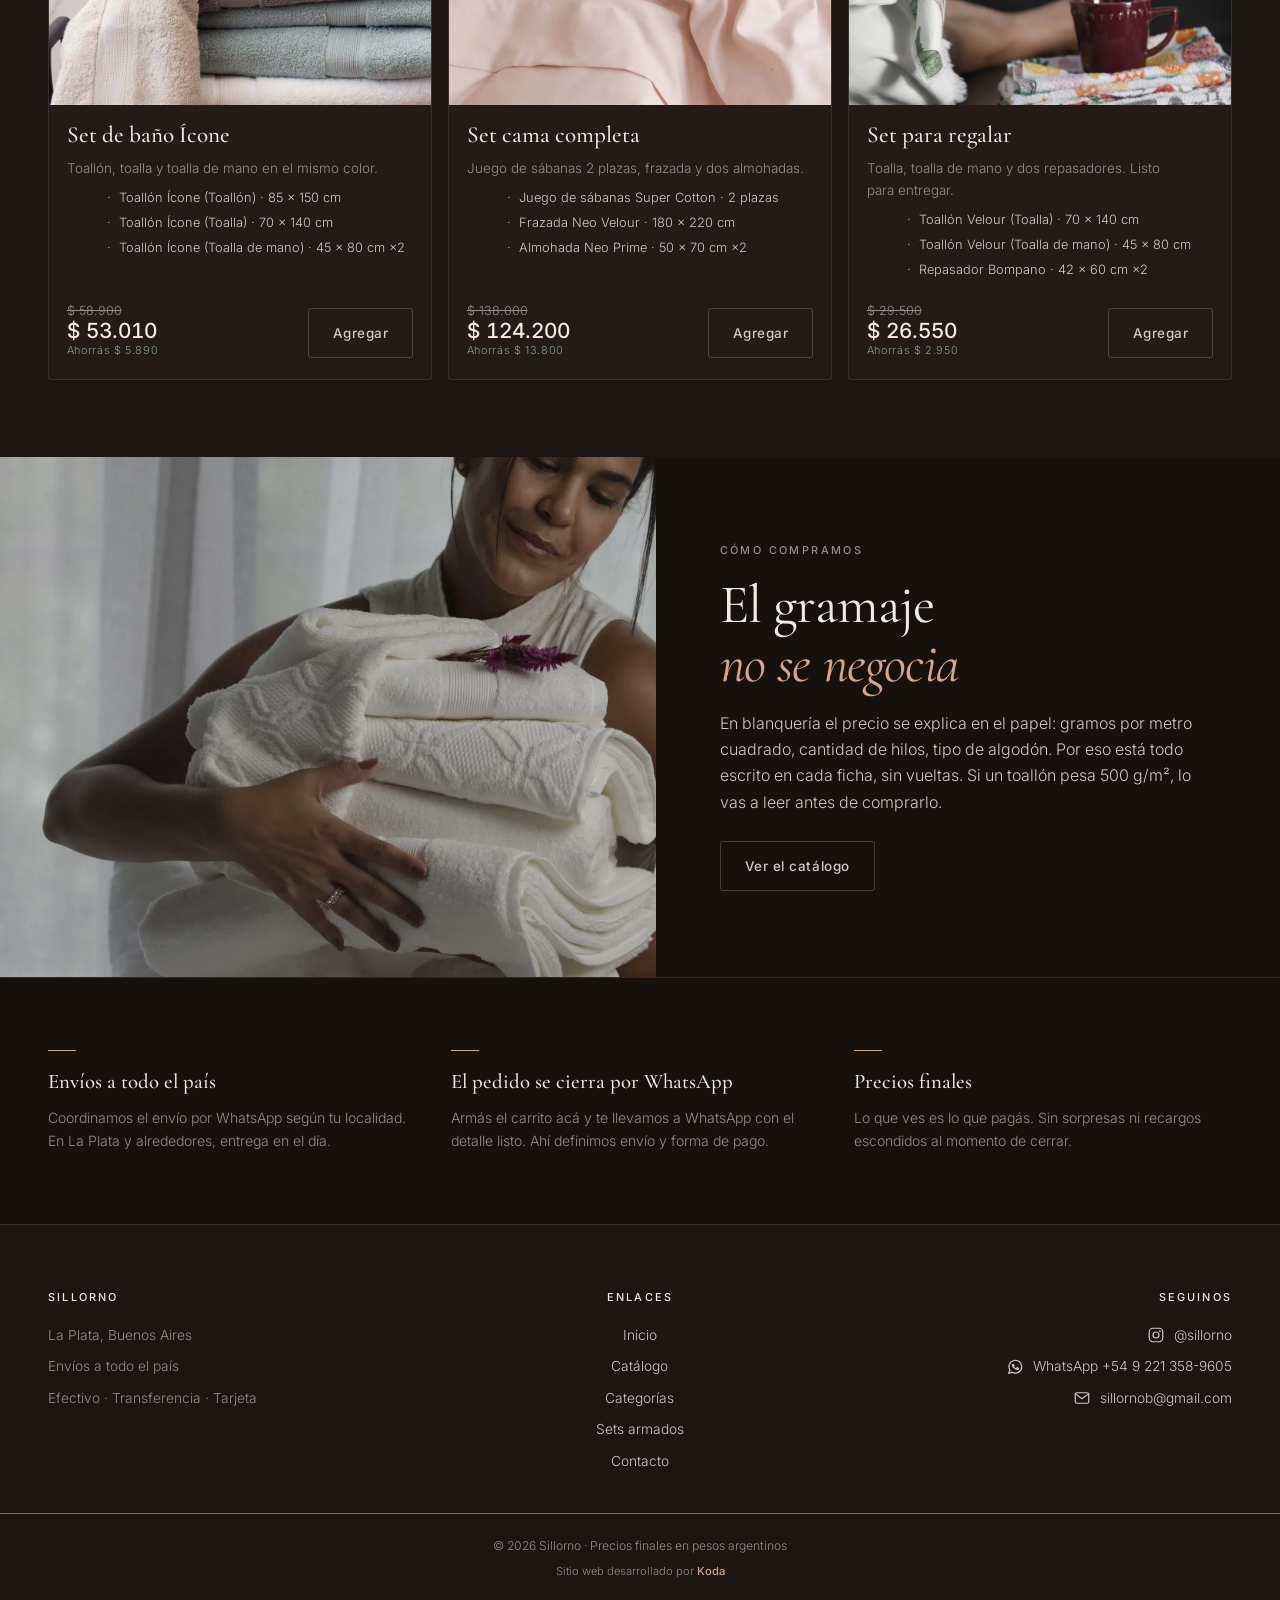
==== commit 5b152a9e: "Usa el logo de Sillorno como imagen de preview al compartir el link Cambia og:image de una foto de p" ====
--- a/index.html
+++ b/index.html
@@ -8,9 +8,12 @@
 <meta name="theme-color" content="#0D0A0B">
 
 <meta property="og:type" content="website">
+<meta property="og:url" content="https://sillorno-topaz.vercel.app/">
 <meta property="og:title" content="Sillorno — Blanquería premium">
 <meta property="og:description" content="Toallas, sábanas, almohadas y frazadas. Envíos a todo el país, pedido por WhatsApp.">
-<meta property="og:image" content="assets/img/hero-invierno.webp">
+<meta property="og:image" content="https://sillorno-topaz.vercel.app/assets/img/og-image.jpg">
+<meta property="og:image:width" content="1408">
+<meta property="og:image:height" content="768">
 <meta property="og:locale" content="es_AR">
 
 <link rel="icon" href="assets/favicon.svg" type="image/svg+xml">
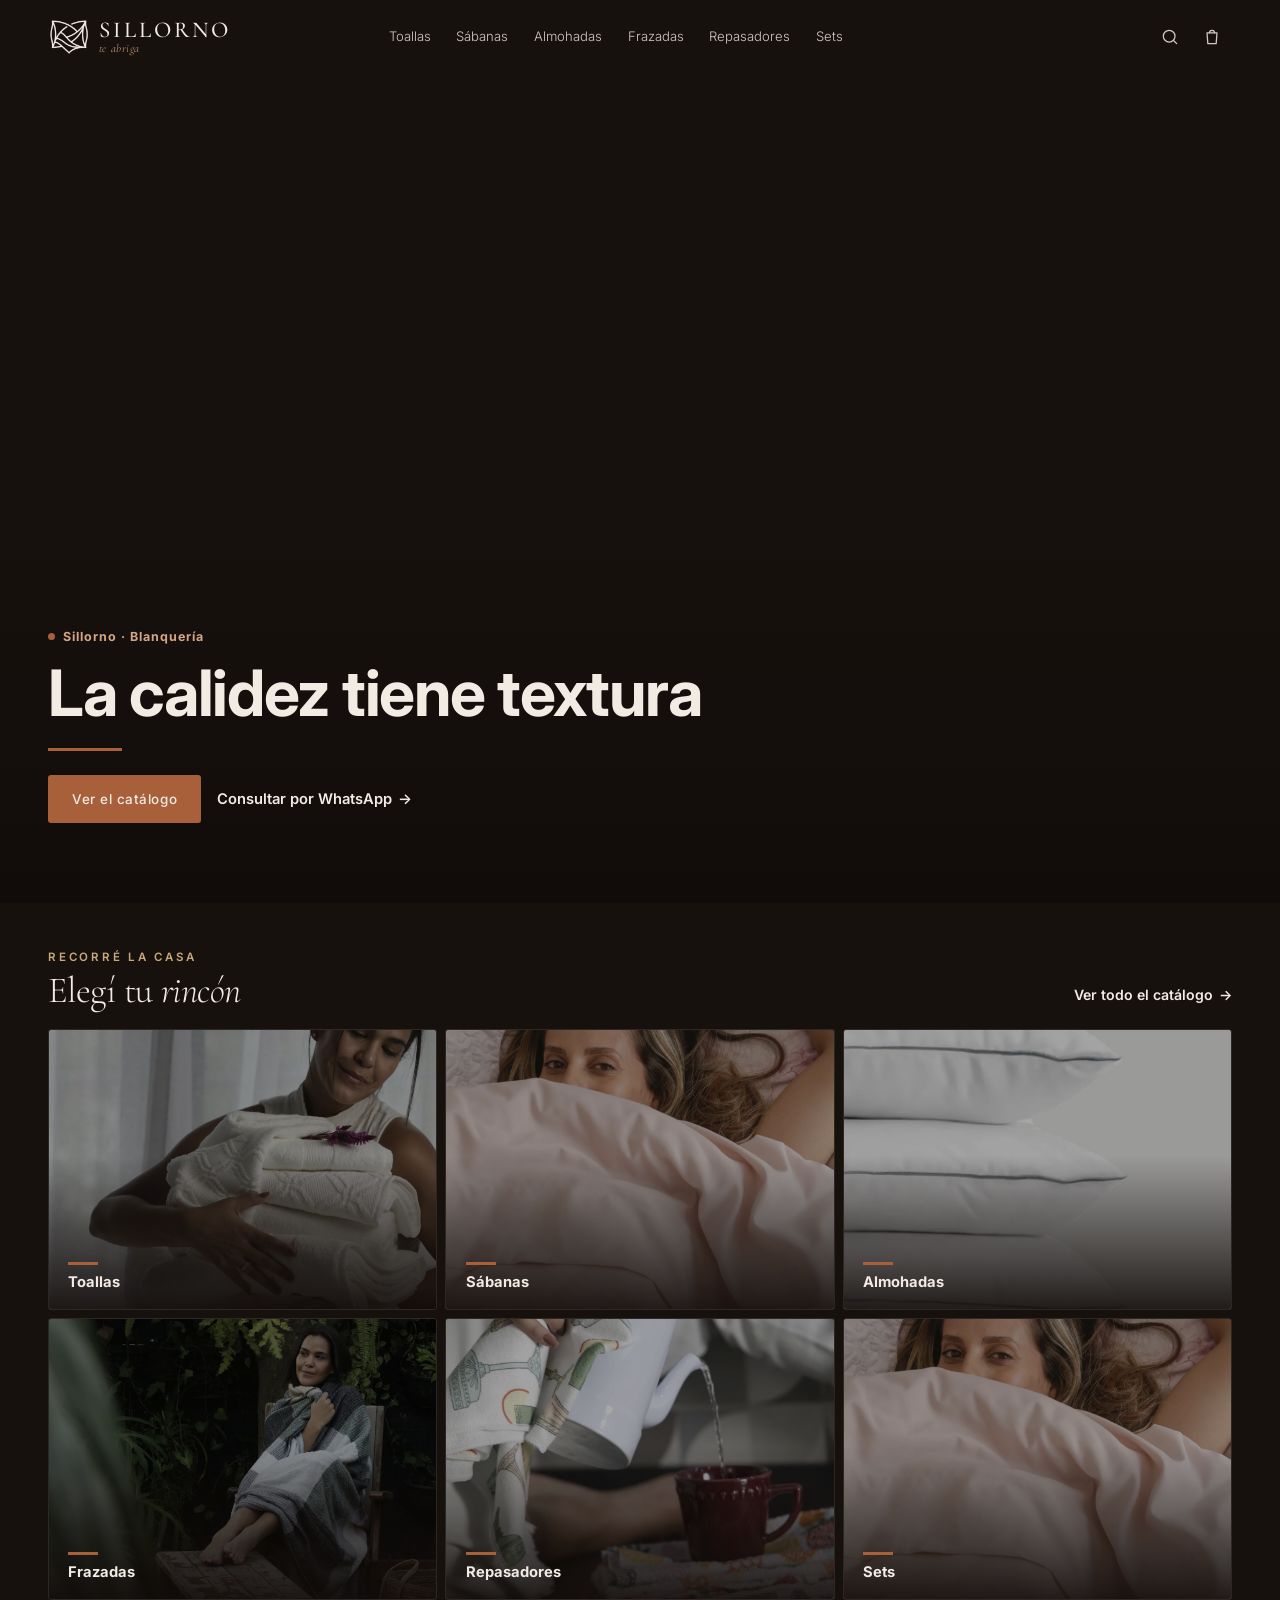
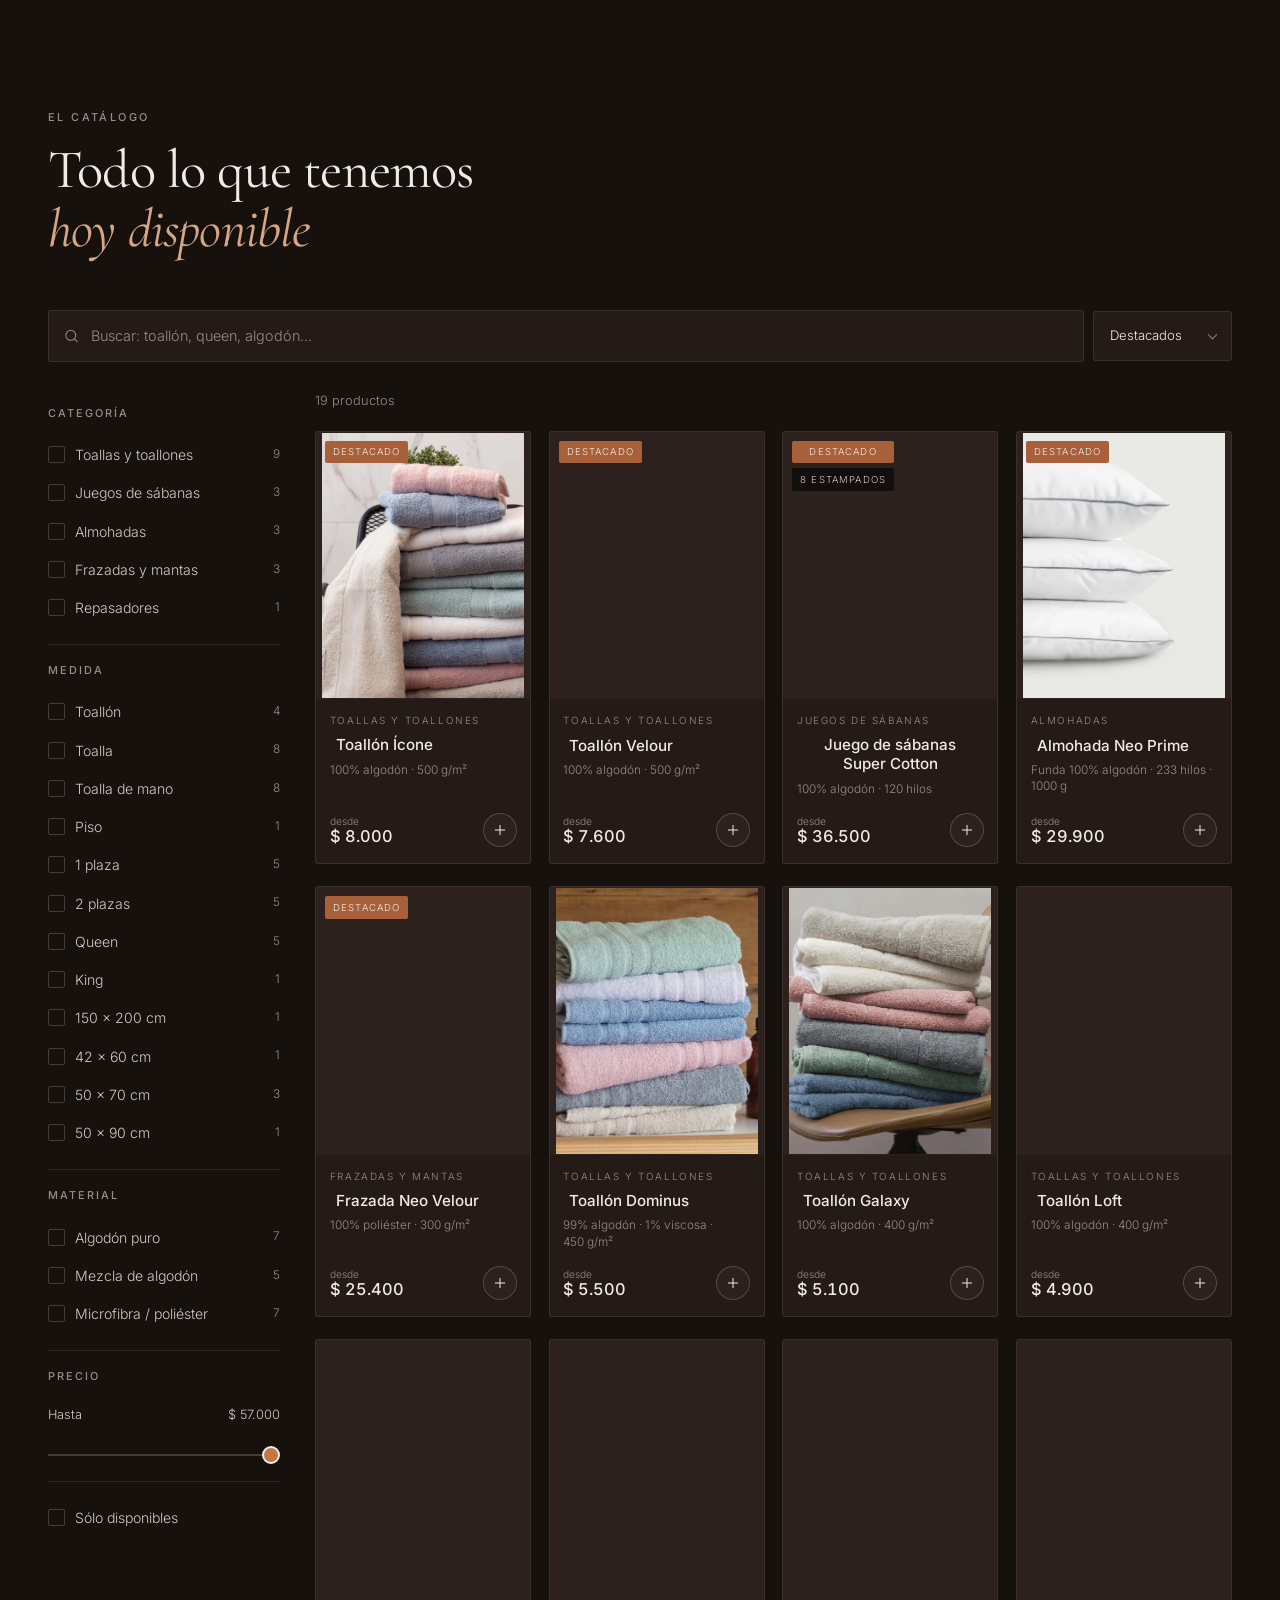
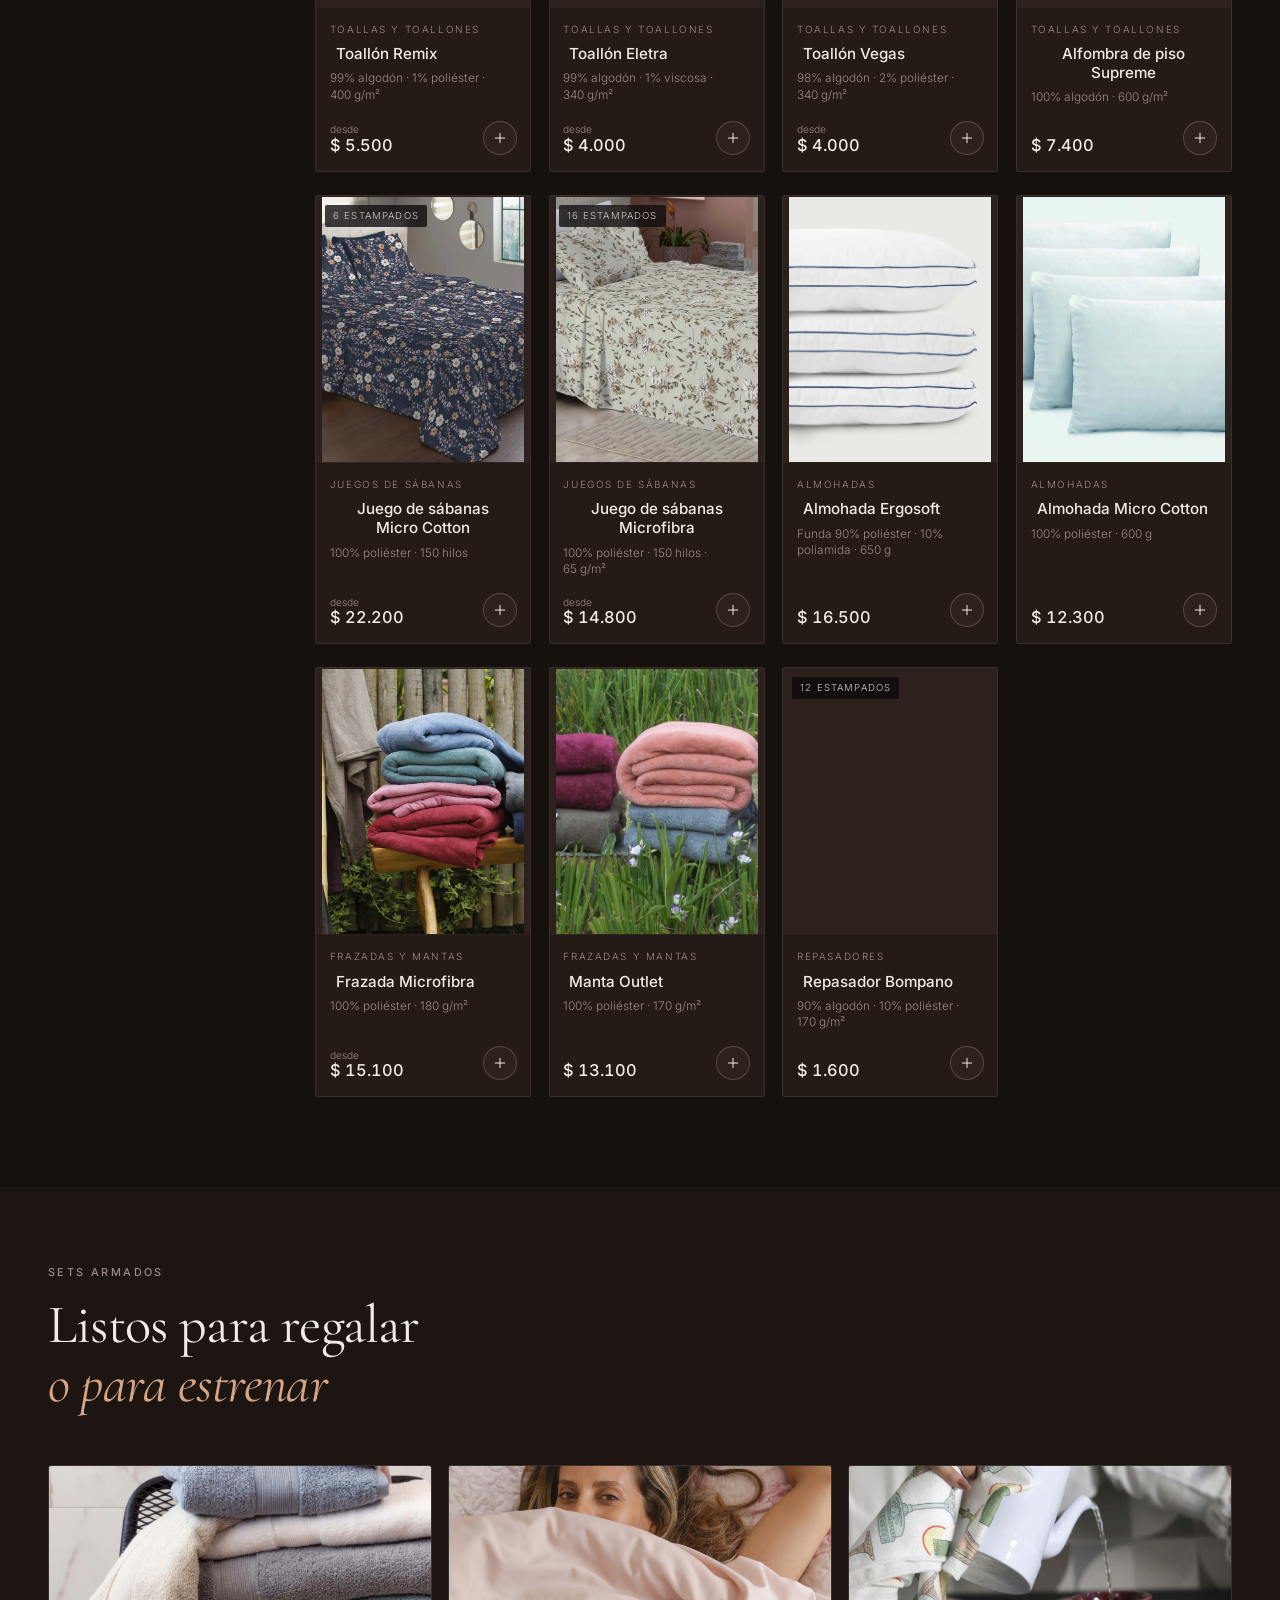
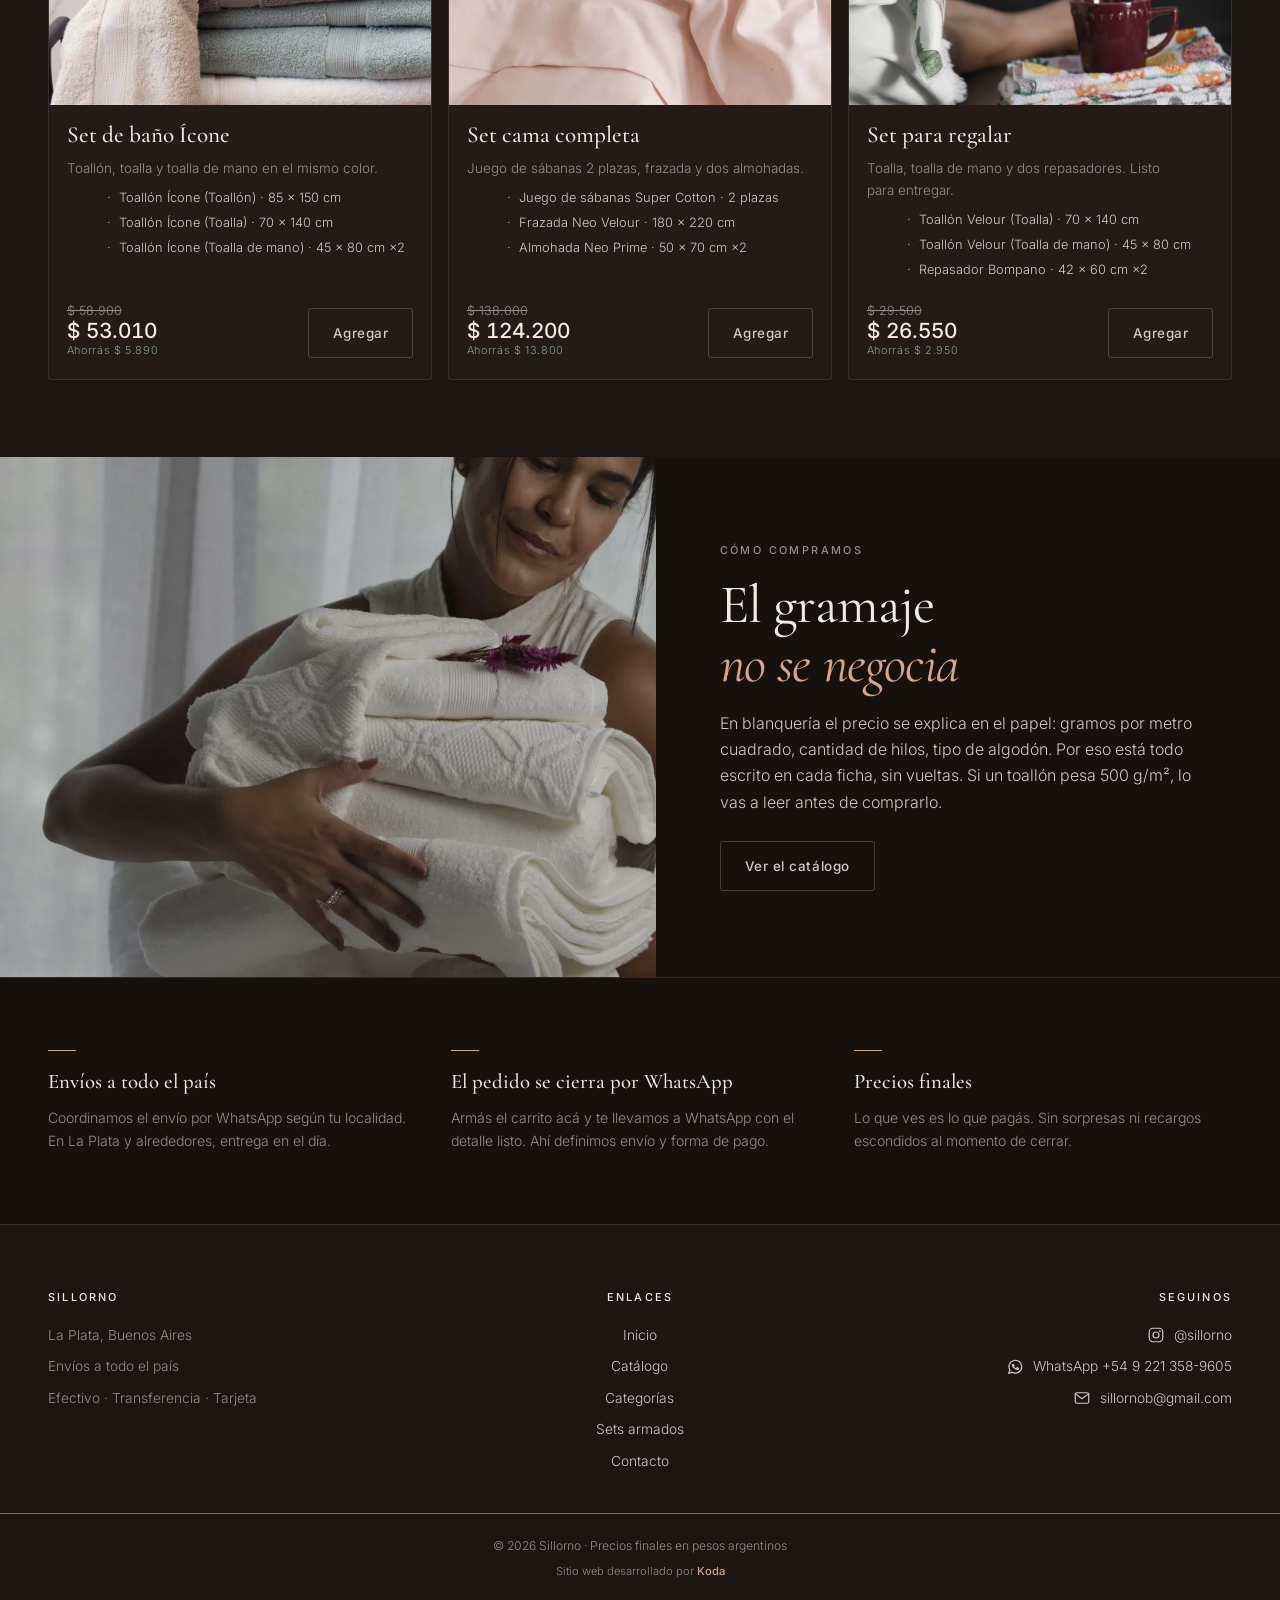
==== commit 43ae562c: "Ficha de producto: estampados junto a la foto y sin saltos - Estampados en una tira pegada abajo de " ====
--- a/index.html
+++ b/index.html
@@ -22,7 +22,7 @@
 <link rel="stylesheet" href="https://fonts.googleapis.com/css2?family=Cormorant+Garamond:ital,wght@0,300;0,400;0,500;0,600;1,300;1,400&family=Inter:wght@300;400;500;600;700;800&display=swap">
 <link rel="preload" as="image" href="assets/img/hero-mobile.webp?v=2" media="(max-width: 719px)" fetchpriority="high">
 <link rel="preload" as="image" href="assets/img/hero-desktop.webp?v=2" media="(min-width: 720px)" fetchpriority="high">
-<link rel="stylesheet" href="styles.css?v=20260826a">
+<link rel="stylesheet" href="styles.css?v=20261103a">
 </head>
 <body>
 
@@ -337,6 +337,6 @@
 <script defer src="lib/manifest.js?v=20260809f"></script>
 <script defer src="lib/supabase-config.js?v=20260809f"></script>
 <script defer src="lib/data.js?v=20260809f"></script>
-<script defer src="main.js?v=20260814a"></script>
+<script defer src="main.js?v=20261103b"></script>
 </body>
 </html>
--- a/styles.css
+++ b/styles.css
@@ -818,41 +818,82 @@
   text-transform: uppercase; color: var(--cream-3); margin-bottom: .6rem;
 }
 
-.opts { display: flex; flex-wrap: wrap; gap: .45rem; }
+/* Medidas en una fila, cada una con su precio. Antes eran cajas apiladas
+   a todo el ancho y empujaban los estampados muy abajo. --cols lo pone
+   main.js según cuántas medidas hay (4 medidas = 2 × 2 en el celular). */
+.opts {
+  display: grid; gap: .45rem;
+  grid-template-columns: repeat(var(--cols, 3), minmax(0, 1fr));
+}
 .opt {
-  padding: .6rem .85rem; border: 1px solid var(--line-2); border-radius: var(--radius);
-  font-size: .82rem; color: var(--cream-2); text-align: left; line-height: 1.3;
+  min-height: 3.2rem; padding: .55rem .45rem;
+  border: 1px solid var(--line-2); border-radius: var(--radius);
+  color: var(--cream-2); text-align: center; line-height: 1.25;
   transition: border-color .3s var(--ease-out), background .3s var(--ease-out), color .3s var(--ease-out);
 }
-.opt small { display: block; font-size: .68rem; color: var(--cream-3); margin-top: 2px; }
+.opt-med {
+  display: block; font-size: .84rem;
+  white-space: nowrap; overflow: hidden; text-overflow: ellipsis;
+}
+.opt small {
+  display: block; margin-top: 3px;
+  font-size: .7rem; color: var(--cream-3); font-variant-numeric: tabular-nums;
+}
 .opt:hover:not(:disabled) { border-color: var(--cream-3); color: var(--cream); }
 .opt.is-active { border-color: var(--wine-soft); background: rgba(168, 96, 58, .22); color: var(--cream); }
-.opt:disabled { opacity: .35; cursor: not-allowed; text-decoration: line-through; }
-
-/* Galería de estampados. En celu se desliza horizontal (una fila, con
-   snap); en desktop es una grilla fija — ahí sobra lugar y no hace falta
-   scrollear. */
-.pattern-scroll { position: relative; }
+.opt.is-active small { color: var(--cream-2); }
+.opt:disabled { opacity: .35; cursor: not-allowed; }
+.opt:disabled .opt-med { text-decoration: line-through; }
+
+/* Lo que trae la medida elegida (en sábanas: plana, ajustable y fundas) */
+.opt-detalle { margin-top: .6rem; font-size: .8rem; line-height: 1.45; color: var(--cream-2); }
+/* Una sola medida: no hay nada que elegir, va como texto */
+.opt-unica { font-size: .92rem; color: var(--cream); }
+.opt-unica span { color: var(--cream-3); }
+
+/* Cuando cambia el precio o el detalle, un movimiento corto que avisa */
+@keyframes pd-tick {
+  from { opacity: .3; transform: translateY(6px); }
+  to   { opacity: 1;  transform: none; }
+}
+.pd-tick { animation: pd-tick .34s var(--ease-out); }
+
+/* Estampados: tira de miniaturas pegada abajo de la foto, para ver juntos
+   lo que se toca y lo que cambia. En celu se desliza de costado de borde a
+   borde (con snap); en compu es una grilla debajo de la foto. */
+.pd-est { padding: 1rem var(--pad) .1rem; }
+.pd-est-head {
+  display: flex; align-items: baseline; justify-content: space-between; gap: .8rem;
+  margin-bottom: .55rem;
+}
+.pd-est h4 {
+  font-size: .68rem; font-weight: 500; letter-spacing: .18em;
+  text-transform: uppercase; color: var(--cream-3);
+}
+.pd-est h4 span { color: var(--cream); }
+.pd-est-n { font-size: .72rem; color: var(--cream-3); white-space: nowrap; }
+
+.pattern-scroll { position: relative; margin-inline: calc(-1 * var(--pad)); }
 .pattern-grid {
   display: flex; gap: .5rem; overflow-x: auto;
   scroll-snap-type: x proximity; scrollbar-width: none;
-  padding-right: 2.4rem;
+  /* 3px arriba y abajo: que no se corte el borde del elegido */
+  padding: 3px var(--pad);
+  scroll-padding-inline: var(--pad);
 }
 .pattern-grid::-webkit-scrollbar { display: none; }
 .pattern {
-  position: relative; flex: 0 0 84px; aspect-ratio: 4 / 3; border-radius: 2px; overflow: hidden;
+  position: relative; flex: 0 0 72px; aspect-ratio: 1; padding: 0;
+  border-radius: 3px; overflow: hidden;
   border: 1px solid var(--line); scroll-snap-align: start;
   transition: border-color .3s var(--ease-out);
 }
 .pattern img { width: 100%; height: 100%; object-fit: cover; }
-.pattern span {
-  position: absolute; inset: auto 0 0 0; padding: .25rem .3rem;
-  font-size: .58rem; text-align: center;
-  background: linear-gradient(180deg, transparent, rgba(13, 10, 11, .9));
-}
+.pattern:hover { border-color: var(--cream-3); }
 .pattern.is-active { border-color: var(--wine-soft); }
 .pattern.is-active::after {
-  content: ""; position: absolute; inset: 0; border: 2px solid var(--wine-soft);
+  content: ""; position: absolute; inset: 0;
+  border: 2px solid var(--wine-soft); border-radius: 3px;
 }
 
 /* Flechita que avisa "hay más estampados": se esconde sola al llegar al
@@ -1072,6 +1113,7 @@
 /* Sólo se frenan los efectos intrusivos, no las microinteracciones */
 @media (prefers-reduced-motion: reduce) {
   .hero-meta .dot { animation: none; }
+  .pd-tick { animation: none; }
 }
 
 /* ======================================================  16. RESPONSIVE  */
@@ -1089,9 +1131,10 @@
   /* El footer define sus columnas en su propia sección (busca .footer-inner
      más arriba). Antes había acá un 1.4fr para la columna de la marca, del
      pie viejo, y le ganaba por venir después. */
+  .pattern-scroll { margin-inline: 0; }
   .pattern-grid {
     display: grid; grid-template-columns: repeat(6, 1fr);
-    overflow-x: visible; padding-right: 0;
+    overflow-x: visible; padding: 3px 0;
   }
   .pattern { flex: initial; }
   .pattern-hint { display: none; }
@@ -1108,8 +1151,17 @@
        celular, donde tiene que cubrir la pantalla entera. */
     height: auto; max-height: 88svh;
   }
-  .pd { display: grid; grid-template-columns: 1fr 1fr; }
-  .pd-media { aspect-ratio: auto; height: 100%; max-height: none; min-height: 480px; }
+  /* Foto arriba a la izquierda, estampados debajo de la foto, y el texto
+     en la columna derecha de punta a punta. */
+  .pd {
+    display: grid; grid-template-columns: 1fr 1fr;
+    grid-template-rows: 1fr auto;
+    grid-template-areas: "media body" "est body";
+  }
+  .pd-media { grid-area: media; aspect-ratio: auto; height: 100%; max-height: none; min-height: 480px; }
+  .pd-est { grid-area: est; padding: 1rem 1.1rem 1.2rem; }
+  .pd-body { grid-area: body; }
+  .opts { grid-template-columns: repeat(var(--cols-lg, 3), minmax(0, 1fr)); }
   .pd-body { padding: 1.8rem 1.9rem 2rem; }
   .pd-actions { background: var(--bg-2); }
 
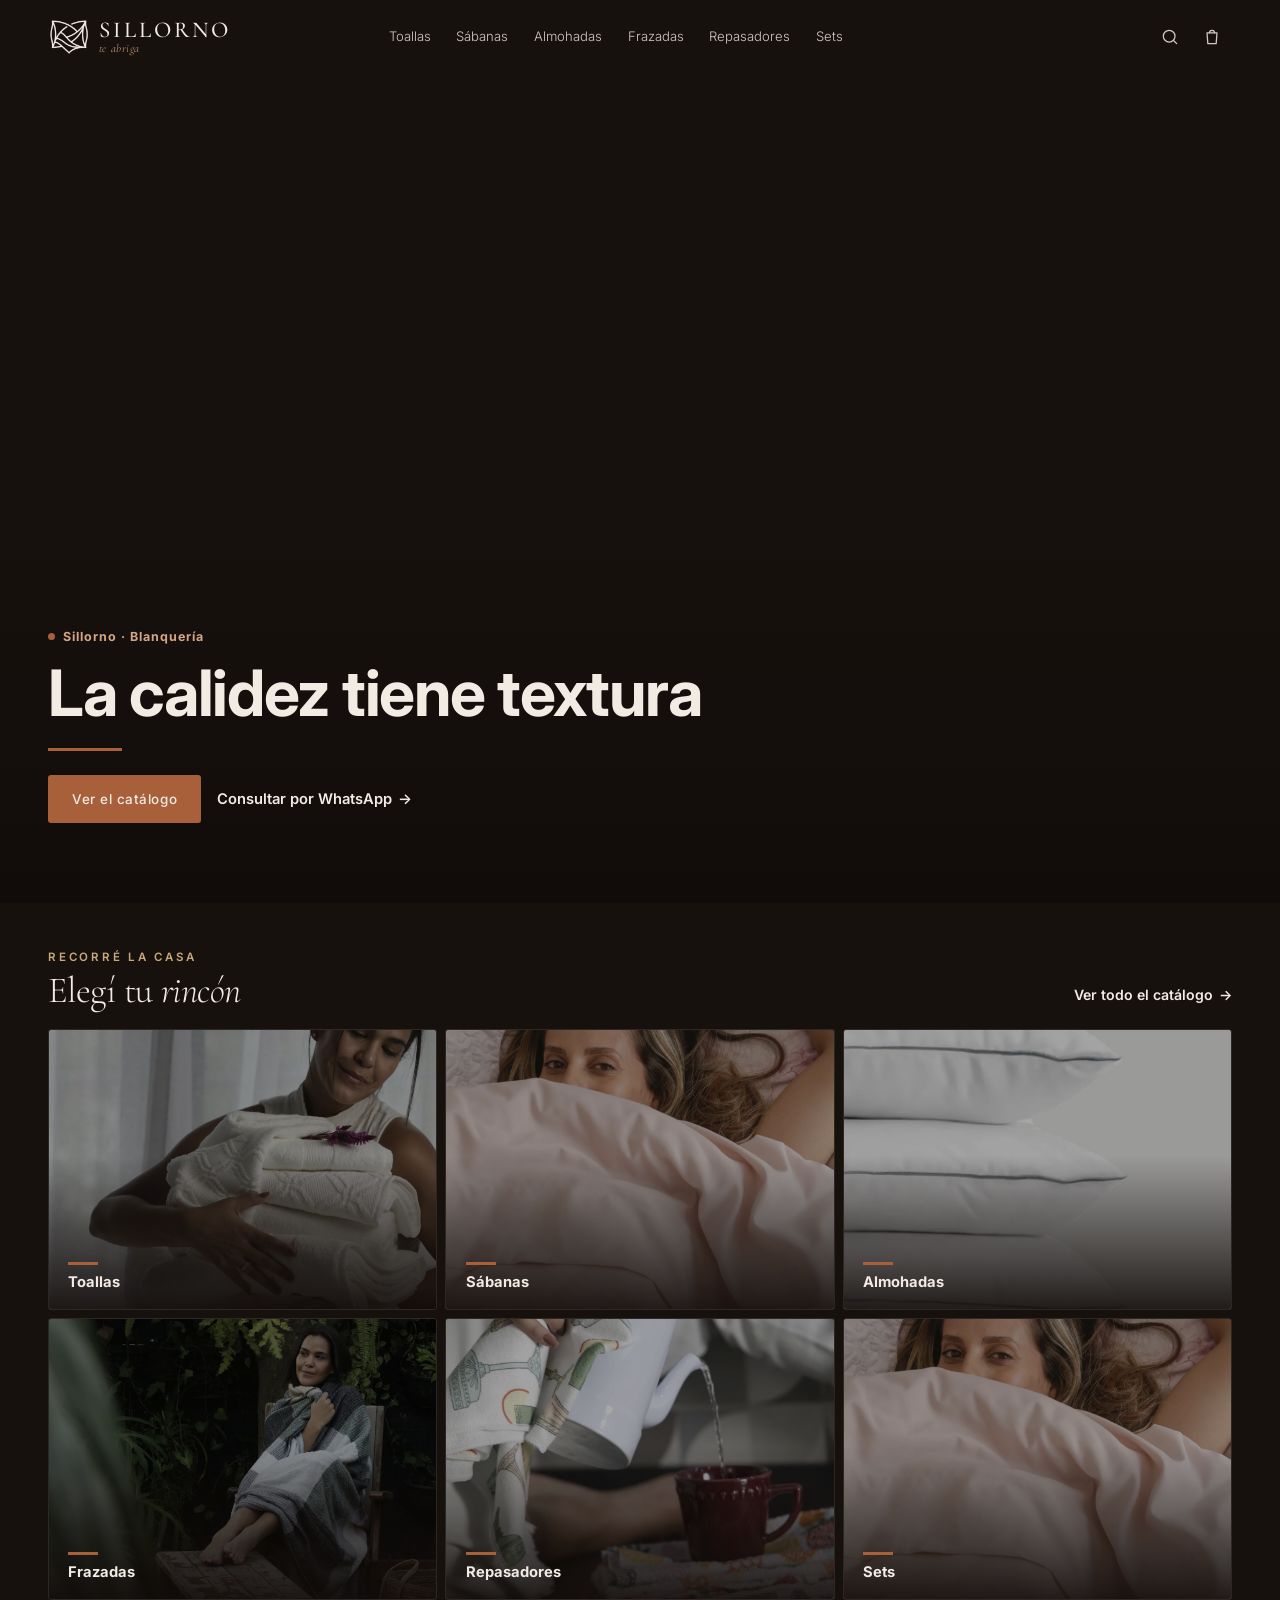
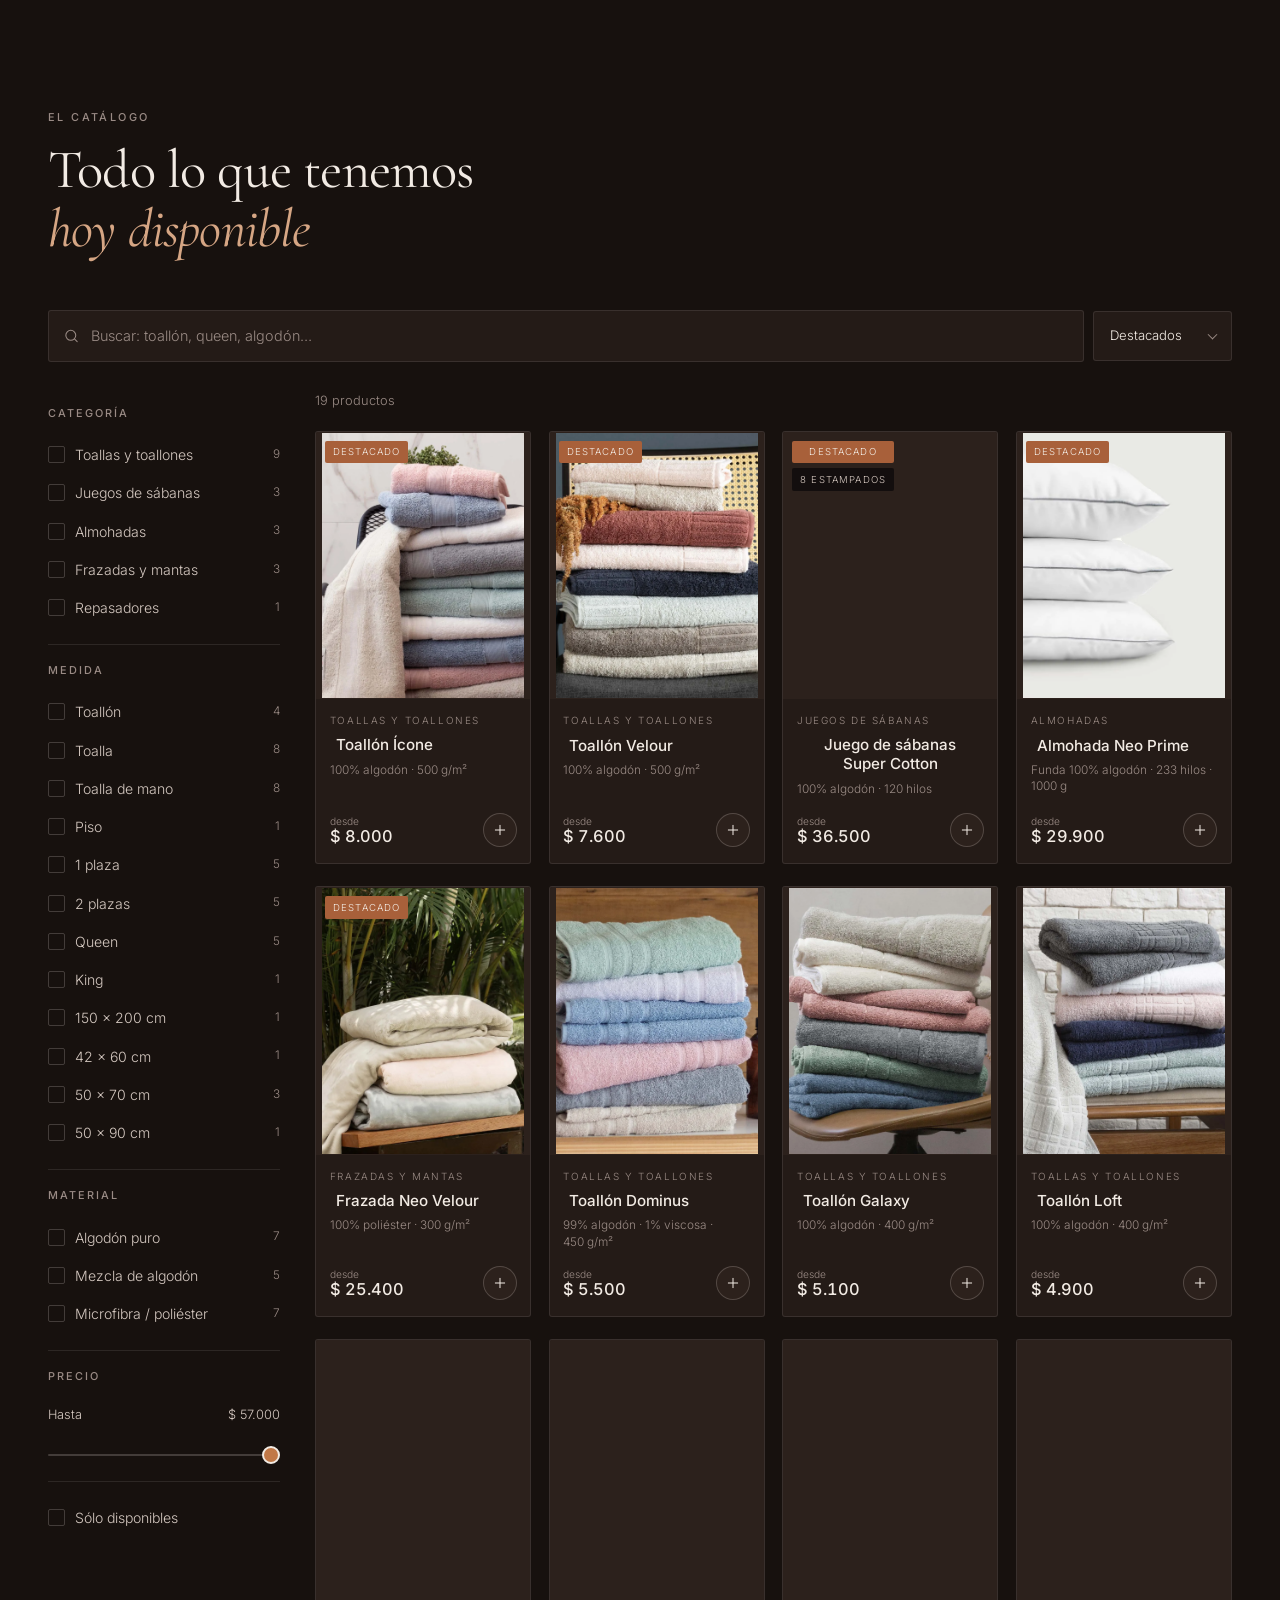
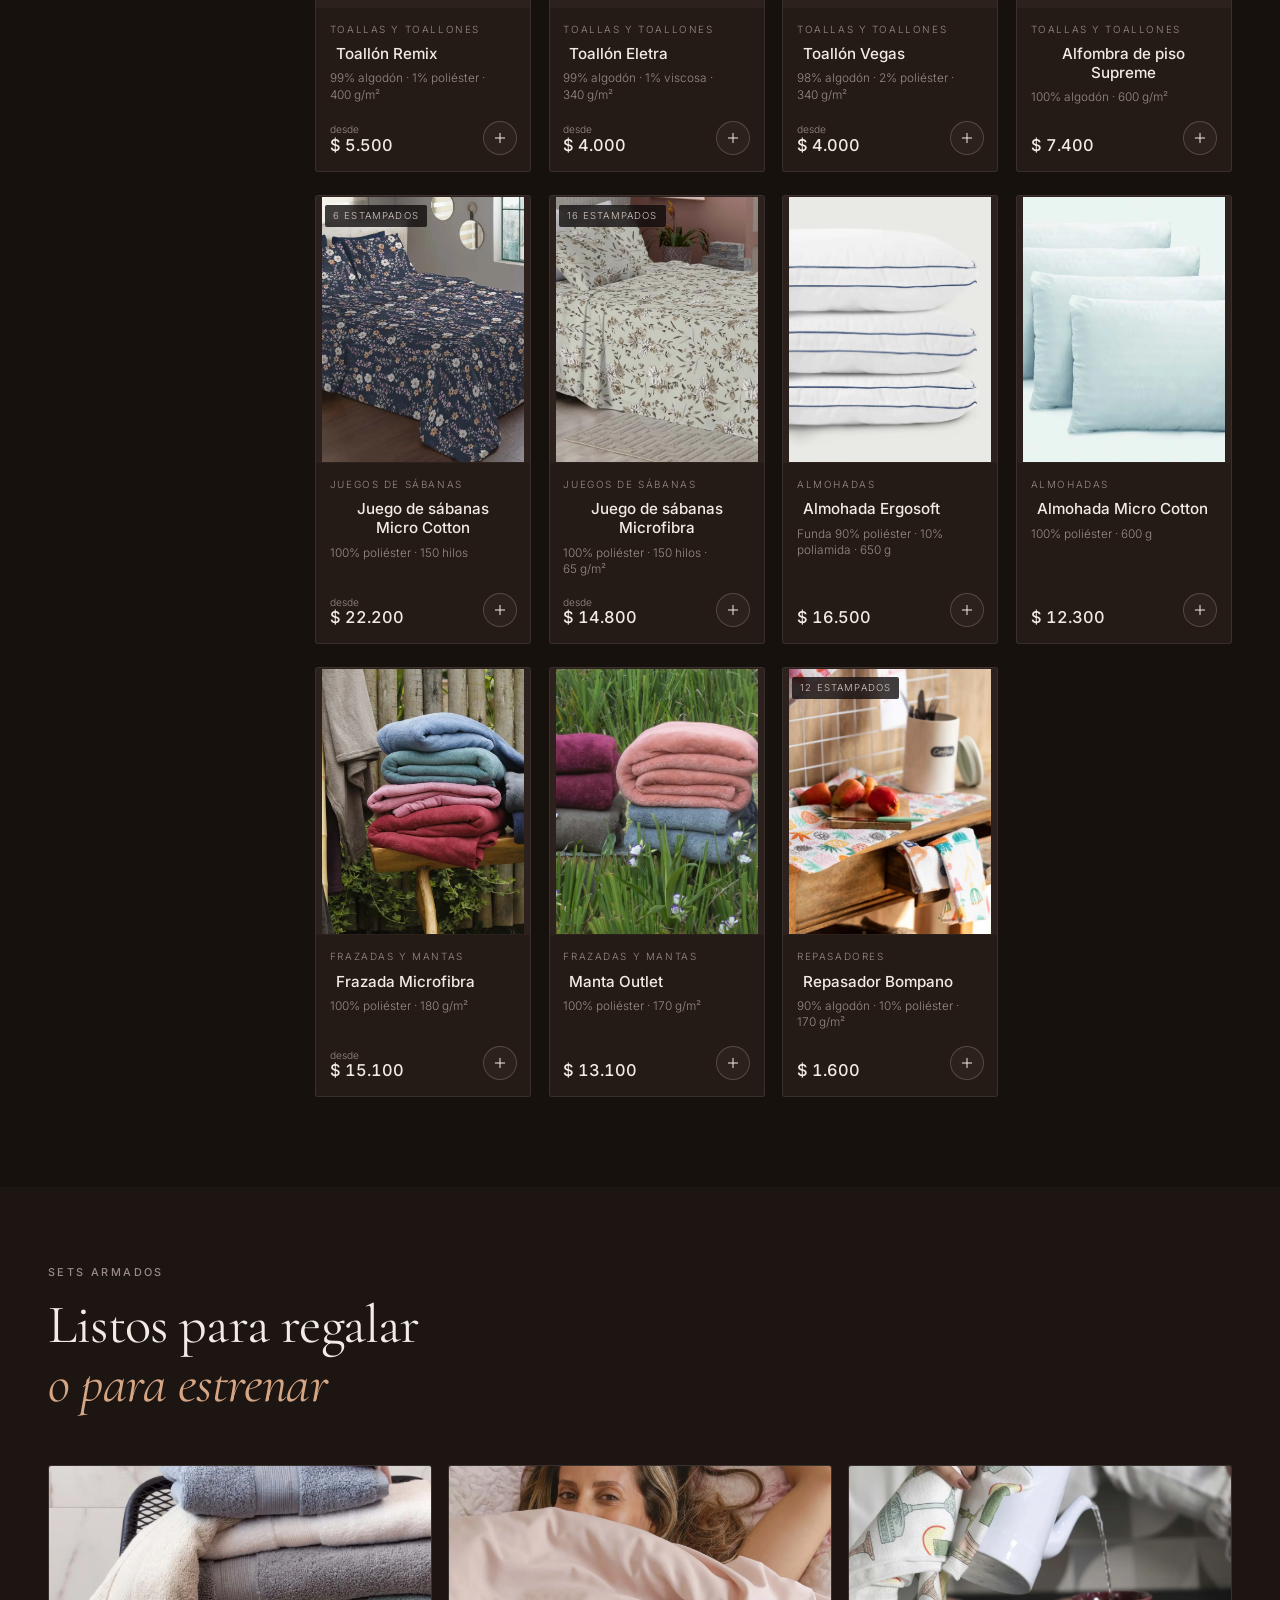
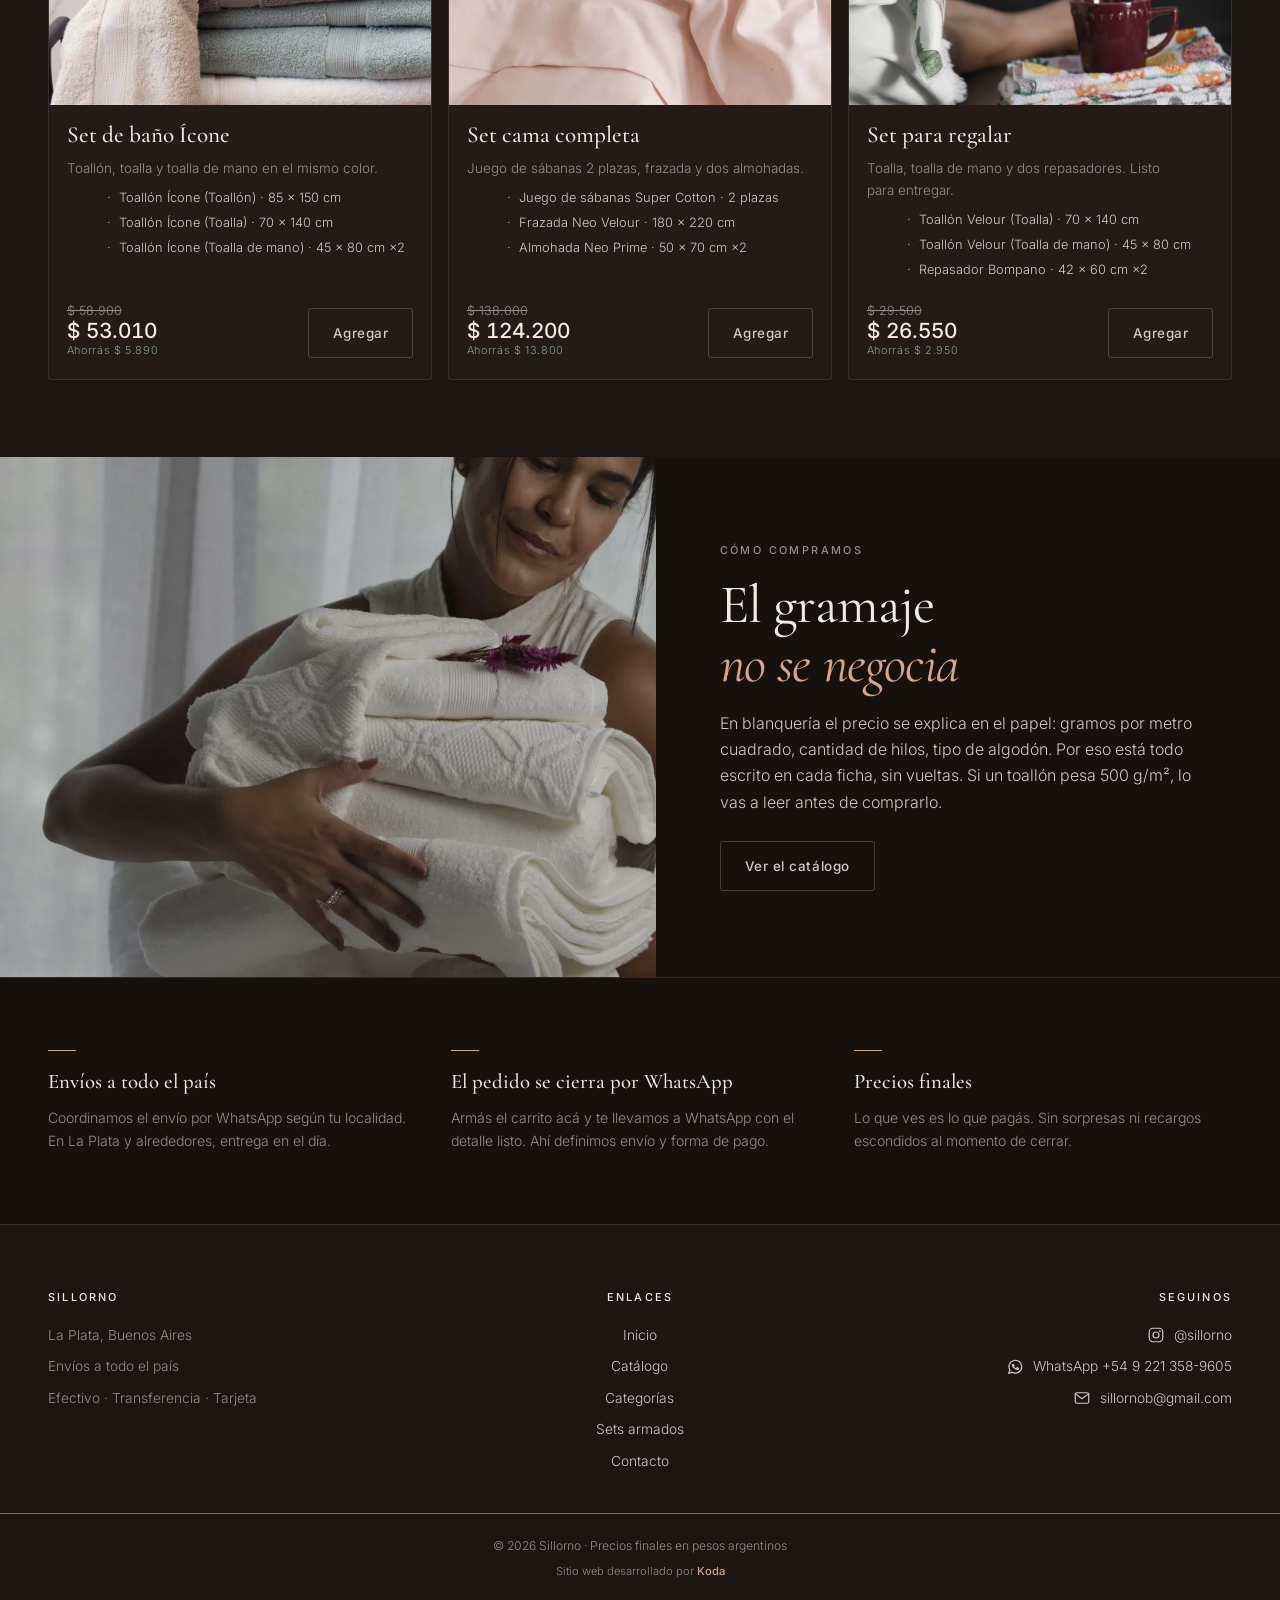
==== commit 42111a68: "Ficha de producto: abre al instante y las fotos no se pisan - La ficha se dibuja al toque al abrir u" ====
--- a/index.html
+++ b/index.html
@@ -22,7 +22,7 @@
 <link rel="stylesheet" href="https://fonts.googleapis.com/css2?family=Cormorant+Garamond:ital,wght@0,300;0,400;0,500;0,600;1,300;1,400&family=Inter:wght@300;400;500;600;700;800&display=swap">
 <link rel="preload" as="image" href="assets/img/hero-mobile.webp?v=2" media="(max-width: 719px)" fetchpriority="high">
 <link rel="preload" as="image" href="assets/img/hero-desktop.webp?v=2" media="(min-width: 720px)" fetchpriority="high">
-<link rel="stylesheet" href="styles.css?v=20261103a">
+<link rel="stylesheet" href="styles.css?v=20261103b">
 </head>
 <body>
 
@@ -337,6 +337,6 @@
 <script defer src="lib/manifest.js?v=20260809f"></script>
 <script defer src="lib/supabase-config.js?v=20260809f"></script>
 <script defer src="lib/data.js?v=20260809f"></script>
-<script defer src="main.js?v=20261103b"></script>
+<script defer src="main.js?v=20261103c"></script>
 </body>
 </html>
--- a/styles.css
+++ b/styles.css
@@ -751,8 +751,26 @@
 .pd-media {
   position: relative; width: 100%; aspect-ratio: 4 / 5; max-height: 46dvh;
   background: var(--bg-4); touch-action: pan-y;
-}
-.pd-media img { width: 100%; height: 100%; object-fit: cover; transition: opacity .28s var(--ease-out); }
+  overflow: hidden;   /* la foto provisoria va agrandada apenas: que no se salga */
+}
+.pd-media img {
+  width: 100%; height: 100%; object-fit: cover;
+  transition: opacity .28s var(--ease-out), filter .45s var(--ease-out), transform .6s var(--ease-out);
+}
+/* Mientras baja la foto grande se ve la miniatura de la misma foto,
+   desenfocada; al llegar la grande se enfoca y se acomoda (ver main.js). */
+.pd-media img.is-borroso { filter: blur(14px); transform: scale(1.06); }
+/* Sin nada para mostrar todavía: un brillo suave que avisa que está cargando */
+.pd-media.is-cargando::before {
+  content: ""; position: absolute; inset: 0;
+  background: linear-gradient(100deg, transparent 30%, rgba(242, 235, 228, .07) 50%, transparent 70%);
+  background-size: 250% 100%;
+  animation: pd-cargando 1.2s linear infinite;
+}
+@keyframes pd-cargando {
+  from { background-position: 100% 0; }
+  to   { background-position: -150% 0; }
+}
 
 /* Frazadas y mantas: las tres fotos ya son 4/5 exacto. El problema era el
    marco, que en pantallas bajas se achica con max-height y deja de ser 4/5
@@ -1114,6 +1132,8 @@
 @media (prefers-reduced-motion: reduce) {
   .hero-meta .dot { animation: none; }
   .pd-tick { animation: none; }
+  .pd-media.is-cargando::before { animation: none; }
+  .pd-media img.is-borroso { transform: none; }
 }
 
 /* ======================================================  16. RESPONSIVE  */
